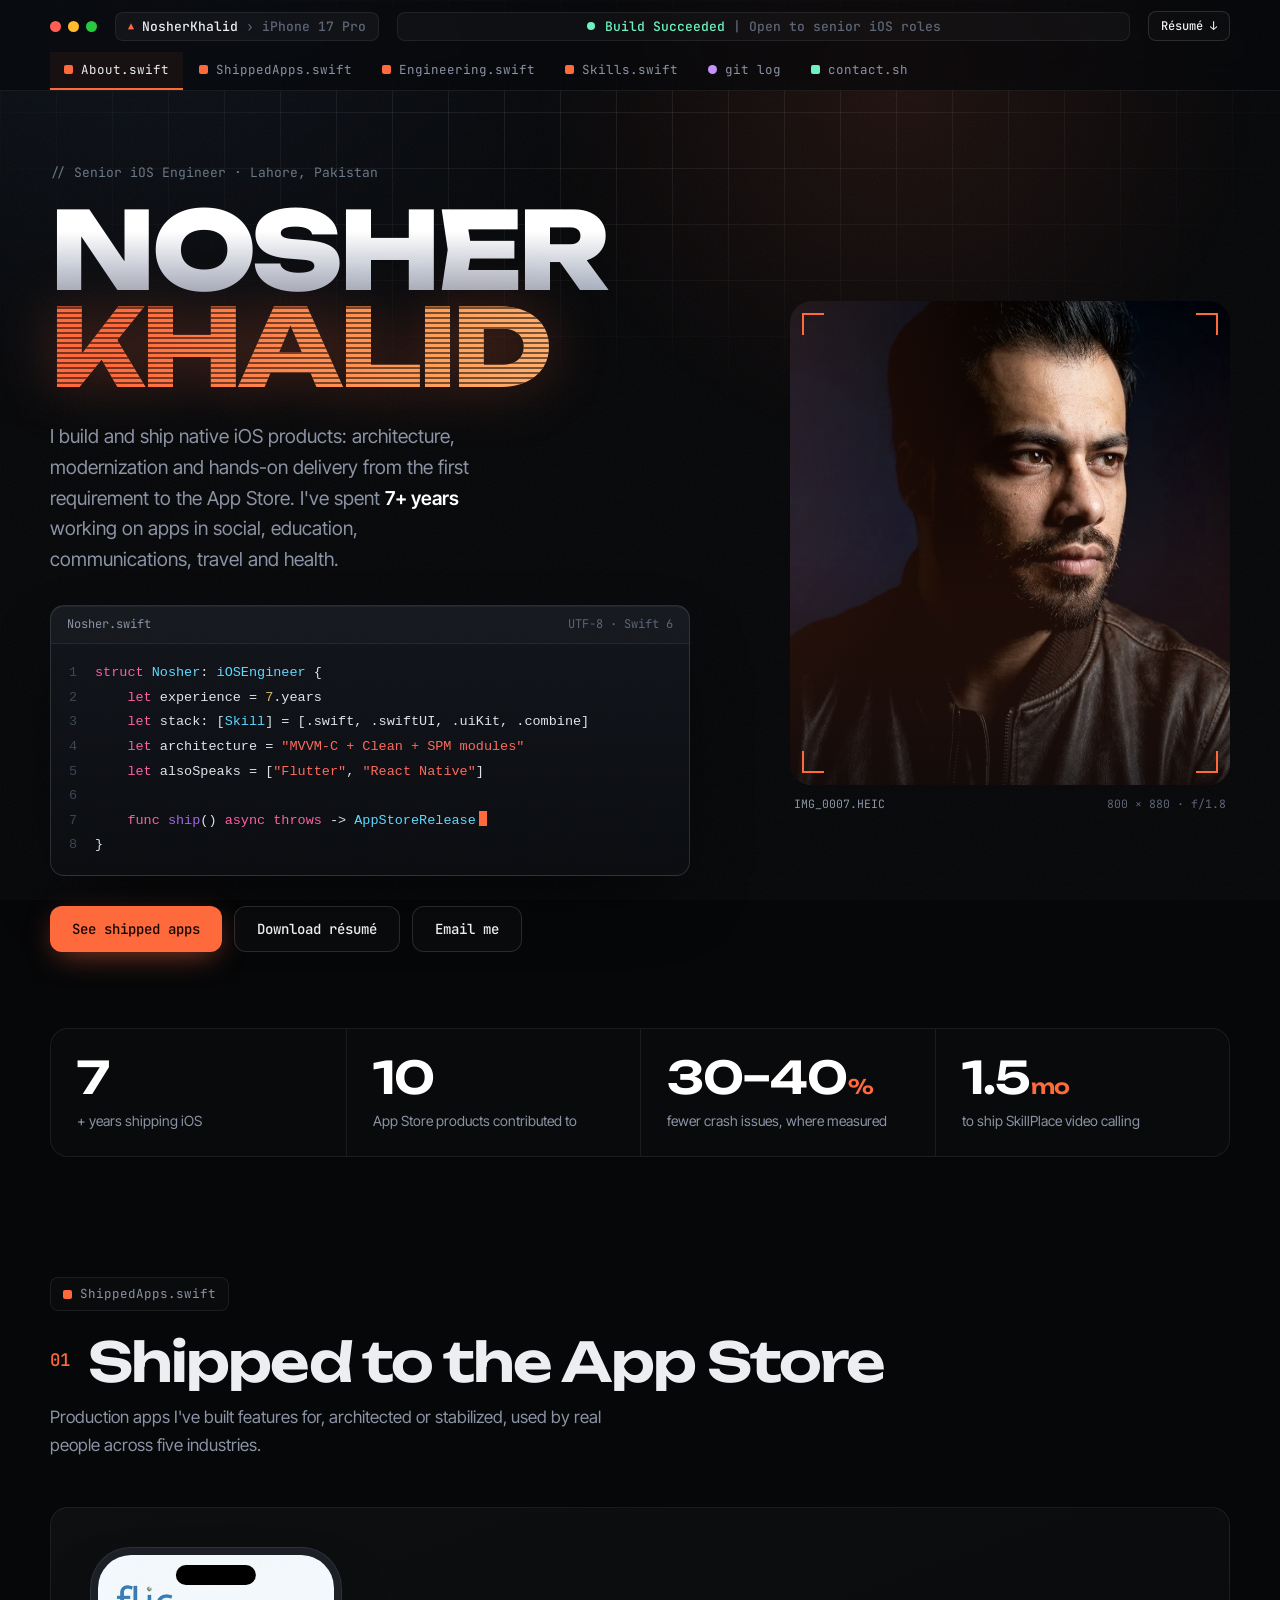
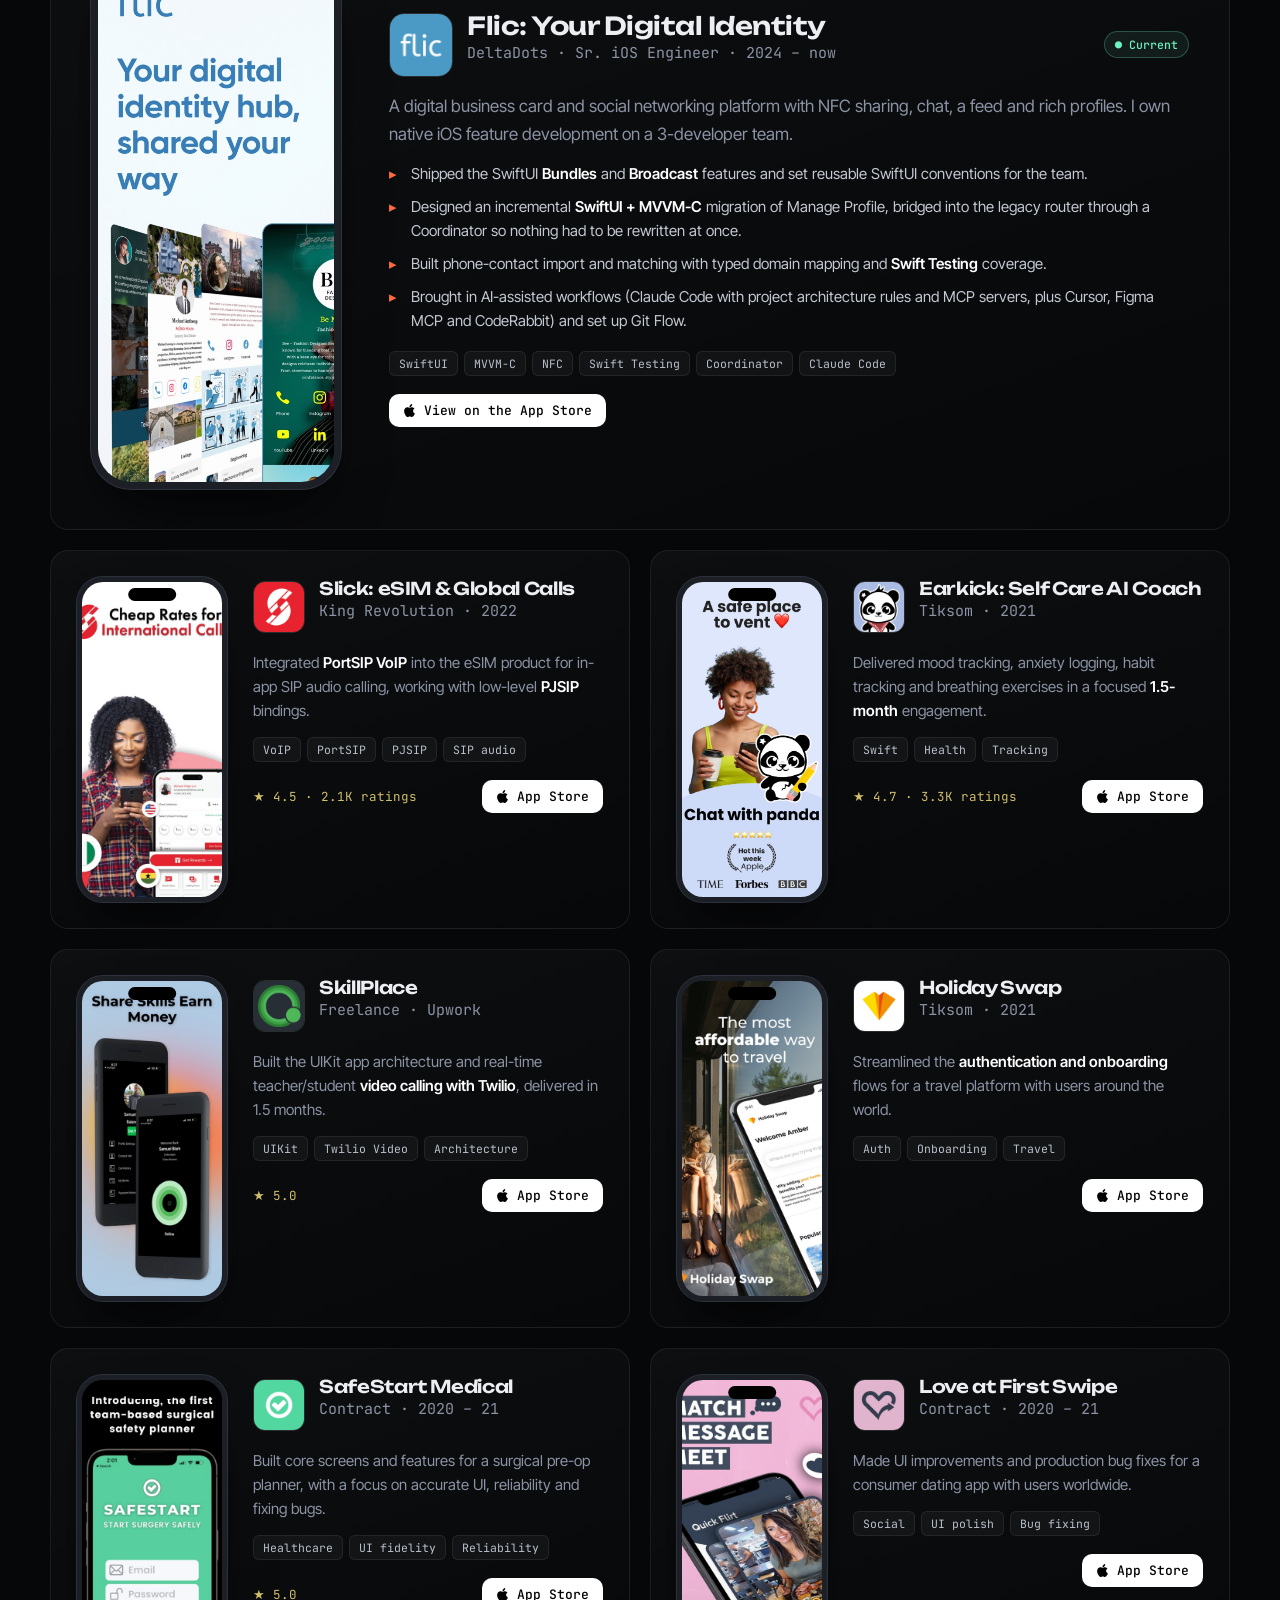
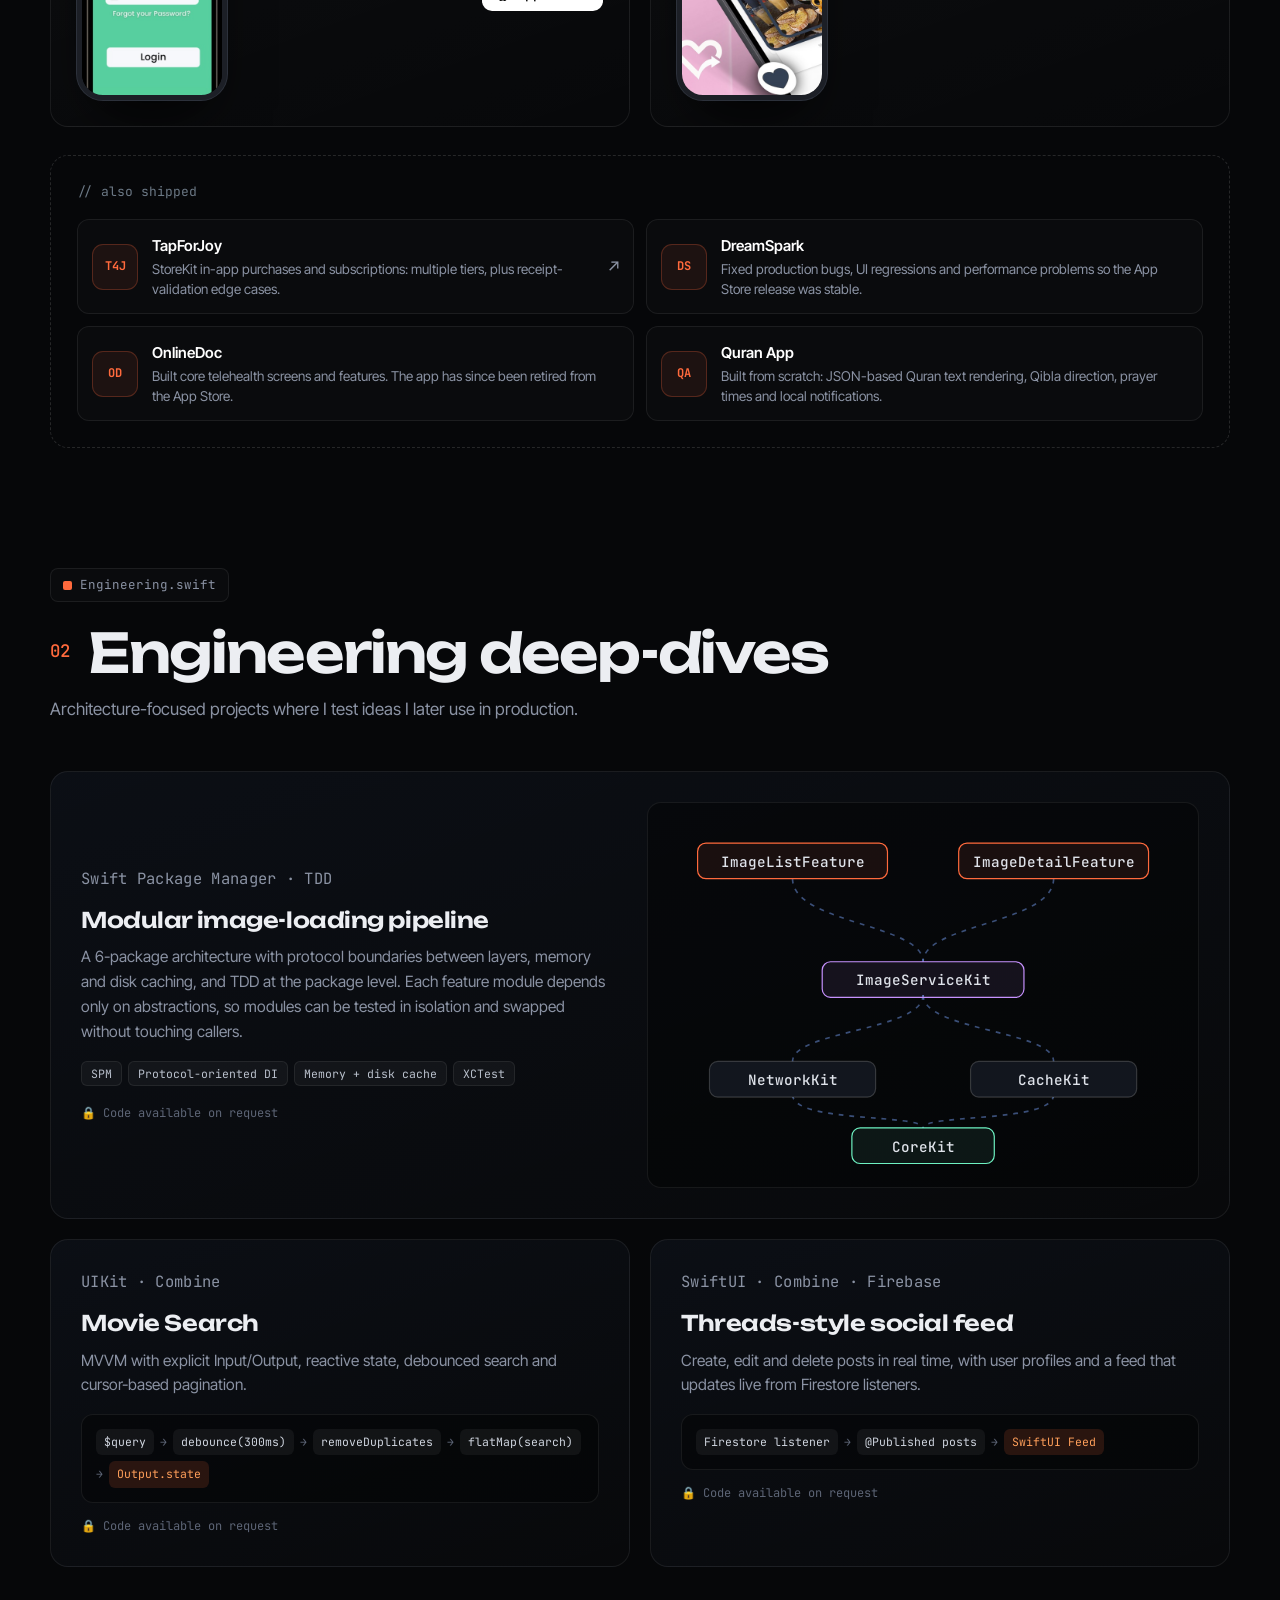
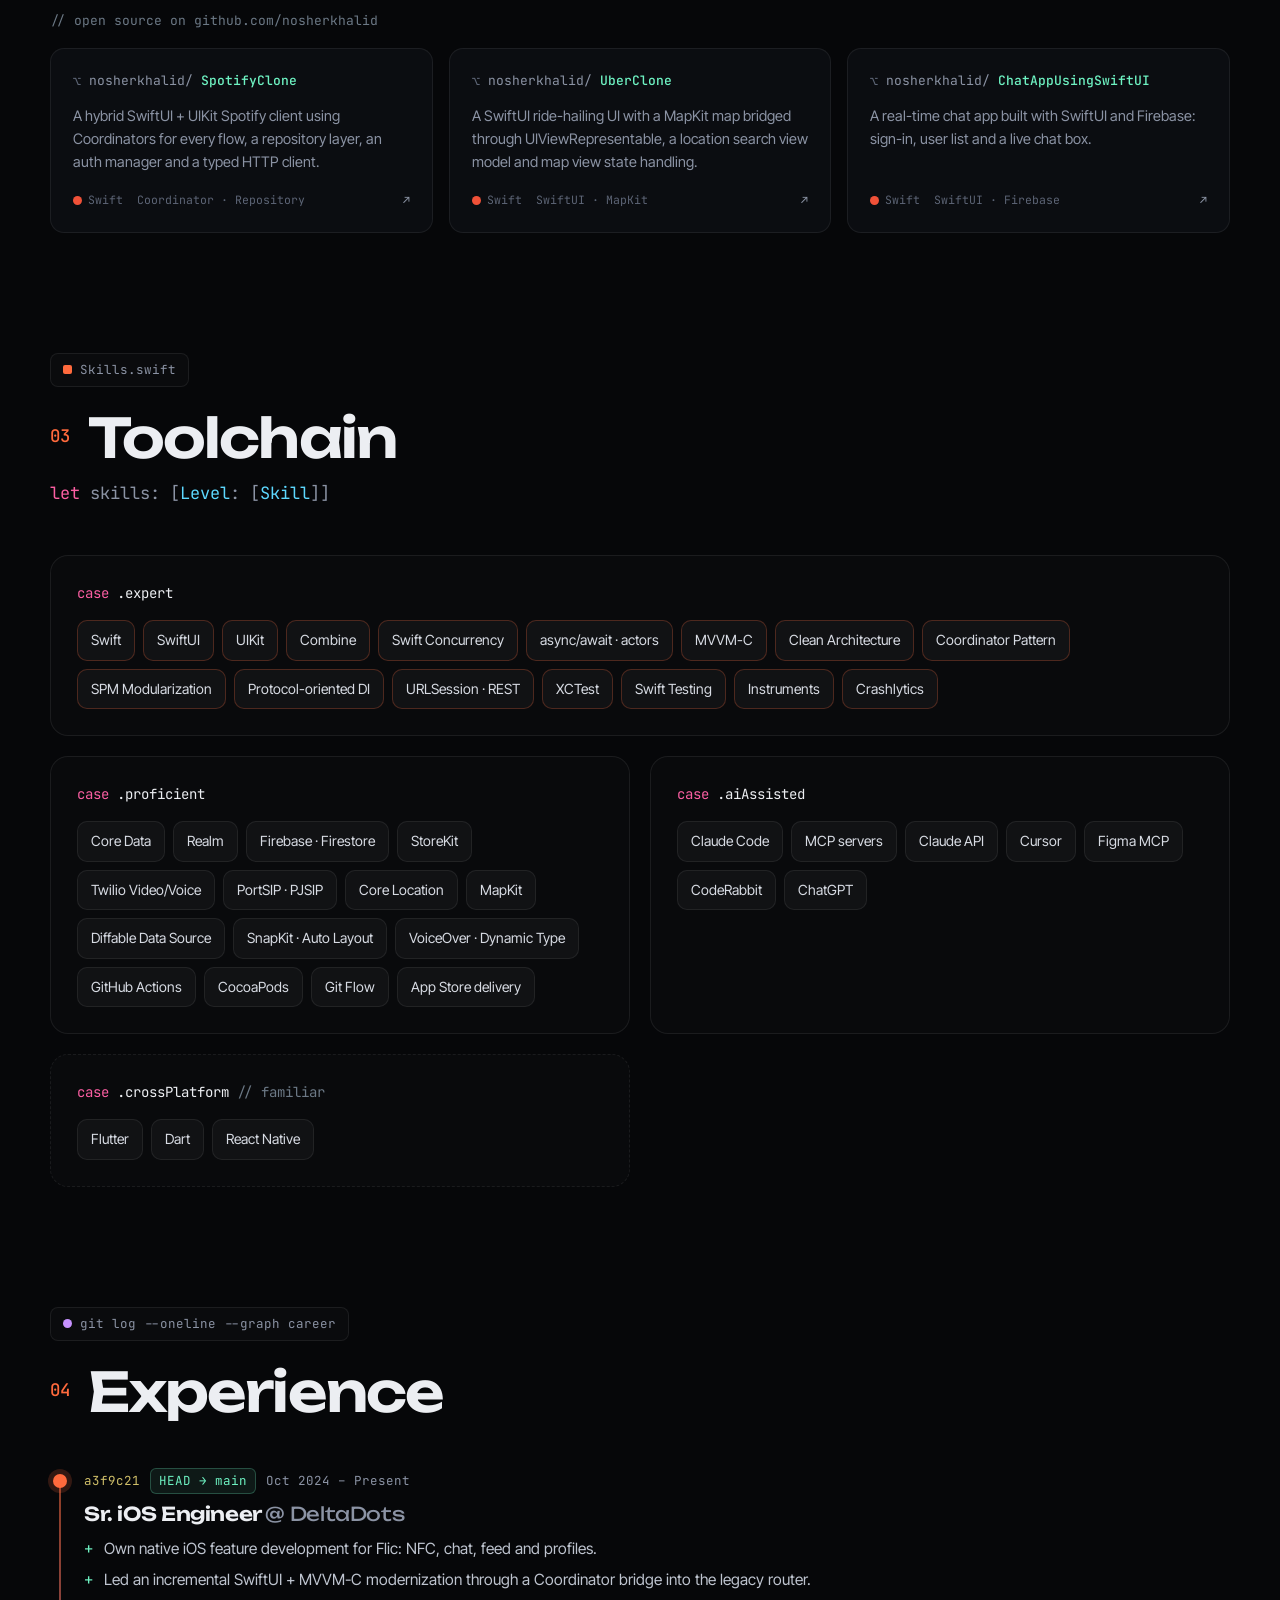
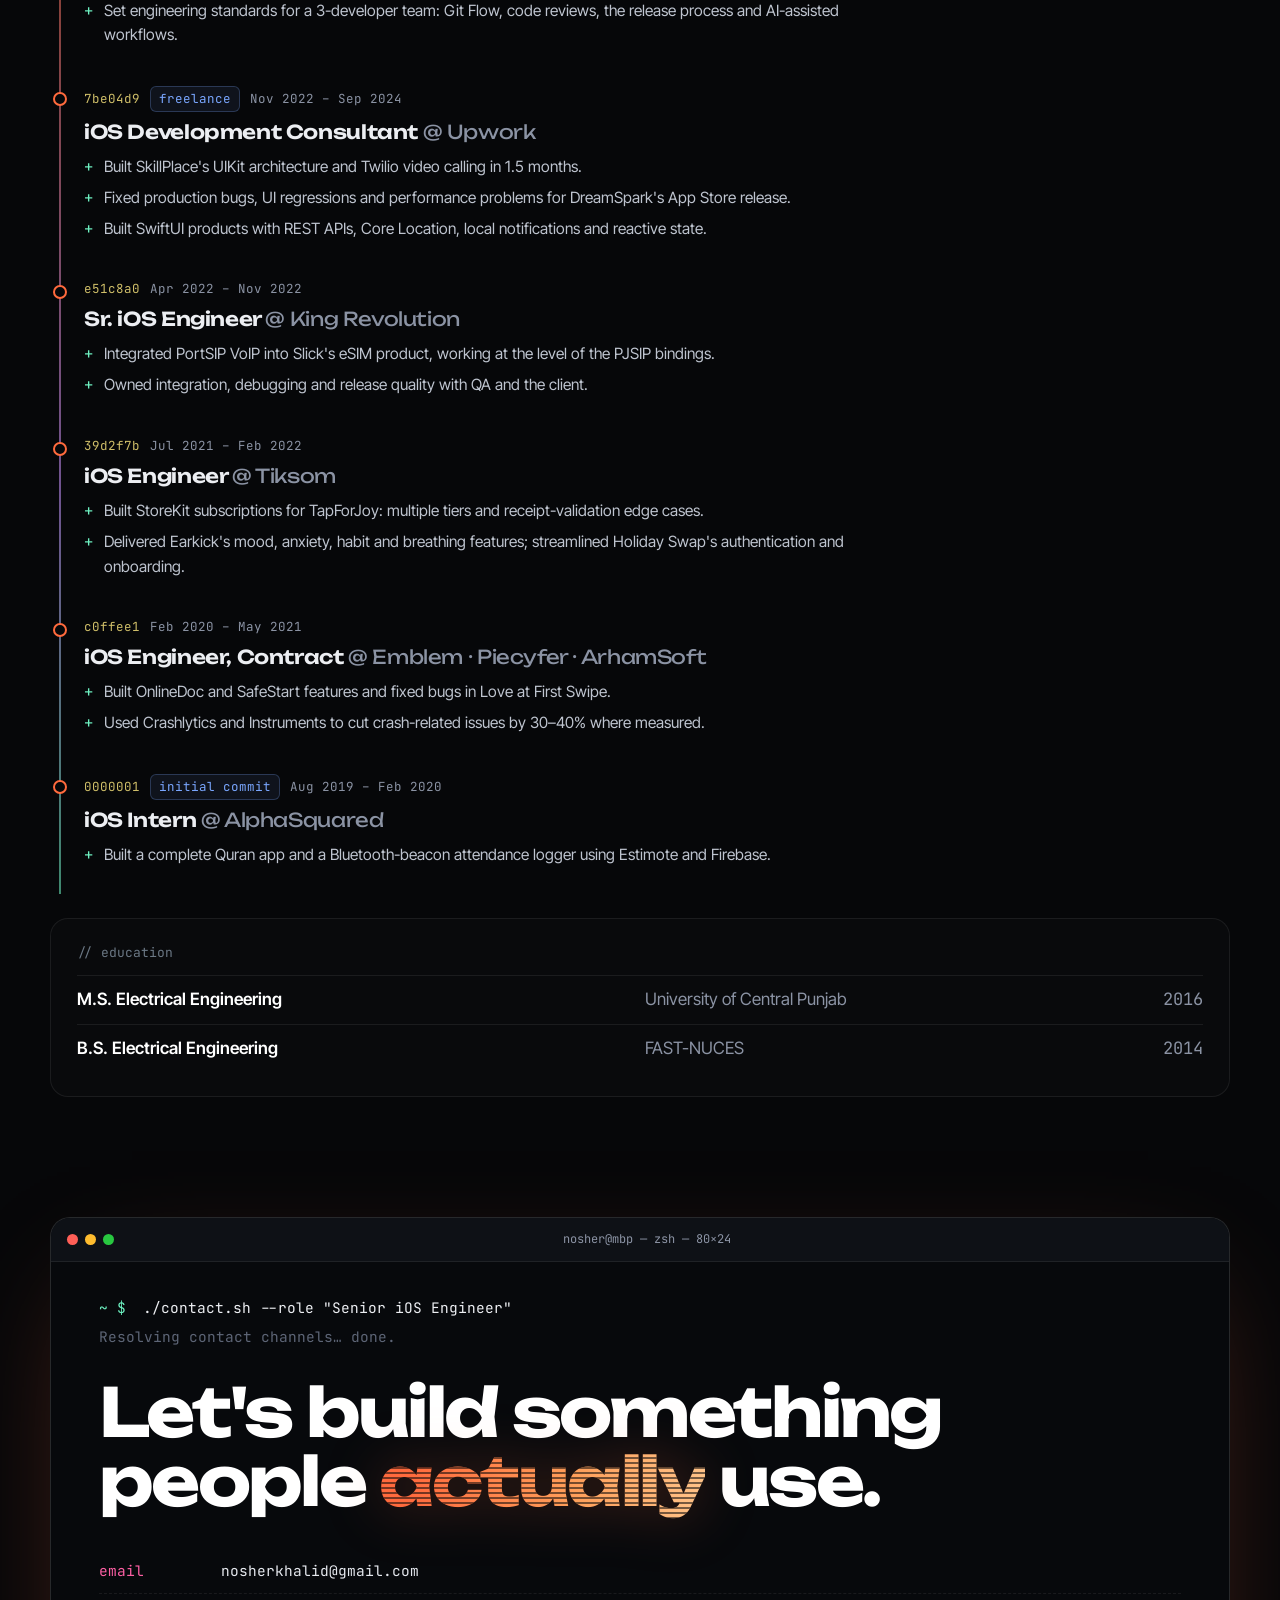
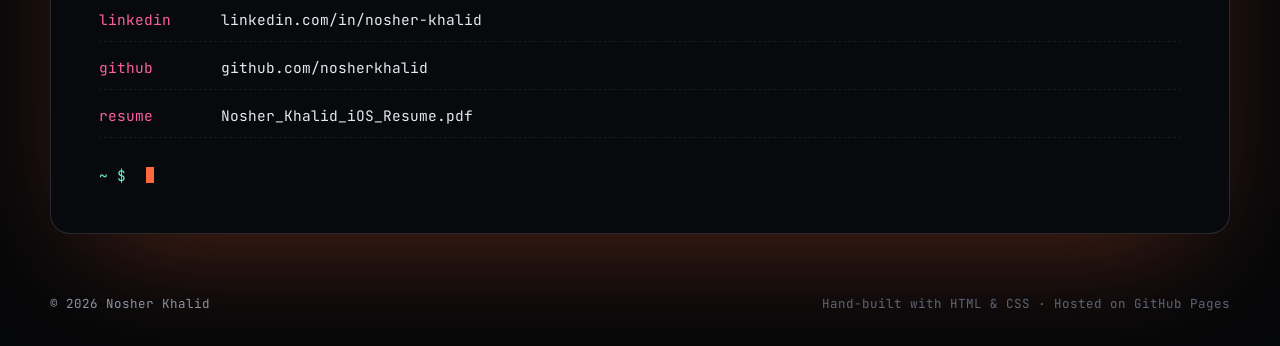
==== index.html @ 93ecdc5d "Initial portfolio site Co-Authored-By: Claude Opus 5.5 <noreply@anthropic.com>" ====
<!DOCTYPE html>
<html lang="en">
<head>
<meta charset="utf-8">
<meta name="viewport" content="width=device-width, initial-scale=1">
<title>Nosher Khalid — Senior iOS Engineer</title>
<meta name="description" content="Senior iOS Engineer with 7+ years shipping native iOS apps in Swift, SwiftUI and UIKit. Architecture, modernization and technical leadership.">
<meta name="theme-color" content="#060709">
<meta property="og:type" content="website">
<meta property="og:title" content="Nosher Khalid — Senior iOS Engineer">
<meta property="og:description" content="7+ years shipping native iOS apps across social, education, communications, travel and health.">
<meta property="og:url" content="https://nosherkhalid.github.io/">
<meta property="og:image" content="https://nosherkhalid.github.io/assets/img/nosher.jpg">
<meta name="twitter:card" content="summary_large_image">
<link rel="icon" href="assets/img/favicon.svg" type="image/svg+xml">
<link rel="preconnect" href="https://fonts.googleapis.com">
<link rel="preconnect" href="https://fonts.gstatic.com" crossorigin>
<link href="https://fonts.googleapis.com/css2?family=Unbounded:wght@400;600;800&family=Inter+Tight:wght@400;500;600&family=JetBrains+Mono:wght@400;500;700&display=swap" rel="stylesheet">
<link rel="stylesheet" href="assets/css/style.css">
</head>
<body>
<div class="bg-grid" aria-hidden="true"></div>
<div class="bg-spot" aria-hidden="true"></div>
<div class="bg-noise" aria-hidden="true"></div>

<!-- ============ Toolbar (Xcode-style) ============ -->
<header class="toolbar">
  <div class="toolbar-row">
    <div class="lights" aria-hidden="true"><i></i><i></i><i></i></div>
    <a class="scheme" href="#top">
      <span class="scheme-icon" aria-hidden="true">▲</span>
      <span>NosherKhalid</span><span class="chev">›</span><span class="dim">iPhone 17 Pro</span>
    </a>
    <div class="build-status" aria-label="Status: open to new roles">
      <span class="pulse"></span><span><b>Build Succeeded</b> <span class="dim">| Open to senior iOS roles</span></span>
    </div>
    <a class="btn btn-ghost btn-sm hide-sm" href="assets/Nosher_Khalid_iOS_Resume.pdf" target="_blank" rel="noopener">Résumé ↓</a>
  </div>
  <nav class="tabs" aria-label="Sections">
    <a href="#about" class="tab"><span class="swift-dot"></span>About.swift</a>
    <a href="#products" class="tab"><span class="swift-dot"></span>ShippedApps.swift</a>
    <a href="#engineering" class="tab"><span class="swift-dot"></span>Engineering.swift</a>
    <a href="#skills" class="tab"><span class="swift-dot"></span>Skills.swift</a>
    <a href="#experience" class="tab"><span class="git-dot"></span>git log</a>
    <a href="#contact" class="tab"><span class="term-dot"></span>contact.sh</a>
  </nav>
</header>

<main id="top">

<!-- ============ Hero ============ -->
<section class="hero wrap" id="about">
  <div class="hero-copy">
    <p class="mono eyebrow"><span class="c-com">// Senior iOS Engineer · Lahore, Pakistan</span></p>
    <h1 class="name">
      <span class="name-first">Nosher</span>
      <span class="name-last">Khalid</span>
    </h1>
    <p class="lede">
      I build and ship native iOS products: architecture, modernization and hands-on delivery from the first requirement to the App Store.
      I've spent <b>7+ years</b> working on apps in social, education, communications, travel and health.
    </p>

    <div class="editor" role="img" aria-label="Swift code snippet describing Nosher's profile">
      <div class="editor-bar mono"><span>Nosher.swift</span><span class="dim">UTF-8 · Swift 6</span></div>
<pre class="code mono"><code><span class="ln">1</span><span class="c-kw">struct</span> <span class="c-type">Nosher</span>: <span class="c-type">iOSEngineer</span> {
<span class="ln">2</span>    <span class="c-kw">let</span> experience = <span class="c-num">7</span>.years
<span class="ln">3</span>    <span class="c-kw">let</span> stack: [<span class="c-type">Skill</span>] = [.swift, .swiftUI, .uiKit, .combine]
<span class="ln">4</span>    <span class="c-kw">let</span> architecture = <span class="c-str">"MVVM-C + Clean + SPM modules"</span>
<span class="ln">5</span>    <span class="c-kw">let</span> alsoSpeaks = [<span class="c-str">"Flutter"</span>, <span class="c-str">"React Native"</span>]
<span class="ln">6</span>
<span class="ln">7</span>    <span class="c-kw">func</span> <span class="c-fn">ship</span>() <span class="c-kw">async throws</span> -> <span class="c-type">AppStoreRelease</span><span class="caret"></span>
<span class="ln">8</span>}</code></pre>
    </div>

    <div class="cta-row">
      <a class="btn btn-primary" href="#products">See shipped apps</a>
      <a class="btn btn-ghost" href="assets/Nosher_Khalid_iOS_Resume.pdf" target="_blank" rel="noopener">Download résumé</a>
      <a class="btn btn-ghost" href="mailto:nosherkhalid@gmail.com">Email me</a>
    </div>
  </div>

  <figure class="portrait">
    <div class="portrait-frame">
      <img src="assets/img/nosher.jpg" alt="Portrait of Nosher Khalid" width="800" height="880">
      <span class="corner tl"></span><span class="corner tr"></span><span class="corner bl"></span><span class="corner br"></span>
      <div class="scan" aria-hidden="true"></div>
    </div>
    <figcaption class="mono">
      <span>IMG_0007.HEIC</span><span class="dim">800 × 880 · f/1.8</span>
    </figcaption>
  </figure>
</section>

<section class="stats wrap" aria-label="Highlights">
  <div class="stat"><b data-count="7">7</b><span>+ years shipping iOS</span></div>
  <div class="stat"><b data-count="10">10</b><span>App Store products contributed to</span></div>
  <div class="stat"><b>30–40<small>%</small></b><span>fewer crash issues, where measured</span></div>
  <div class="stat"><b>1.5<small>mo</small></b><span>to ship SkillPlace video calling</span></div>
</section>

<!-- ============ Shipped products ============ -->
<section class="section wrap" id="products">
  <header class="sec-head">
    <p class="mono sec-file"><span class="swift-dot"></span>ShippedApps.swift</p>
    <h2><span class="num mono">01</span>Shipped to the App Store</h2>
    <p class="sec-sub">Production apps I've built features for, architected or stabilized, used by real people across five industries.</p>
  </header>

  <div class="products">

    <!-- Flic (featured) -->
    <article class="product featured reveal">
      <div class="phone" data-carousel>
        <div class="island"></div>
        <img src="assets/apps/flic-0.jpg" alt="Flic app screenshot" loading="lazy" class="active">
        <img src="assets/apps/flic-1.jpg" alt="" loading="lazy">
        <img src="assets/apps/flic-2.jpg" alt="" loading="lazy">
      </div>
      <div class="product-body">
        <div class="product-top">
          <img class="app-icon" src="assets/apps/flic-icon.jpg" alt="" width="64" height="64">
          <div>
            <h3>Flic: Your Digital Identity</h3>
            <p class="meta mono">DeltaDots · Sr. iOS Engineer · 2024 – now</p>
          </div>
          <span class="badge live">● Current</span>
        </div>
        <p>A digital business card and social networking platform with NFC sharing, chat, a feed and rich profiles. I own native iOS feature development on a 3-developer team.</p>
        <ul class="bullets">
          <li>Shipped the SwiftUI <b>Bundles</b> and <b>Broadcast</b> features and set reusable SwiftUI conventions for the team.</li>
          <li>Designed an incremental <b>SwiftUI + MVVM-C</b> migration of Manage Profile, bridged into the legacy router through a Coordinator so nothing had to be rewritten at once.</li>
          <li>Built phone-contact import and matching with typed domain mapping and <b>Swift Testing</b> coverage.</li>
          <li>Brought in AI-assisted workflows (Claude Code with project architecture rules and MCP servers, plus Cursor, Figma MCP and CodeRabbit) and set up Git Flow.</li>
        </ul>
        <div class="tags"><span>SwiftUI</span><span>MVVM-C</span><span>NFC</span><span>Swift Testing</span><span>Coordinator</span><span>Claude Code</span></div>
        <a class="store" href="https://apps.apple.com/us/app/flic-your-digital-identity/id1658161142" target="_blank" rel="noopener"><span class="apple"></span>View on the App Store</a>
      </div>
    </article>

    <!-- Slick -->
    <article class="product reveal">
      <div class="phone" data-carousel>
        <div class="island"></div>
        <img src="assets/apps/slick-0.jpg" alt="Slick app screenshot" loading="lazy" class="active">
        <img src="assets/apps/slick-1.jpg" alt="" loading="lazy">
        <img src="assets/apps/slick-2.jpg" alt="" loading="lazy">
      </div>
      <div class="product-body">
        <div class="product-top">
          <img class="app-icon" src="assets/apps/slick-icon.jpg" alt="" width="64" height="64">
          <div>
            <h3>Slick: eSIM &amp; Global Calls</h3>
            <p class="meta mono">King Revolution · 2022</p>
          </div>
        </div>
        <p>Integrated <b>PortSIP VoIP</b> into the eSIM product for in-app SIP audio calling, working with low-level <b>PJSIP</b> bindings.</p>
        <div class="tags"><span>VoIP</span><span>PortSIP</span><span>PJSIP</span><span>SIP audio</span></div>
        <div class="product-foot">
          <span class="rating mono">★ 4.5 · 2.1K ratings</span>
          <a class="store" href="https://apps.apple.com/us/app/slick-esim-global-calls/id1587682484" target="_blank" rel="noopener"><span class="apple"></span>App Store</a>
        </div>
      </div>
    </article>

    <!-- Earkick -->
    <article class="product reveal">
      <div class="phone" data-carousel>
        <div class="island"></div>
        <img src="assets/apps/earkick-0.jpg" alt="Earkick app screenshot" loading="lazy" class="active">
        <img src="assets/apps/earkick-1.jpg" alt="" loading="lazy">
        <img src="assets/apps/earkick-2.jpg" alt="" loading="lazy">
      </div>
      <div class="product-body">
        <div class="product-top">
          <img class="app-icon" src="assets/apps/earkick-icon.jpg" alt="" width="64" height="64">
          <div>
            <h3>Earkick: Self Care AI Coach</h3>
            <p class="meta mono">Tiksom · 2021</p>
          </div>
        </div>
        <p>Delivered mood tracking, anxiety logging, habit tracking and breathing exercises in a focused <b>1.5-month</b> engagement.</p>
        <div class="tags"><span>Swift</span><span>Health</span><span>Tracking</span></div>
        <div class="product-foot">
          <span class="rating mono">★ 4.7 · 3.3K ratings</span>
          <a class="store" href="https://apps.apple.com/us/app/earkick-self-care-ai-coach/id1584854531" target="_blank" rel="noopener"><span class="apple"></span>App Store</a>
        </div>
      </div>
    </article>

    <!-- SkillPlace -->
    <article class="product reveal">
      <div class="phone" data-carousel>
        <div class="island"></div>
        <img src="assets/apps/skillplace-0.jpg" alt="SkillPlace app screenshot" loading="lazy" class="active">
        <img src="assets/apps/skillplace-1.jpg" alt="" loading="lazy">
        <img src="assets/apps/skillplace-2.jpg" alt="" loading="lazy">
      </div>
      <div class="product-body">
        <div class="product-top">
          <img class="app-icon" src="assets/apps/skillplace-icon.jpg" alt="" width="64" height="64">
          <div>
            <h3>SkillPlace</h3>
            <p class="meta mono">Freelance · Upwork</p>
          </div>
        </div>
        <p>Built the UIKit app architecture and real-time teacher/student <b>video calling with Twilio</b>, delivered in 1.5 months.</p>
        <div class="tags"><span>UIKit</span><span>Twilio Video</span><span>Architecture</span></div>
        <div class="product-foot">
          <span class="rating mono">★ 5.0</span>
          <a class="store" href="https://apps.apple.com/us/app/skillplace/id1575007486" target="_blank" rel="noopener"><span class="apple"></span>App Store</a>
        </div>
      </div>
    </article>

    <!-- Holiday Swap -->
    <article class="product reveal">
      <div class="phone" data-carousel>
        <div class="island"></div>
        <img src="assets/apps/holidayswap-0.jpg" alt="Holiday Swap app screenshot" loading="lazy" class="active">
        <img src="assets/apps/holidayswap-1.jpg" alt="" loading="lazy">
        <img src="assets/apps/holidayswap-2.jpg" alt="" loading="lazy">
      </div>
      <div class="product-body">
        <div class="product-top">
          <img class="app-icon" src="assets/apps/holidayswap-icon.jpg" alt="" width="64" height="64">
          <div>
            <h3>Holiday Swap</h3>
            <p class="meta mono">Tiksom · 2021</p>
          </div>
        </div>
        <p>Streamlined the <b>authentication and onboarding</b> flows for a travel platform with users around the world.</p>
        <div class="tags"><span>Auth</span><span>Onboarding</span><span>Travel</span></div>
        <div class="product-foot">
          <span></span>
          <a class="store" href="https://apps.apple.com/us/app/holiday-swa-p/id1313713150" target="_blank" rel="noopener"><span class="apple"></span>App Store</a>
        </div>
      </div>
    </article>

    <!-- SafeStart -->
    <article class="product reveal">
      <div class="phone" data-carousel>
        <div class="island"></div>
        <img src="assets/apps/safestart-0.jpg" alt="SafeStart Medical app screenshot" loading="lazy" class="active">
        <img src="assets/apps/safestart-1.jpg" alt="" loading="lazy">
        <img src="assets/apps/safestart-2.jpg" alt="" loading="lazy">
      </div>
      <div class="product-body">
        <div class="product-top">
          <img class="app-icon" src="assets/apps/safestart-icon.jpg" alt="" width="64" height="64">
          <div>
            <h3>SafeStart Medical</h3>
            <p class="meta mono">Contract · 2020 – 21</p>
          </div>
        </div>
        <p>Built core screens and features for a surgical pre-op planner, with a focus on accurate UI, reliability and fixing bugs.</p>
        <div class="tags"><span>Healthcare</span><span>UI fidelity</span><span>Reliability</span></div>
        <div class="product-foot">
          <span class="rating mono">★ 5.0</span>
          <a class="store" href="https://apps.apple.com/us/app/safestart-medical/id1178744508" target="_blank" rel="noopener"><span class="apple"></span>App Store</a>
        </div>
      </div>
    </article>

    <!-- Love at First Swipe -->
    <article class="product reveal">
      <div class="phone" data-carousel>
        <div class="island"></div>
        <img src="assets/apps/lafs-0.jpg" alt="Love at First Swipe app screenshot" loading="lazy" class="active">
        <img src="assets/apps/lafs-1.jpg" alt="" loading="lazy">
        <img src="assets/apps/lafs-2.jpg" alt="" loading="lazy">
      </div>
      <div class="product-body">
        <div class="product-top">
          <img class="app-icon" src="assets/apps/lafs-icon.jpg" alt="" width="64" height="64">
          <div>
            <h3>Love at First Swipe</h3>
            <p class="meta mono">Contract · 2020 – 21</p>
          </div>
        </div>
        <p>Made UI improvements and production bug fixes for a consumer dating app with users worldwide.</p>
        <div class="tags"><span>Social</span><span>UI polish</span><span>Bug fixing</span></div>
        <div class="product-foot">
          <span></span>
          <a class="store" href="https://apps.apple.com/gb/app/love-at-first-swipe/id1475112780" target="_blank" rel="noopener"><span class="apple"></span>App Store</a>
        </div>
      </div>
    </article>
  </div>

  <!-- Compact list: apps without store screenshots -->
  <div class="also reveal">
    <p class="mono also-title"><span class="c-com">// also shipped</span></p>
    <div class="also-grid">
      <a class="also-item" href="https://tap4joyapp.com" target="_blank" rel="noopener">
        <span class="also-glyph mono">T4J</span>
        <span><b>TapForJoy</b><small>StoreKit in-app purchases and subscriptions: multiple tiers, plus receipt-validation edge cases.</small></span>
        <span class="arrow">↗</span>
      </a>
      <div class="also-item">
        <span class="also-glyph mono">DS</span>
        <span><b>DreamSpark</b><small>Fixed production bugs, UI regressions and performance problems so the App Store release was stable.</small></span>
      </div>
      <div class="also-item">
        <span class="also-glyph mono">OD</span>
        <span><b>OnlineDoc</b><small>Built core telehealth screens and features. The app has since been retired from the App Store.</small></span>
      </div>
      <div class="also-item">
        <span class="also-glyph mono">QA</span>
        <span><b>Quran App</b><small>Built from scratch: JSON-based Quran text rendering, Qibla direction, prayer times and local notifications.</small></span>
      </div>
    </div>
  </div>
</section>

<!-- ============ Engineering ============ -->
<section class="section wrap" id="engineering">
  <header class="sec-head">
    <p class="mono sec-file"><span class="swift-dot"></span>Engineering.swift</p>
    <h2><span class="num mono">02</span>Engineering deep-dives</h2>
    <p class="sec-sub">Architecture-focused projects where I test ideas I later use in production.</p>
  </header>

  <div class="eng-grid">
    <!-- Modular pipeline -->
    <article class="eng eng-wide reveal">
      <div class="eng-copy">
        <p class="mono kicker">Swift Package Manager · TDD</p>
        <h3>Modular image-loading pipeline</h3>
        <p>A 6-package architecture with protocol boundaries between layers, memory and disk caching, and TDD at the package level. Each feature module depends only on abstractions, so modules can be tested in isolation and swapped without touching callers.</p>
        <div class="tags"><span>SPM</span><span>Protocol-oriented DI</span><span>Memory + disk cache</span><span>XCTest</span></div>
        <p class="mono private">🔒 Code available on request</p>
      </div>
      <div class="graph" aria-label="Package dependency graph">
        <svg viewBox="0 0 440 300" role="img" aria-labelledby="gtitle">
          <title id="gtitle">ImageListFeature and ImageDetailFeature depend on ImageServiceKit, which depends on NetworkKit and CacheKit, which both depend on CoreKit.</title>
          <g class="edges">
            <path d="M110 52 C110 90 220 90 220 122"/>
            <path d="M330 52 C330 90 220 90 220 122"/>
            <path d="M220 150 C220 180 110 180 110 206"/>
            <path d="M220 150 C220 180 330 180 330 206"/>
            <path d="M110 234 C110 258 220 250 220 262"/>
            <path d="M330 234 C330 258 220 250 220 262"/>
          </g>
          <g class="nodes">
            <g class="node feat"><rect x="30" y="22" width="160" height="30" rx="7"/><text x="110" y="42">ImageListFeature</text></g>
            <g class="node feat"><rect x="250" y="22" width="160" height="30" rx="7"/><text x="330" y="42">ImageDetailFeature</text></g>
            <g class="node svc"><rect x="135" y="122" width="170" height="30" rx="7"/><text x="220" y="142">ImageServiceKit</text></g>
            <g class="node"><rect x="40" y="206" width="140" height="30" rx="7"/><text x="110" y="226">NetworkKit</text></g>
            <g class="node"><rect x="260" y="206" width="140" height="30" rx="7"/><text x="330" y="226">CacheKit</text></g>
            <g class="node core"><rect x="160" y="262" width="120" height="30" rx="7"/><text x="220" y="282">CoreKit</text></g>
          </g>
        </svg>
      </div>
    </article>

    <!-- Movie search -->
    <article class="eng reveal">
      <p class="mono kicker">UIKit · Combine</p>
      <h3>Movie Search</h3>
      <p>MVVM with explicit Input/Output, reactive state, debounced search and cursor-based pagination.</p>
      <div class="pipe mono" aria-label="Combine pipeline">
        <span>$query</span><i>→</i><span>debounce(300ms)</span><i>→</i><span>removeDuplicates</span><i>→</i><span>flatMap(search)</span><i>→</i><span class="hl">Output.state</span>
      </div>
      <p class="mono private">🔒 Code available on request</p>
    </article>

    <!-- Threads -->
    <article class="eng reveal">
      <p class="mono kicker">SwiftUI · Combine · Firebase</p>
      <h3>Threads-style social feed</h3>
      <p>Create, edit and delete posts in real time, with user profiles and a feed that updates live from Firestore listeners.</p>
      <div class="pipe mono" aria-label="Data flow">
        <span>Firestore listener</span><i>→</i><span>@Published posts</span><i>→</i><span class="hl">SwiftUI Feed</span>
      </div>
      <p class="mono private">🔒 Code available on request</p>
    </article>
  </div>

  <p class="mono repo-title"><span class="c-com">// open source on github.com/nosherkhalid</span></p>
  <div class="repos">
    <a class="repo reveal" href="https://github.com/nosherkhalid/SpotifyClone" target="_blank" rel="noopener">
      <div class="repo-head mono"><span class="repo-icon">⌥</span>nosherkhalid/<b>SpotifyClone</b></div>
      <p>A hybrid SwiftUI + UIKit Spotify client using Coordinators for every flow, a repository layer, an auth manager and a typed HTTP client.</p>
      <div class="repo-foot mono"><span><i class="lang-dot"></i>Swift</span><span>Coordinator · Repository</span><span class="arrow">↗</span></div>
    </a>
    <a class="repo reveal" href="https://github.com/nosherkhalid/UberClone" target="_blank" rel="noopener">
      <div class="repo-head mono"><span class="repo-icon">⌥</span>nosherkhalid/<b>UberClone</b></div>
      <p>A SwiftUI ride-hailing UI with a MapKit map bridged through UIViewRepresentable, a location search view model and map view state handling.</p>
      <div class="repo-foot mono"><span><i class="lang-dot"></i>Swift</span><span>SwiftUI · MapKit</span><span class="arrow">↗</span></div>
    </a>
    <a class="repo reveal" href="https://github.com/nosherkhalid/ChatAppUsingSwiftUI" target="_blank" rel="noopener">
      <div class="repo-head mono"><span class="repo-icon">⌥</span>nosherkhalid/<b>ChatAppUsingSwiftUI</b></div>
      <p>A real-time chat app built with SwiftUI and Firebase: sign-in, user list and a live chat box.</p>
      <div class="repo-foot mono"><span><i class="lang-dot"></i>Swift</span><span>SwiftUI · Firebase</span><span class="arrow">↗</span></div>
    </a>
  </div>
</section>

<!-- ============ Skills ============ -->
<section class="section wrap" id="skills">
  <header class="sec-head">
    <p class="mono sec-file"><span class="swift-dot"></span>Skills.swift</p>
    <h2><span class="num mono">03</span>Toolchain</h2>
    <p class="sec-sub mono"><span class="c-kw">let</span> skills: [<span class="c-type">Level</span>: [<span class="c-type">Skill</span>]]</p>
  </header>

  <div class="skills">
    <div class="tier reveal">
      <p class="tier-name mono"><span class="c-kw">case</span> .expert</p>
      <div class="chips">
        <span>Swift</span><span>SwiftUI</span><span>UIKit</span><span>Combine</span><span>Swift Concurrency</span><span>async/await · actors</span>
        <span>MVVM-C</span><span>Clean Architecture</span><span>Coordinator Pattern</span><span>SPM Modularization</span><span>Protocol-oriented DI</span>
        <span>URLSession · REST</span><span>XCTest</span><span>Swift Testing</span><span>Instruments</span><span>Crashlytics</span>
      </div>
    </div>
    <div class="tier reveal">
      <p class="tier-name mono"><span class="c-kw">case</span> .proficient</p>
      <div class="chips">
        <span>Core Data</span><span>Realm</span><span>Firebase · Firestore</span><span>StoreKit</span><span>Twilio Video/Voice</span><span>PortSIP · PJSIP</span>
        <span>Core Location</span><span>MapKit</span><span>Diffable Data Source</span><span>SnapKit · Auto Layout</span><span>VoiceOver · Dynamic Type</span>
        <span>GitHub Actions</span><span>CocoaPods</span><span>Git Flow</span><span>App Store delivery</span>
      </div>
    </div>
    <div class="tier tier-ai reveal">
      <p class="tier-name mono"><span class="c-kw">case</span> .aiAssisted</p>
      <div class="chips">
        <span>Claude Code</span><span>MCP servers</span><span>Claude API</span><span>Cursor</span><span>Figma MCP</span><span>CodeRabbit</span><span>ChatGPT</span>
      </div>
    </div>
    <div class="tier tier-xp reveal">
      <p class="tier-name mono"><span class="c-kw">case</span> .crossPlatform <span class="c-com">// familiar</span></p>
      <div class="chips">
        <span>Flutter</span><span>Dart</span><span>React Native</span>
      </div>
    </div>
  </div>
</section>

<!-- ============ Experience (git log) ============ -->
<section class="section wrap" id="experience">
  <header class="sec-head">
    <p class="mono sec-file"><span class="git-dot"></span>git log --oneline --graph career</p>
    <h2><span class="num mono">04</span>Experience</h2>
  </header>

  <ol class="gitlog">
    <li class="commit reveal">
      <div class="commit-head mono"><span class="hash">a3f9c21</span><span class="ref">HEAD → main</span><span class="date">Oct 2024 – Present</span></div>
      <h3>Sr. iOS Engineer <span class="at">@ DeltaDots</span></h3>
      <ul>
        <li>Own native iOS feature development for Flic: NFC, chat, feed and profiles.</li>
        <li>Led an incremental SwiftUI + MVVM-C modernization through a Coordinator bridge into the legacy router.</li>
        <li>Set engineering standards for a 3-developer team: Git Flow, code reviews, the release process and AI-assisted workflows.</li>
      </ul>
    </li>
    <li class="commit reveal">
      <div class="commit-head mono"><span class="hash">7be04d9</span><span class="ref alt">freelance</span><span class="date">Nov 2022 – Sep 2024</span></div>
      <h3>iOS Development Consultant <span class="at">@ Upwork</span></h3>
      <ul>
        <li>Built SkillPlace's UIKit architecture and Twilio video calling in 1.5 months.</li>
        <li>Fixed production bugs, UI regressions and performance problems for DreamSpark's App Store release.</li>
        <li>Built SwiftUI products with REST APIs, Core Location, local notifications and reactive state.</li>
      </ul>
    </li>
    <li class="commit reveal">
      <div class="commit-head mono"><span class="hash">e51c8a0</span><span class="date">Apr 2022 – Nov 2022</span></div>
      <h3>Sr. iOS Engineer <span class="at">@ King Revolution</span></h3>
      <ul>
        <li>Integrated PortSIP VoIP into Slick's eSIM product, working at the level of the PJSIP bindings.</li>
        <li>Owned integration, debugging and release quality with QA and the client.</li>
      </ul>
    </li>
    <li class="commit reveal">
      <div class="commit-head mono"><span class="hash">39d2f7b</span><span class="date">Jul 2021 – Feb 2022</span></div>
      <h3>iOS Engineer <span class="at">@ Tiksom</span></h3>
      <ul>
        <li>Built StoreKit subscriptions for TapForJoy: multiple tiers and receipt-validation edge cases.</li>
        <li>Delivered Earkick's mood, anxiety, habit and breathing features; streamlined Holiday Swap's authentication and onboarding.</li>
      </ul>
    </li>
    <li class="commit reveal">
      <div class="commit-head mono"><span class="hash">c0ffee1</span><span class="date">Feb 2020 – May 2021</span></div>
      <h3>iOS Engineer, Contract <span class="at">@ Emblem · Piecyfer · ArhamSoft</span></h3>
      <ul>
        <li>Built OnlineDoc and SafeStart features and fixed bugs in Love at First Swipe.</li>
        <li>Used Crashlytics and Instruments to cut crash-related issues by 30–40% where measured.</li>
      </ul>
    </li>
    <li class="commit reveal">
      <div class="commit-head mono"><span class="hash">0000001</span><span class="ref alt">initial commit</span><span class="date">Aug 2019 – Feb 2020</span></div>
      <h3>iOS Intern <span class="at">@ AlphaSquared</span></h3>
      <ul>
        <li>Built a complete Quran app and a Bluetooth-beacon attendance logger using Estimote and Firebase.</li>
      </ul>
    </li>
  </ol>

  <div class="edu reveal">
    <p class="mono"><span class="c-com">// education</span></p>
    <div class="edu-row"><b>M.S. Electrical Engineering</b><span>University of Central Punjab</span><span class="mono dim">2016</span></div>
    <div class="edu-row"><b>B.S. Electrical Engineering</b><span>FAST-NUCES</span><span class="mono dim">2014</span></div>
  </div>
</section>

<!-- ============ Contact ============ -->
<section class="section wrap" id="contact">
  <div class="terminal reveal">
    <div class="term-bar mono"><div class="lights" aria-hidden="true"><i></i><i></i><i></i></div><span>nosher@mbp — zsh — 80×24</span></div>
    <div class="term-body mono">
      <p><span class="prompt">~ $</span> ./contact.sh --role "Senior iOS Engineer"</p>
      <p class="dim">Resolving contact channels… done.</p>
      <h2 class="term-title">Let's build something<br>people <em>actually</em> use.</h2>
      <ul class="term-links">
        <li><span class="k">email</span><a href="mailto:nosherkhalid@gmail.com">nosherkhalid@gmail.com</a></li>
        <li><span class="k">linkedin</span><a href="https://www.linkedin.com/in/nosher-khalid" target="_blank" rel="noopener">linkedin.com/in/nosher-khalid</a></li>
        <li><span class="k">github</span><a href="https://github.com/nosherkhalid" target="_blank" rel="noopener">github.com/nosherkhalid</a></li>
        <li><span class="k">resume</span><a href="assets/Nosher_Khalid_iOS_Resume.pdf" target="_blank" rel="noopener">Nosher_Khalid_iOS_Resume.pdf</a></li>
      </ul>
      <p><span class="prompt">~ $</span> <span class="caret"></span></p>
    </div>
  </div>
</section>
</main>

<footer class="footer wrap mono">
  <span>© <span id="year">2026</span> Nosher Khalid</span>
  <span class="dim">Hand-built with HTML &amp; CSS · Hosted on GitHub Pages</span>
</footer>

<script src="assets/js/main.js" defer></script>
</body>
</html>
---- assets/css/style.css ----
/* ==========================================================
   Nosher Khalid — Portfolio
   Theme: "Xcode at midnight" — dark editor UI, Swift orange accent
   ========================================================== */

:root {
  --bg: #060709;
  --bg-1: #0b0d11;
  --bg-2: #11141a;
  --line: rgba(255, 255, 255, 0.07);
  --line-2: rgba(255, 255, 255, 0.13);
  --text: #eceef2;
  --muted: #8b93a4;
  --dim: #5d6576;

  --accent: #ff6a3d;       /* Swift orange */
  --accent-2: #ff9f5a;
  --mint: #6ef2c2;         /* terminal green */
  --blue: #7aa7ff;
  --violet: #c792ff;

  /* Xcode "Midnight"-inspired syntax colors */
  --c-kw: #fc5fa3;
  --c-type: #5dd8ff;
  --c-str: #fc6a5d;
  --c-num: #d0bf69;
  --c-fn: #a167e6;
  --c-com: #6c7986;

  --radius: 18px;
  --wrap: 1180px;
  --font-display: "Unbounded", system-ui, sans-serif;
  --font-body: "Inter Tight", system-ui, -apple-system, sans-serif;
  --font-mono: "JetBrains Mono", ui-monospace, SFMono-Regular, Menlo, monospace;
}

*, *::before, *::after { box-sizing: border-box; }
html { scroll-behavior: smooth; scroll-padding-top: 110px; -webkit-text-size-adjust: 100%; }
body {
  margin: 0;
  background: var(--bg);
  color: var(--text);
  font: 400 17px/1.6 var(--font-body);
  -webkit-font-smoothing: antialiased;
  overflow-x: hidden;
}
img { max-width: 100%; display: block; }
a { color: inherit; text-decoration: none; }
b { font-weight: 600; color: #fff; }
::selection { background: var(--accent); color: #000; }

.wrap { width: min(var(--wrap), 100% - 32px); margin-inline: auto; }
.mono { font-family: var(--font-mono); }
.dim { color: var(--dim); }

/* syntax */
.c-kw { color: var(--c-kw); }
.c-type { color: var(--c-type); }
.c-str { color: var(--c-str); }
.c-num { color: var(--c-num); }
.c-fn { color: var(--c-fn); }
.c-com { color: var(--c-com); }

/* ---------- Background layers ---------- */
.bg-grid, .bg-spot, .bg-noise { position: fixed; inset: 0; pointer-events: none; z-index: -1; }
.bg-grid {
  background-image:
    linear-gradient(var(--line) 1px, transparent 1px),
    linear-gradient(90deg, var(--line) 1px, transparent 1px);
  background-size: 56px 56px;
  mask-image: radial-gradient(ellipse 80% 60% at 50% 0%, #000 30%, transparent 75%);
  -webkit-mask-image: radial-gradient(ellipse 80% 60% at 50% 0%, #000 30%, transparent 75%);
}
.bg-spot {
  background:
    radial-gradient(600px circle at var(--mx, 70%) var(--my, 10%), rgba(255, 106, 61, 0.10), transparent 60%),
    radial-gradient(900px circle at 10% -10%, rgba(122, 167, 255, 0.08), transparent 60%);
}
.bg-noise {
  opacity: 0.05;
  background-image: url("data:image/svg+xml;utf8,<svg xmlns='http://www.w3.org/2000/svg' width='160' height='160'><filter id='n'><feTurbulence type='fractalNoise' baseFrequency='.9' numOctaves='2' stitchTiles='stitch'/></filter><rect width='100%' height='100%' filter='url(%23n)'/></svg>");
}

/* ---------- Toolbar ---------- */
.toolbar {
  position: sticky; top: 0; z-index: 50;
  background: rgba(8, 9, 12, 0.72);
  backdrop-filter: blur(18px) saturate(1.4);
  -webkit-backdrop-filter: blur(18px) saturate(1.4);
  border-bottom: 1px solid var(--line);
}
.toolbar-row {
  display: flex; align-items: center; gap: 18px;
  width: min(var(--wrap), 100% - 32px); margin-inline: auto;
  height: 52px;
  font: 500 13px var(--font-mono);
}
.lights { display: flex; gap: 7px; }
.lights i { width: 11px; height: 11px; border-radius: 50%; background: #ff5f57; }
.lights i:nth-child(2) { background: #febc2e; }
.lights i:nth-child(3) { background: #28c840; }
.scheme {
  display: flex; align-items: center; gap: 8px;
  padding: 5px 12px; border-radius: 8px;
  background: rgba(255,255,255,.04); border: 1px solid var(--line);
  white-space: nowrap;
}
.scheme:hover { border-color: var(--line-2); }
.scheme-icon { color: var(--accent); font-size: 10px; }
.chev { color: var(--dim); }
.build-status {
  flex: 1; min-width: 0;
  display: flex; align-items: center; justify-content: center; gap: 10px;
  padding: 5px 14px; border-radius: 8px;
  background: rgba(255,255,255,.03); border: 1px solid var(--line);
  white-space: nowrap; overflow: hidden; text-overflow: ellipsis;
}
.build-status b { color: var(--mint); font-weight: 500; }
.pulse { width: 8px; height: 8px; border-radius: 50%; background: var(--mint); box-shadow: 0 0 0 0 rgba(110,242,194,.6); animation: pulse 2s infinite; flex: none; }
@keyframes pulse { 70% { box-shadow: 0 0 0 8px rgba(110,242,194,0); } 100% { box-shadow: 0 0 0 0 rgba(110,242,194,0); } }

.tabs {
  display: flex; gap: 2px;
  width: min(var(--wrap), 100% - 32px); margin-inline: auto;
  overflow-x: auto; scrollbar-width: none;
}
.tabs::-webkit-scrollbar { display: none; }
.tab {
  display: flex; align-items: center; gap: 8px;
  padding: 9px 14px 10px;
  font: 400 12.5px var(--font-mono); color: var(--muted);
  border-bottom: 2px solid transparent;
  white-space: nowrap; transition: color .2s, border-color .2s, background .2s;
}
.tab:hover { color: var(--text); background: rgba(255,255,255,.03); }
.tab.active { color: var(--text); border-bottom-color: var(--accent); background: rgba(255,106,61,.06); }
.swift-dot, .git-dot, .term-dot { width: 9px; height: 9px; border-radius: 2px; background: var(--accent); flex: none; }
.git-dot { background: var(--violet); border-radius: 50%; }
.term-dot { background: var(--mint); }

/* ---------- Buttons ---------- */
.btn {
  display: inline-flex; align-items: center; gap: 8px;
  padding: 13px 22px; border-radius: 12px;
  font: 500 14px var(--font-mono);
  transition: transform .2s, background .2s, border-color .2s, box-shadow .2s;
}
.btn:hover { transform: translateY(-2px); }
.btn-primary { background: var(--accent); color: #140700; box-shadow: 0 8px 30px -8px rgba(255,106,61,.6); }
.btn-primary:hover { background: var(--accent-2); }
.btn-ghost { border: 1px solid var(--line-2); background: rgba(255,255,255,.02); }
.btn-ghost:hover { border-color: rgba(255,255,255,.3); background: rgba(255,255,255,.05); }
.btn-sm { padding: 6px 12px; font-size: 12px; border-radius: 8px; }

/* ---------- Hero ---------- */
.hero {
  display: grid; grid-template-columns: 1.25fr 0.9fr; gap: 64px; align-items: center;
  padding: 72px 0 40px;
}
.hero > * { min-width: 0; }
.eyebrow { font-size: 13px; margin: 0 0 18px; }
.name {
  font-family: var(--font-display); font-weight: 800;
  font-size: clamp(3rem, 8.4vw, 7.2rem); line-height: .9; letter-spacing: -0.04em;
  margin: 0 0 26px; text-transform: uppercase;
}
.name span { display: block; }
.name-first {
  background: linear-gradient(180deg, #fff 30%, #9aa3b5);
  -webkit-background-clip: text; background-clip: text; color: transparent;
}
.name-last, .term-title em {
  /* striped "scanline" fill — avoids stroke artifacts on variable fonts */
  background:
    repeating-linear-gradient(180deg, rgba(6,7,9,0) 0 3px, rgba(6,7,9,.55) 3px 5px),
    linear-gradient(95deg, var(--accent) 10%, var(--accent-2) 60%, #ffc48a);
  -webkit-background-clip: text; background-clip: text; color: transparent;
  filter: drop-shadow(0 0 28px rgba(255,106,61,.28));
}
.lede { font-size: clamp(1.05rem, 1.6vw, 1.2rem); color: var(--muted); max-width: 40ch; margin: 0 0 30px; }

.editor {
  border: 1px solid var(--line-2); border-radius: 14px; overflow: hidden;
  background: linear-gradient(180deg, rgba(20,23,30,.9), rgba(12,14,18,.9));
  box-shadow: 0 30px 80px -30px rgba(0,0,0,.8), inset 0 1px 0 rgba(255,255,255,.05);
  max-width: 640px;
}
.editor-bar {
  display: flex; justify-content: space-between;
  padding: 9px 16px; font-size: 12px; color: var(--muted);
  border-bottom: 1px solid var(--line); background: rgba(255,255,255,.02);
}
.code { margin: 0; padding: 16px 18px 18px 0; font-size: 13.5px; line-height: 1.75; overflow-x: auto; color: #dfe3ea; }
.code .ln { display: inline-block; width: 44px; text-align: right; padding-right: 18px; color: #3f4654; user-select: none; }
.code code > * { }
.caret { display: inline-block; width: 8px; height: 1.1em; background: var(--accent); vertical-align: -2px; margin-left: 3px; animation: blink 1.05s steps(1) infinite; }
@keyframes blink { 50% { opacity: 0; } }

.cta-row { display: flex; flex-wrap: wrap; gap: 12px; margin-top: 30px; }

/* Portrait */
.portrait { margin: 0; justify-self: end; width: 100%; max-width: 440px; }
.portrait-frame { position: relative; border-radius: 22px; overflow: hidden; aspect-ratio: 800 / 880; background: #0a0f1c; }
.portrait-frame img {
  width: 100%; height: 100%; object-fit: cover;
  filter: saturate(.85) contrast(1.05);
  transition: transform .8s cubic-bezier(.2,.7,.2,1), filter .6s;
}
.portrait:hover img { transform: scale(1.03); filter: saturate(1) contrast(1.05); }
.portrait-frame::after {
  content: ""; position: absolute; inset: 0;
  background: linear-gradient(180deg, transparent 55%, rgba(6,7,9,.7)), linear-gradient(120deg, rgba(255,106,61,.14), transparent 40%);
  pointer-events: none;
}
.scan {
  position: absolute; inset: 0; pointer-events: none;
  background: linear-gradient(180deg, transparent 0%, rgba(255,106,61,.22) 50%, transparent 52%);
  background-size: 100% 220%;
  animation: scan 5.5s ease-in-out infinite;
  mix-blend-mode: screen;
}
@keyframes scan { 0% { background-position: 0 -120%; } 60%, 100% { background-position: 0 120%; } }
.corner { position: absolute; width: 22px; height: 22px; border: 2px solid var(--accent); z-index: 2; }
.corner.tl { top: 12px; left: 12px; border-right: 0; border-bottom: 0; }
.corner.tr { top: 12px; right: 12px; border-left: 0; border-bottom: 0; }
.corner.bl { bottom: 12px; left: 12px; border-right: 0; border-top: 0; }
.corner.br { bottom: 12px; right: 12px; border-left: 0; border-top: 0; }
.portrait figcaption { display: flex; justify-content: space-between; font-size: 11.5px; color: var(--muted); padding: 10px 4px 0; }

/* Stats */
.stats {
  display: grid; grid-template-columns: repeat(4, 1fr);
  border: 1px solid var(--line); border-radius: var(--radius);
  background: rgba(255,255,255,.015);
  margin-top: 36px;
}
.stat { padding: 26px 26px 24px; border-left: 1px solid var(--line); }
.stat:first-child { border-left: 0; }
.stat b { display: block; font: 600 clamp(2rem, 3.6vw, 2.8rem)/1 var(--font-display); color: #fff; letter-spacing: -0.03em; }
.stat b small { font-size: .45em; color: var(--accent); margin-left: 2px; }
.stat span { display: block; margin-top: 10px; color: var(--muted); font-size: 14px; }

/* ---------- Sections ---------- */
.section { padding: 120px 0 0; }
.sec-head { margin-bottom: 48px; }
.sec-file { display: inline-flex; align-items: center; gap: 8px; font-size: 12.5px; color: var(--muted); padding: 6px 12px; border: 1px solid var(--line); border-radius: 8px; margin: 0 0 22px; background: rgba(255,255,255,.02); }
.sec-head h2 {
  font: 600 clamp(2rem, 4.6vw, 3.4rem)/1.05 var(--font-display);
  letter-spacing: -0.035em; margin: 0 0 14px;
  display: flex; align-items: baseline; gap: 18px; flex-wrap: wrap;
}
.num { font-size: .32em; color: var(--accent); letter-spacing: 0; font-weight: 500; transform: translateY(-.9em); }
.sec-sub { color: var(--muted); max-width: 58ch; margin: 0; }

/* ---------- Products ---------- */
.products { display: grid; grid-template-columns: repeat(2, 1fr); gap: 20px; }
.product {
  position: relative;
  display: grid; grid-template-columns: 150px 1fr; gap: 26px; align-items: start;
  padding: 26px; border-radius: var(--radius);
  border: 1px solid var(--line);
  background: linear-gradient(160deg, rgba(255,255,255,.035), rgba(255,255,255,.008));
  transition: border-color .3s, transform .3s, background .3s;
  overflow: hidden;
}
.product::before {
  content: ""; position: absolute; inset: 0; pointer-events: none; opacity: 0; transition: opacity .4s;
  background: radial-gradient(420px circle at var(--px, 50%) var(--py, 0%), rgba(255,106,61,.10), transparent 60%);
}
.product:hover { border-color: rgba(255,106,61,.35); }
.product:hover::before { opacity: 1; }
.product.featured { grid-column: 1 / -1; grid-template-columns: 250px 1fr; gap: 48px; padding: 40px; align-items: center; }
.product.featured .product-body > p { font-size: 17px; }

.phone {
  position: relative; aspect-ratio: 9 / 19.5; border-radius: 26px;
  background: #000; border: 5px solid #1c1f26;
  box-shadow: 0 0 0 1px #2c313b, 0 30px 60px -20px rgba(0,0,0,.9);
  overflow: hidden;
}
.featured .phone { border-radius: 40px; border-width: 7px; }
.phone img {
  position: absolute; inset: 0; width: 100%; height: 100%; object-fit: cover; object-position: top;
  opacity: 0; transform: scale(1.04); transition: opacity .8s ease, transform 1.2s ease;
}
.phone img.active { opacity: 1; transform: scale(1); }
.island { position: absolute; z-index: 2; top: 6px; left: 50%; transform: translateX(-50%); width: 34%; height: 13px; border-radius: 10px; background: #000; }
.featured .island { top: 10px; height: 20px; }

.product-body { position: relative; min-width: 0; }
.product-top { display: flex; align-items: center; gap: 14px; margin-bottom: 14px; }
.app-icon { width: 52px; height: 52px; border-radius: 12px; border: 1px solid var(--line-2); flex: none; }
.featured .app-icon { width: 64px; height: 64px; border-radius: 15px; }
.product h3 { margin: 0; font: 600 1.1rem/1.25 var(--font-display); letter-spacing: -0.02em; }
.featured h3 { font-size: 1.55rem; }
.meta { margin: 4px 0 0; font-size: 12px; color: var(--muted); }
.badge { margin-left: auto; font: 500 11.5px var(--font-mono); padding: 5px 10px; border-radius: 999px; white-space: nowrap; }
.badge.live { color: var(--mint); background: rgba(110,242,194,.08); border: 1px solid rgba(110,242,194,.25); }
.product p { color: var(--muted); margin: 0 0 14px; font-size: 15px; }
.bullets { margin: 0 0 18px; padding: 0; list-style: none; display: grid; gap: 9px; }
.bullets li { position: relative; padding-left: 22px; color: #c3c8d2; font-size: 15px; }
.bullets li::before { content: "▸"; position: absolute; left: 0; color: var(--accent); }
.tags { display: flex; flex-wrap: wrap; gap: 6px; margin-bottom: 18px; }
.tags span { font: 400 11.5px var(--font-mono); padding: 4px 9px; border-radius: 6px; color: #b9c0cc; background: rgba(255,255,255,.04); border: 1px solid var(--line); }
.product-foot { display: flex; justify-content: space-between; align-items: center; gap: 10px; flex-wrap: wrap; }
.rating { font-size: 12.5px; color: var(--c-num); }
.store {
  display: inline-flex; align-items: center; gap: 8px;
  font: 500 13px var(--font-mono);
  padding: 8px 14px; border-radius: 10px;
  background: #fff; color: #000;
  transition: transform .2s, box-shadow .2s;
}
.store:hover { transform: translateY(-2px); box-shadow: 0 10px 30px -10px rgba(255,255,255,.4); }
.apple {
  width: 13px; height: 15px; background: currentColor;
  -webkit-mask: url("data:image/svg+xml;utf8,<svg xmlns='http://www.w3.org/2000/svg' viewBox='0 0 384 512'><path d='M318.7 268.7c-.2-36.7 16.4-64.4 50-84.8-18.8-26.9-47.2-41.7-84.7-44.6-35.5-2.8-74.3 20.7-88.5 20.7-15 0-49.4-19.7-76.4-19.7C63.3 141.2 4 184.8 4 273.5q0 39.3 14.4 81.2c12.8 36.7 59 126.7 107.2 125.2 25.2-.6 43-17.9 75.8-17.9 31.8 0 48.3 17.9 76.4 17.9 48.6-.7 90.4-82.5 102.6-119.3-65.2-30.7-61.7-90-61.7-91.9zm-56.6-164.2c27.3-32.4 24.8-61.9 24-72.5-24.1 1.4-52 16.4-67.9 34.9-17.5 19.8-27.8 44.3-25.6 71.9 26.1 2 49.9-11.4 69.5-34.3z'/></svg>") center / contain no-repeat;
          mask: url("data:image/svg+xml;utf8,<svg xmlns='http://www.w3.org/2000/svg' viewBox='0 0 384 512'><path d='M318.7 268.7c-.2-36.7 16.4-64.4 50-84.8-18.8-26.9-47.2-41.7-84.7-44.6-35.5-2.8-74.3 20.7-88.5 20.7-15 0-49.4-19.7-76.4-19.7C63.3 141.2 4 184.8 4 273.5q0 39.3 14.4 81.2c12.8 36.7 59 126.7 107.2 125.2 25.2-.6 43-17.9 75.8-17.9 31.8 0 48.3 17.9 76.4 17.9 48.6-.7 90.4-82.5 102.6-119.3-65.2-30.7-61.7-90-61.7-91.9zm-56.6-164.2c27.3-32.4 24.8-61.9 24-72.5-24.1 1.4-52 16.4-67.9 34.9-17.5 19.8-27.8 44.3-25.6 71.9 26.1 2 49.9-11.4 69.5-34.3z'/></svg>") center / contain no-repeat;
}

/* Also shipped */
.also { margin-top: 28px; padding: 26px; border: 1px dashed var(--line-2); border-radius: var(--radius); }
.also-title { margin: 0 0 16px; font-size: 13px; }
.also-grid { display: grid; grid-template-columns: repeat(2, 1fr); gap: 12px; }
.also-item {
  display: grid; grid-template-columns: 46px 1fr auto; gap: 14px; align-items: center;
  padding: 14px; border-radius: 12px; background: rgba(255,255,255,.02); border: 1px solid var(--line);
  transition: border-color .2s;
}
a.also-item:hover { border-color: rgba(255,106,61,.4); }
.also-glyph {
  width: 46px; height: 46px; border-radius: 11px; display: grid; place-items: center;
  font-size: 12px; font-weight: 700; color: var(--accent);
  background: rgba(255,106,61,.08); border: 1px solid rgba(255,106,61,.25);
}
.also-item b { display: block; font-size: 15px; }
.also-item small { display: block; color: var(--muted); font-size: 13.5px; line-height: 1.45; margin-top: 2px; }
.arrow { color: var(--muted); font-family: var(--font-mono); }

/* ---------- Engineering ---------- */
.eng-grid { display: grid; grid-template-columns: repeat(2, 1fr); gap: 20px; }
.eng {
  padding: 30px; border-radius: var(--radius);
  border: 1px solid var(--line);
  background: linear-gradient(160deg, rgba(122,167,255,.05), rgba(255,255,255,.01));
}
.eng-wide { grid-column: 1 / -1; display: grid; grid-template-columns: 1fr 1.05fr; gap: 40px; align-items: center; }
.kicker { font-size: 12px; color: var(--blue); margin: 0 0 10px; letter-spacing: .02em; }
.eng h3 { font: 600 1.35rem/1.2 var(--font-display); letter-spacing: -0.02em; margin: 0 0 12px; }
.eng p { color: var(--muted); margin: 0 0 16px; font-size: 15.5px; }
.private { font-size: 12px !important; color: var(--dim) !important; margin: 4px 0 0 !important; }

.graph { border: 1px solid var(--line); border-radius: 14px; background: rgba(0,0,0,.35); padding: 14px; }
.graph svg { width: 100%; height: auto; display: block; }
.graph .edges path { fill: none; stroke: rgba(122,167,255,.45); stroke-width: 1.4; stroke-dasharray: 4 5; animation: flow 1.6s linear infinite; }
@keyframes flow { to { stroke-dashoffset: -18; } }
.graph .node rect { fill: #12161e; stroke: rgba(255,255,255,.18); }
.graph .node text { fill: #dfe3ea; font: 500 12px var(--font-mono); text-anchor: middle; }
.graph .node.feat rect { stroke: var(--accent); fill: rgba(255,106,61,.08); }
.graph .node.svc rect { stroke: var(--violet); fill: rgba(199,146,255,.08); }
.graph .node.core rect { stroke: var(--mint); fill: rgba(110,242,194,.07); }

.pipe { display: flex; flex-wrap: wrap; align-items: center; gap: 6px; font-size: 11.5px; margin-bottom: 14px; padding: 14px; border-radius: 12px; background: rgba(0,0,0,.35); border: 1px solid var(--line); }
.pipe span { padding: 4px 8px; border-radius: 6px; background: rgba(255,255,255,.05); color: #cfd5df; }
.pipe span.hl { background: rgba(255,106,61,.14); color: var(--accent-2); }
.pipe i { font-style: normal; color: var(--dim); }

.repo-title { margin: 44px 0 16px; font-size: 13px; }
.repos { display: grid; grid-template-columns: repeat(3, 1fr); gap: 16px; }
.repo {
  display: flex; flex-direction: column; padding: 22px; border-radius: 14px;
  border: 1px solid var(--line); background: var(--bg-1);
  transition: border-color .25s, transform .25s;
}
.repo:hover { border-color: rgba(110,242,194,.4); transform: translateY(-3px); }
.repo-head { font-size: 13px; color: var(--muted); display: flex; align-items: center; gap: 8px; margin-bottom: 12px; overflow-wrap: anywhere; }
.repo-head b { color: var(--mint); font-weight: 500; }
.repo-icon { color: var(--dim); }
.repo p { color: var(--muted); font-size: 14.5px; margin: 0 0 18px; flex: 1; }
.repo-foot { display: flex; align-items: center; gap: 14px; font-size: 11.5px; color: var(--dim); }
.repo-foot .arrow { margin-left: auto; }
.lang-dot { display: inline-block; width: 9px; height: 9px; border-radius: 50%; background: #f05138; margin-right: 6px; vertical-align: -1px; }

/* ---------- Skills ---------- */
.skills { display: grid; grid-template-columns: repeat(2, 1fr); gap: 20px; }
.tier { padding: 26px; border-radius: var(--radius); border: 1px solid var(--line); background: rgba(255,255,255,.015); }
.tier:first-child { grid-column: 1 / -1; }
.tier-name { margin: 0 0 16px; font-size: 14px; }
.chips { display: flex; flex-wrap: wrap; gap: 8px; }
.chips span {
  padding: 8px 13px; border-radius: 10px; font-size: 14px;
  background: rgba(255,255,255,.035); border: 1px solid var(--line); color: #d7dbe3;
  transition: border-color .2s, color .2s, background .2s;
}
.chips span:hover { border-color: var(--accent); color: #fff; background: rgba(255,106,61,.08); }
.tier:first-child .chips span { border-color: rgba(255,106,61,.25); }
.tier-ai .chips span:hover { border-color: var(--violet); background: rgba(199,146,255,.08); }
.tier-xp { border-style: dashed; }
.tier-xp .chips span:hover { border-color: var(--blue); background: rgba(122,167,255,.08); }

/* ---------- Git log ---------- */
.gitlog { list-style: none; margin: 0; padding: 0 0 0 34px; position: relative; }
.gitlog::before { content: ""; position: absolute; left: 9px; top: 12px; bottom: 12px; width: 2px; background: linear-gradient(var(--accent), var(--violet) 60%, var(--mint)); opacity: .55; }
.commit { position: relative; padding: 0 0 38px; }
.commit::before {
  content: ""; position: absolute; left: -31px; top: 6px; width: 14px; height: 14px; border-radius: 50%;
  background: var(--bg); border: 2px solid var(--accent);
}
.commit:first-child::before { background: var(--accent); box-shadow: 0 0 0 5px rgba(255,106,61,.18); }
.commit-head { display: flex; flex-wrap: wrap; align-items: center; gap: 10px; font-size: 12.5px; margin-bottom: 8px; }
.hash { color: var(--c-num); }
.ref { color: var(--mint); padding: 2px 8px; border-radius: 6px; background: rgba(110,242,194,.08); border: 1px solid rgba(110,242,194,.25); }
.ref.alt { color: var(--blue); background: rgba(122,167,255,.08); border-color: rgba(122,167,255,.25); }
.date { color: var(--muted); }
.commit h3 { font: 600 1.2rem/1.3 var(--font-display); letter-spacing: -0.02em; margin: 0 0 10px; }
.commit .at { color: var(--muted); font-weight: 400; }
.commit ul { margin: 0; padding: 0; list-style: none; display: grid; gap: 6px; max-width: 78ch; }
.commit li { position: relative; padding-left: 20px; color: #bec4cf; font-size: 15.5px; }
.commit li::before { content: "+"; position: absolute; left: 0; color: var(--mint); font-family: var(--font-mono); }

.edu { margin-top: 12px; padding: 24px 26px; border-radius: var(--radius); border: 1px solid var(--line); background: rgba(255,255,255,.015); }
.edu > p { margin: 0 0 12px; font-size: 13px; }
.edu-row { display: grid; grid-template-columns: 1.1fr 1fr auto; gap: 16px; padding: 10px 0; border-top: 1px solid var(--line); }
.edu-row span { color: var(--muted); }

/* ---------- Terminal / Contact ---------- */
.terminal { border-radius: 20px; overflow: hidden; border: 1px solid var(--line-2); background: #07090c; box-shadow: 0 40px 120px -40px rgba(255,106,61,.35); }
.term-bar { display: flex; align-items: center; gap: 16px; padding: 12px 16px; font-size: 12px; color: var(--muted); background: #0e1116; border-bottom: 1px solid var(--line); }
.term-bar span { flex: 1; text-align: center; margin-right: 50px; }
.term-body { padding: 34px clamp(20px, 4vw, 48px) 40px; font-size: 14.5px; }
.term-body p { margin: 0 0 6px; }
.prompt { color: var(--mint); margin-right: 8px; }
.term-title { font: 700 clamp(2rem, 5.4vw, 4.2rem)/1.02 var(--font-display); letter-spacing: -0.04em; margin: 30px 0 34px; color: #fff; }
.term-title em { font-style: normal; }
.term-links { list-style: none; margin: 0 0 26px; padding: 0; display: grid; gap: 4px; }
.term-links li { display: grid; grid-template-columns: 110px 1fr; gap: 12px; padding: 10px 0; border-bottom: 1px dashed var(--line); }
.term-links .k { color: var(--c-kw); }
.term-links a { color: #e5e8ee; overflow-wrap: anywhere; transition: color .2s; }
.term-links a:hover { color: var(--accent); }

.footer { display: flex; justify-content: space-between; flex-wrap: wrap; gap: 10px; padding: 60px 0 40px; font-size: 12.5px; color: var(--muted); }

/* ---------- Reveal on scroll ---------- */
.js .reveal { opacity: 0; transform: translateY(24px); transition: opacity .8s ease, transform .8s cubic-bezier(.2,.7,.2,1); }
.js .reveal.in { opacity: 1; transform: none; }

/* Hero entrance */
.js .hero-copy > *, .js .portrait { opacity: 0; transform: translateY(18px); animation: rise .9s cubic-bezier(.2,.7,.2,1) forwards; }
.js .hero-copy > :nth-child(2) { animation-delay: .08s; }
.js .hero-copy > :nth-child(3) { animation-delay: .16s; }
.js .hero-copy > :nth-child(4) { animation-delay: .24s; }
.js .hero-copy > :nth-child(5) { animation-delay: .32s; }
.js .portrait { animation-delay: .2s; }
@keyframes rise { to { opacity: 1; transform: none; } }

/* ---------- Responsive ---------- */
@media (max-width: 1020px) {
  .hero { grid-template-columns: 1fr; gap: 40px; padding-top: 48px; }
  .portrait { justify-self: start; max-width: 360px; order: -1; }
  .products { grid-template-columns: 1fr; }
  .product.featured { grid-template-columns: 200px 1fr; gap: 32px; padding: 30px; }
  .eng-wide { grid-template-columns: 1fr; }
  .repos { grid-template-columns: 1fr 1fr; }
}
@media (max-width: 760px) {
  body { font-size: 16px; }
  .hide-sm, .scheme .dim, .scheme .chev, .build-status .dim { display: none; }
  .toolbar-row { gap: 10px; }
  .toolbar .lights { display: none; }
  .product-top { flex-wrap: wrap; }
  .product-top > div { flex: 1 1 60%; min-width: 0; }
  .featured h3 { font-size: 1.25rem; }
  .badge { order: 3; margin-left: 0; }
  .build-status { justify-content: flex-start; }
  .stats { grid-template-columns: 1fr 1fr; }
  .stat:nth-child(3) { border-left: 0; }
  .stat:nth-child(n+3) { border-top: 1px solid var(--line); }
  .stat { padding: 20px; }
  .section { padding-top: 88px; }
  .product, .product.featured { grid-template-columns: 1fr; padding: 22px; gap: 22px; }
  .product .phone { width: 62%; max-width: 230px; margin-inline: auto; }
  .product.featured .phone { width: 70%; max-width: 260px; }
  .eng-grid, .skills, .repos, .also-grid { grid-template-columns: 1fr; }
  .eng { padding: 22px; }
  .edu-row { grid-template-columns: 1fr auto; }
  .edu-row span:not(.mono) { grid-column: 1; grid-row: 2; }
  .edu-row .mono { grid-row: 1; grid-column: 2; }
  .term-links li { grid-template-columns: 1fr; gap: 2px; }
  .term-bar span { margin-right: 0; text-align: right; }
  .code { font-size: 12px; }
  .code .ln { width: 32px; padding-right: 12px; }
}

@media (prefers-reduced-motion: reduce) {
  *, *::before, *::after { animation: none !important; transition: none !important; }
  .js .reveal, .js .hero-copy > *, .js .portrait { opacity: 1; transform: none; }
  html { scroll-behavior: auto; }
}
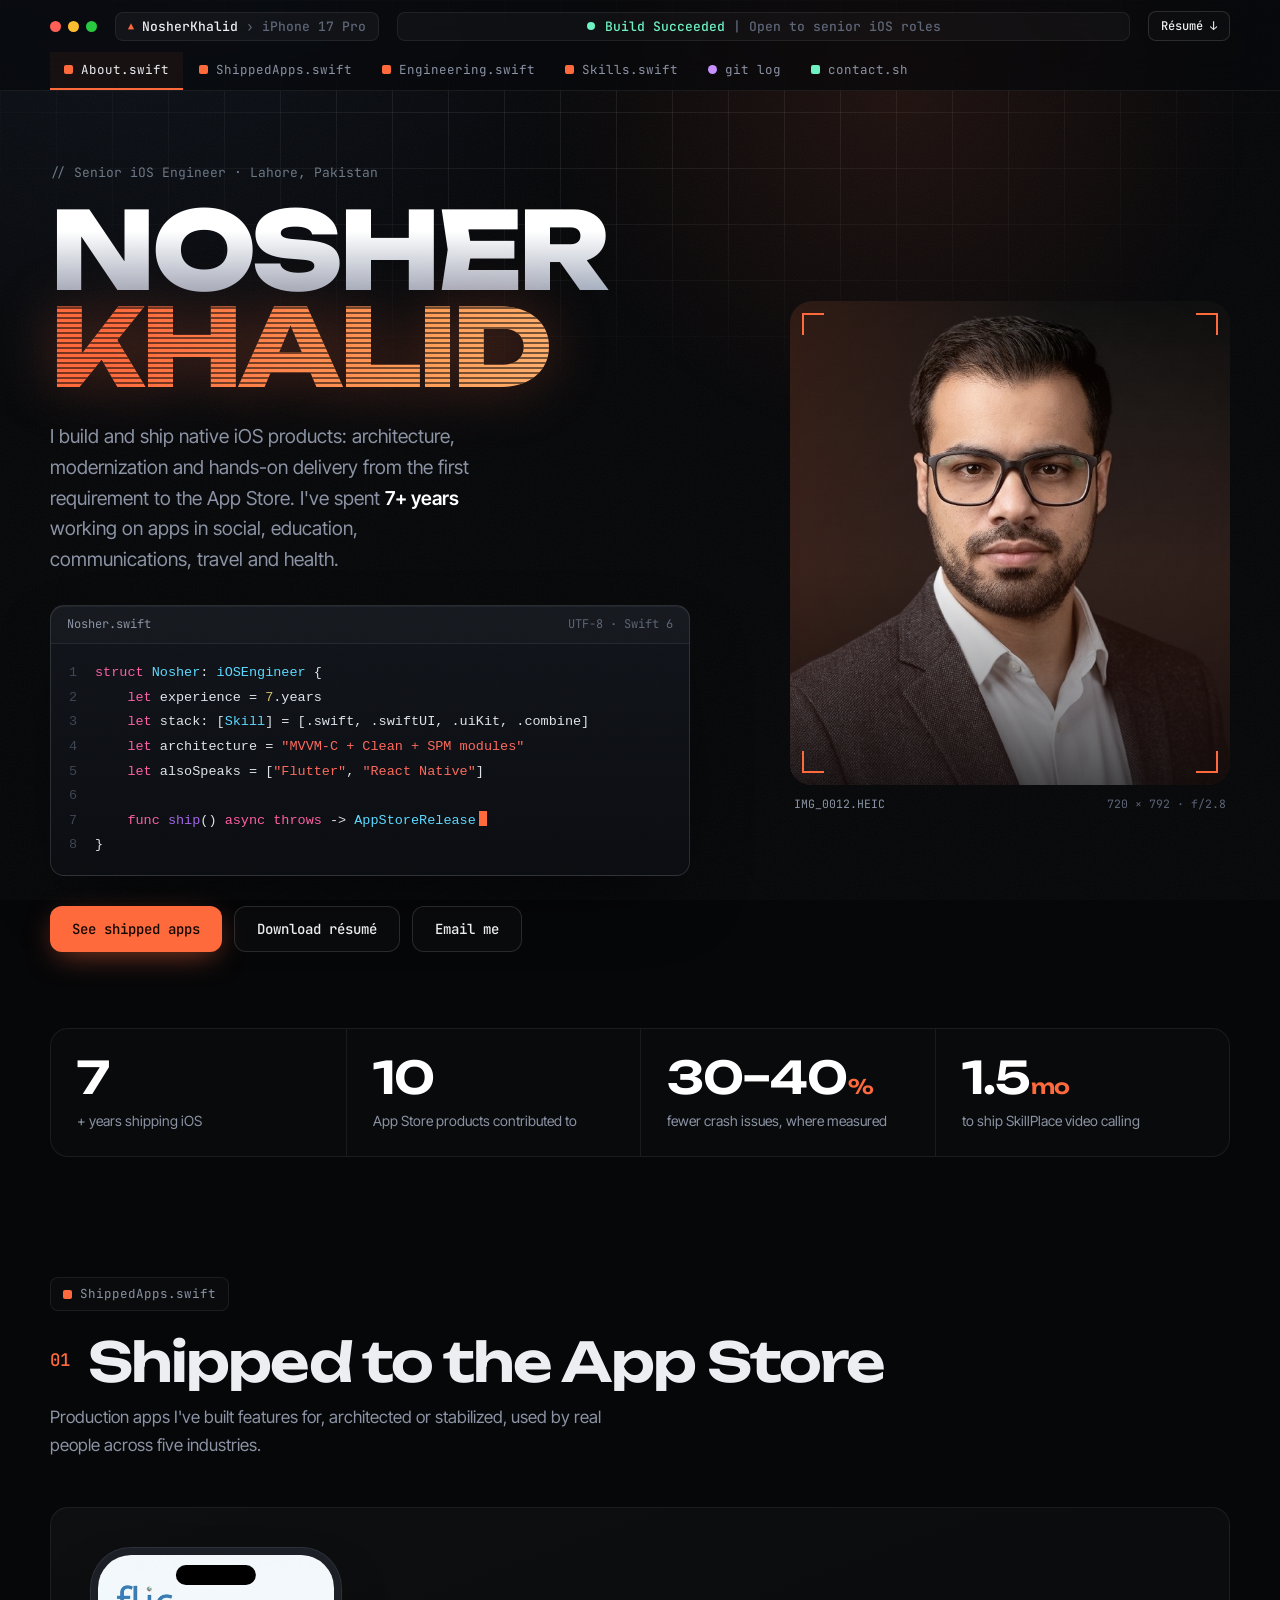
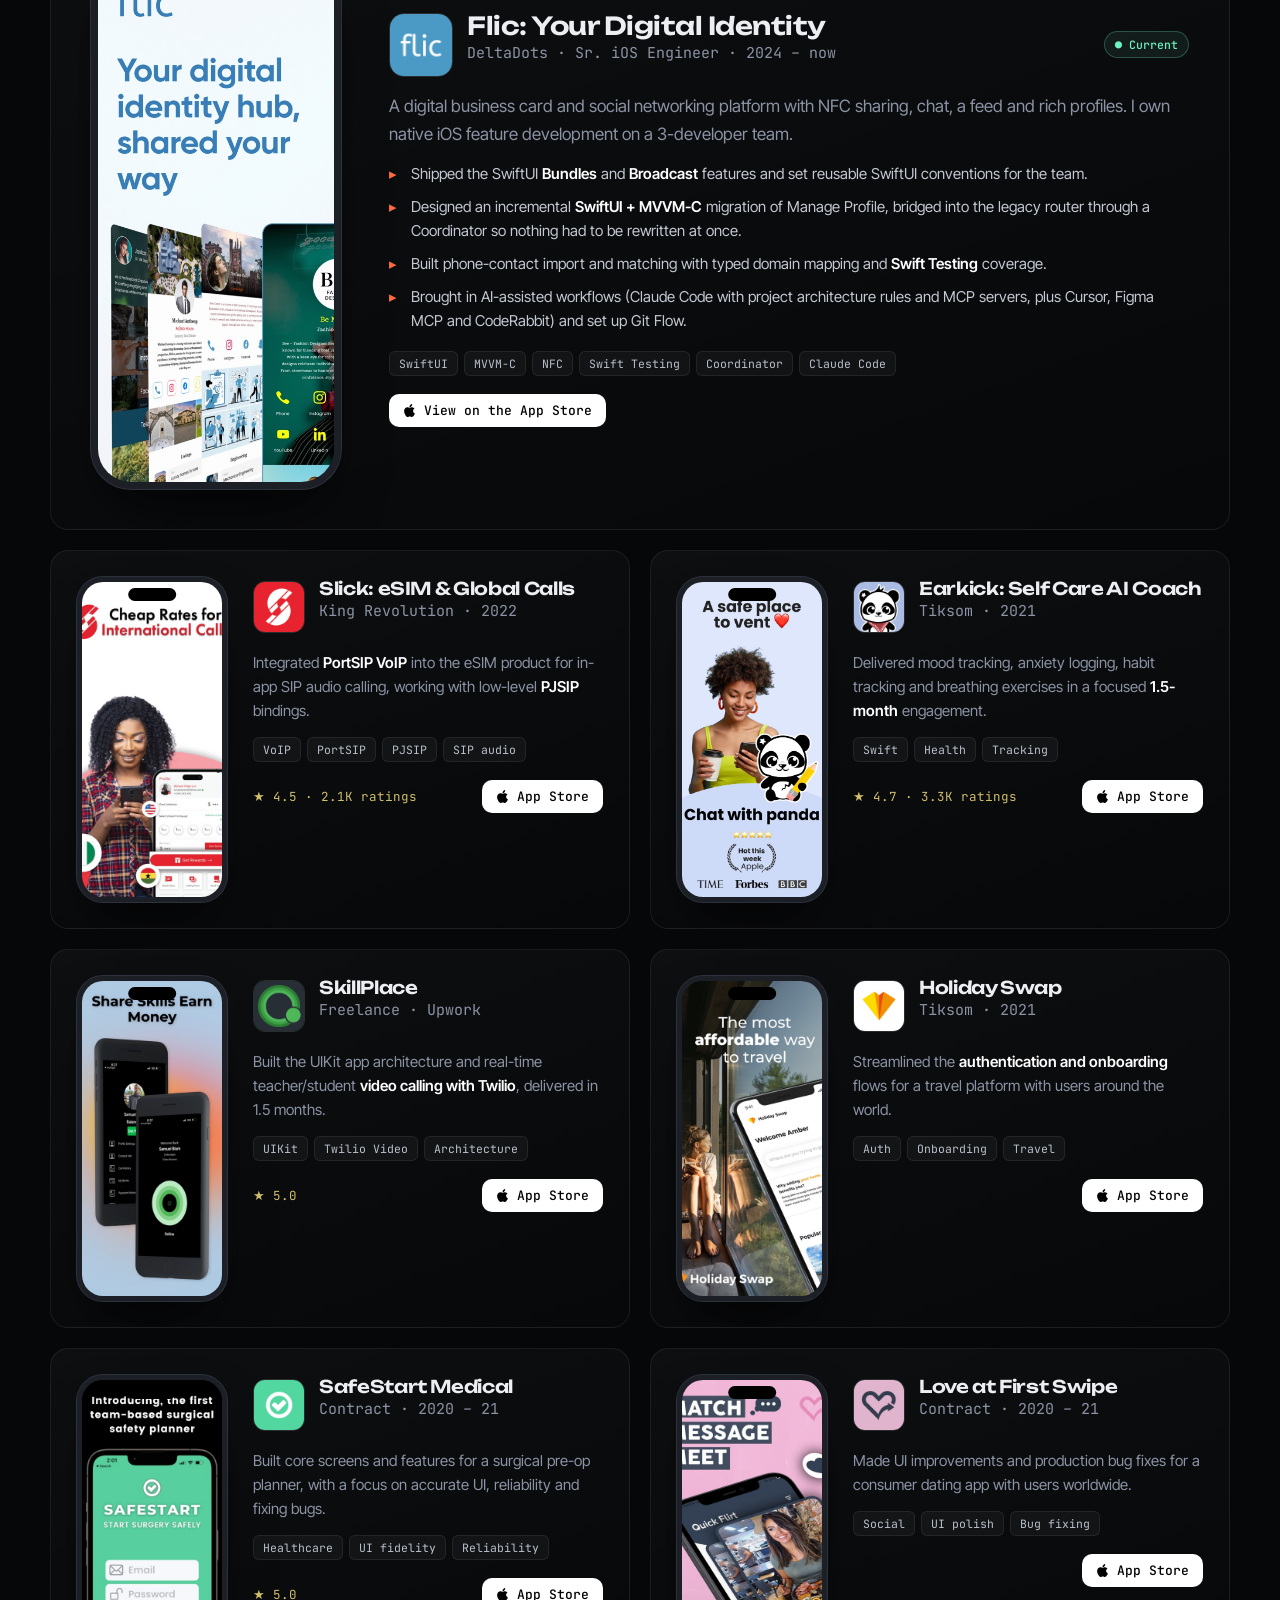
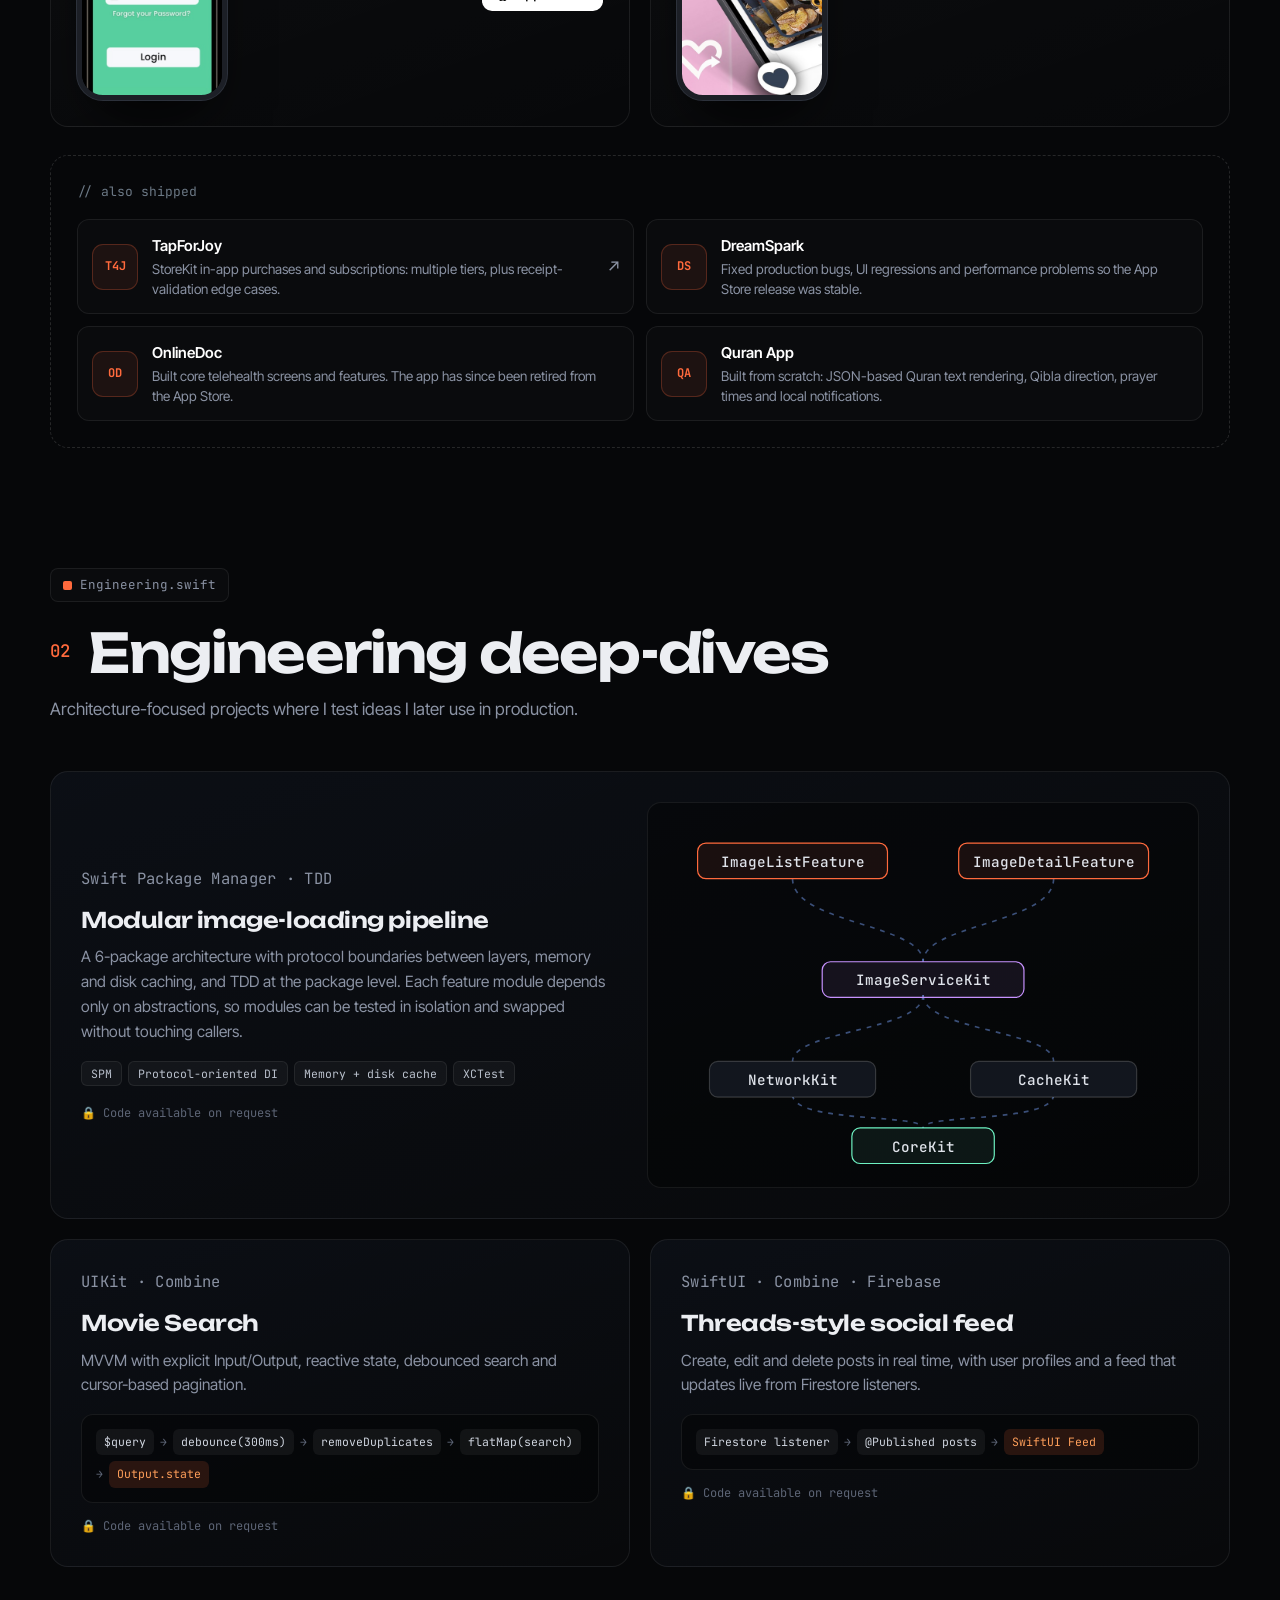
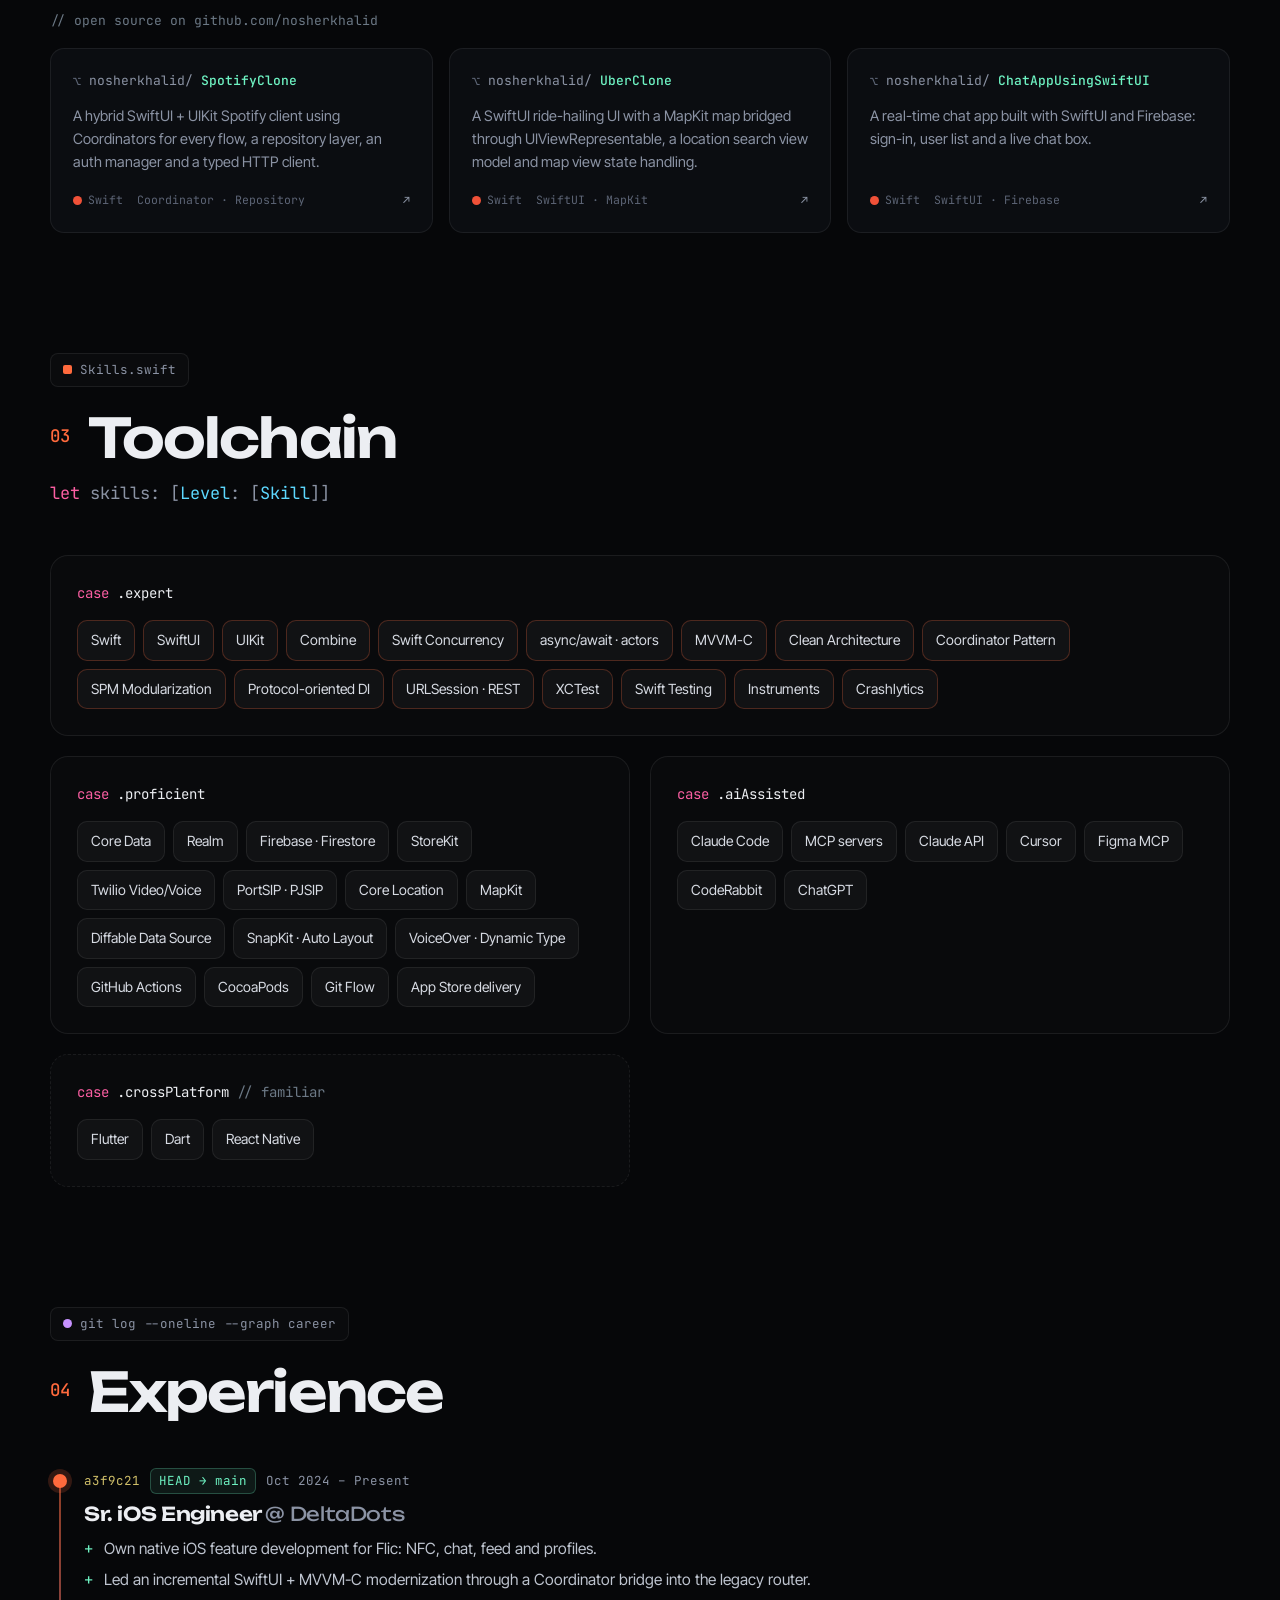
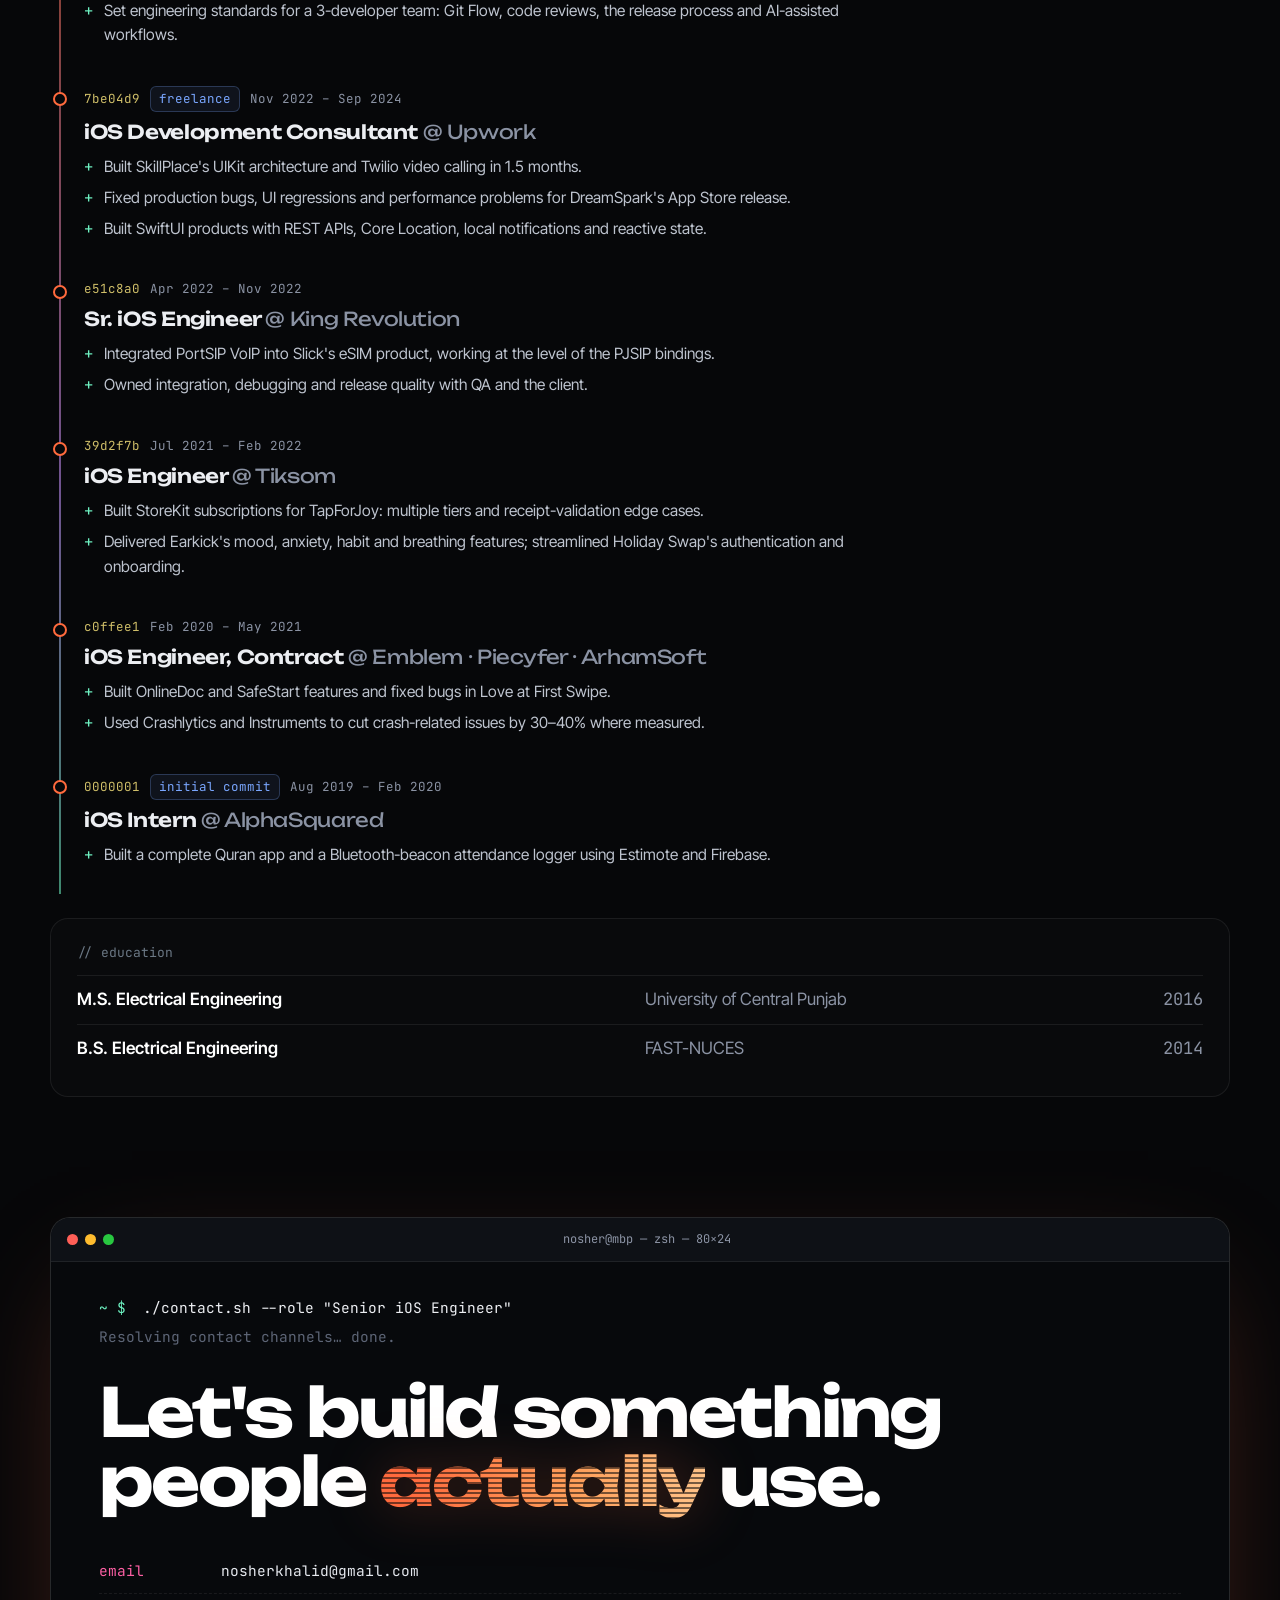
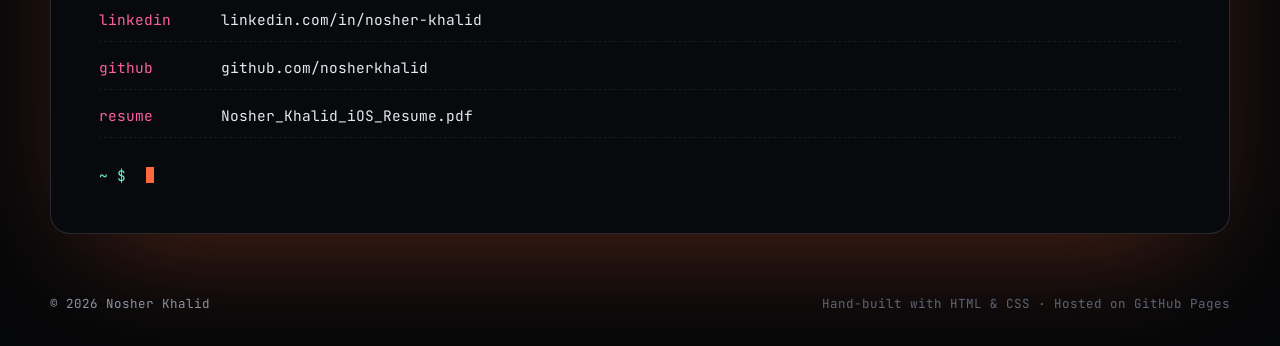
==== commit d2172316: "Update portrait to professional headshot Co-Authored-By: Claude Opus 5.5 <noreply@anthropic.com>" ====
--- a/index.html
+++ b/index.html
@@ -82,12 +82,12 @@
 
   <figure class="portrait">
     <div class="portrait-frame">
-      <img src="assets/img/nosher.jpg" alt="Portrait of Nosher Khalid" width="800" height="880">
+      <img src="assets/img/nosher.jpg" alt="Portrait of Nosher Khalid" width="720" height="792">
       <span class="corner tl"></span><span class="corner tr"></span><span class="corner bl"></span><span class="corner br"></span>
       <div class="scan" aria-hidden="true"></div>
     </div>
     <figcaption class="mono">
-      <span>IMG_0007.HEIC</span><span class="dim">800 × 880 · f/1.8</span>
+      <span>IMG_0012.HEIC</span><span class="dim">720 × 792 · f/2.8</span>
     </figcaption>
   </figure>
 </section>
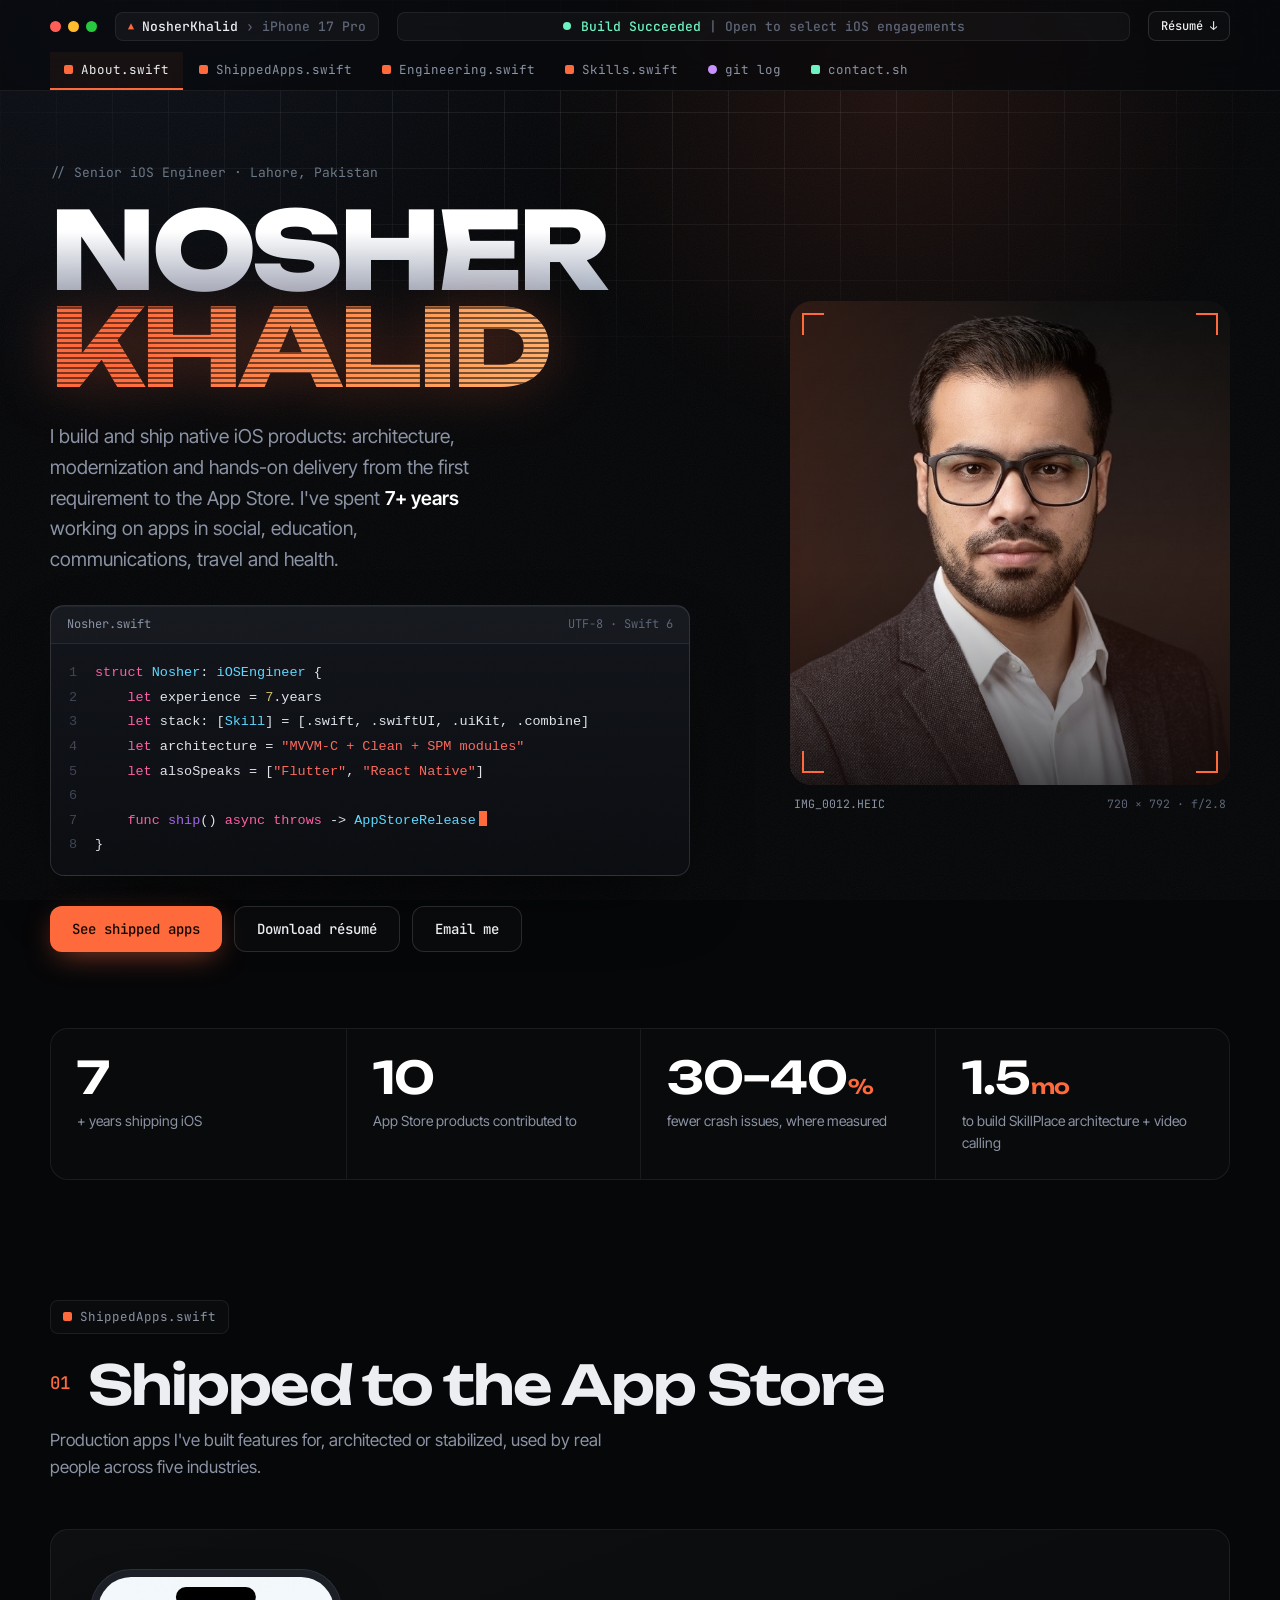
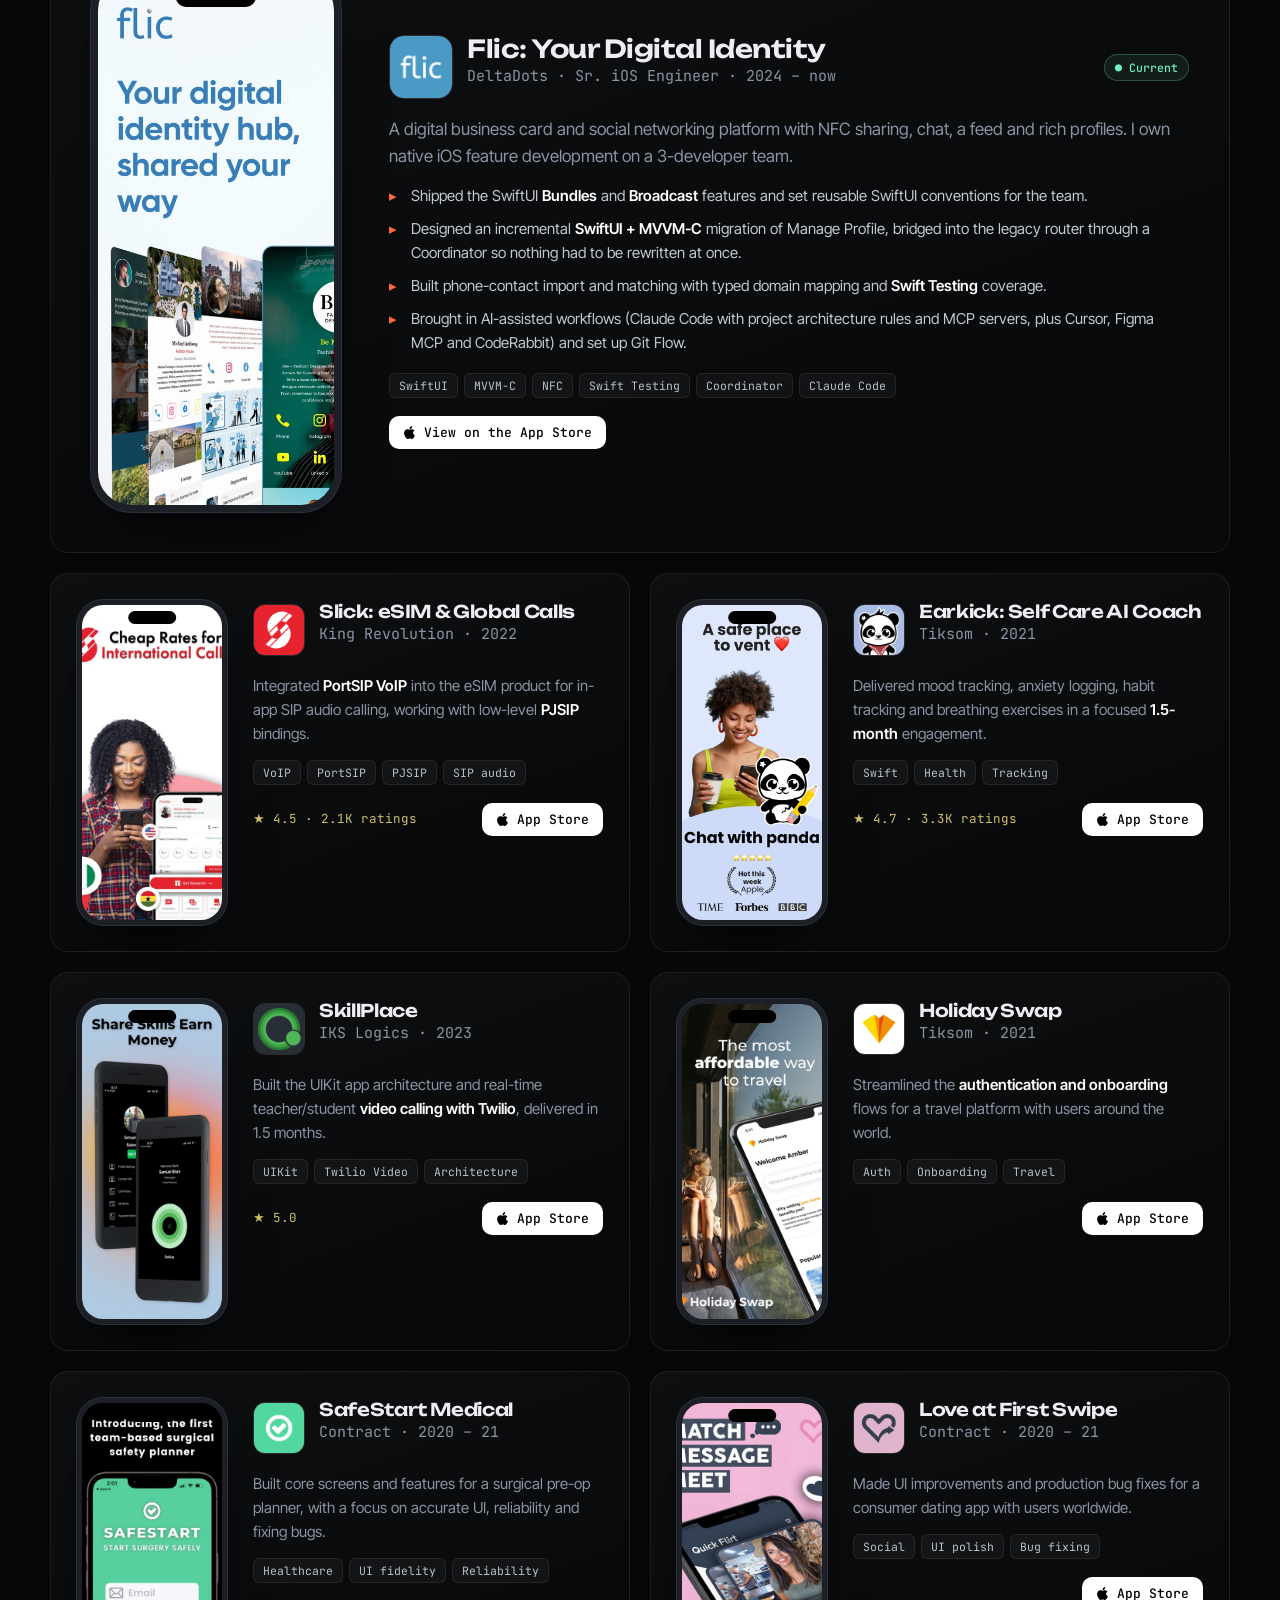
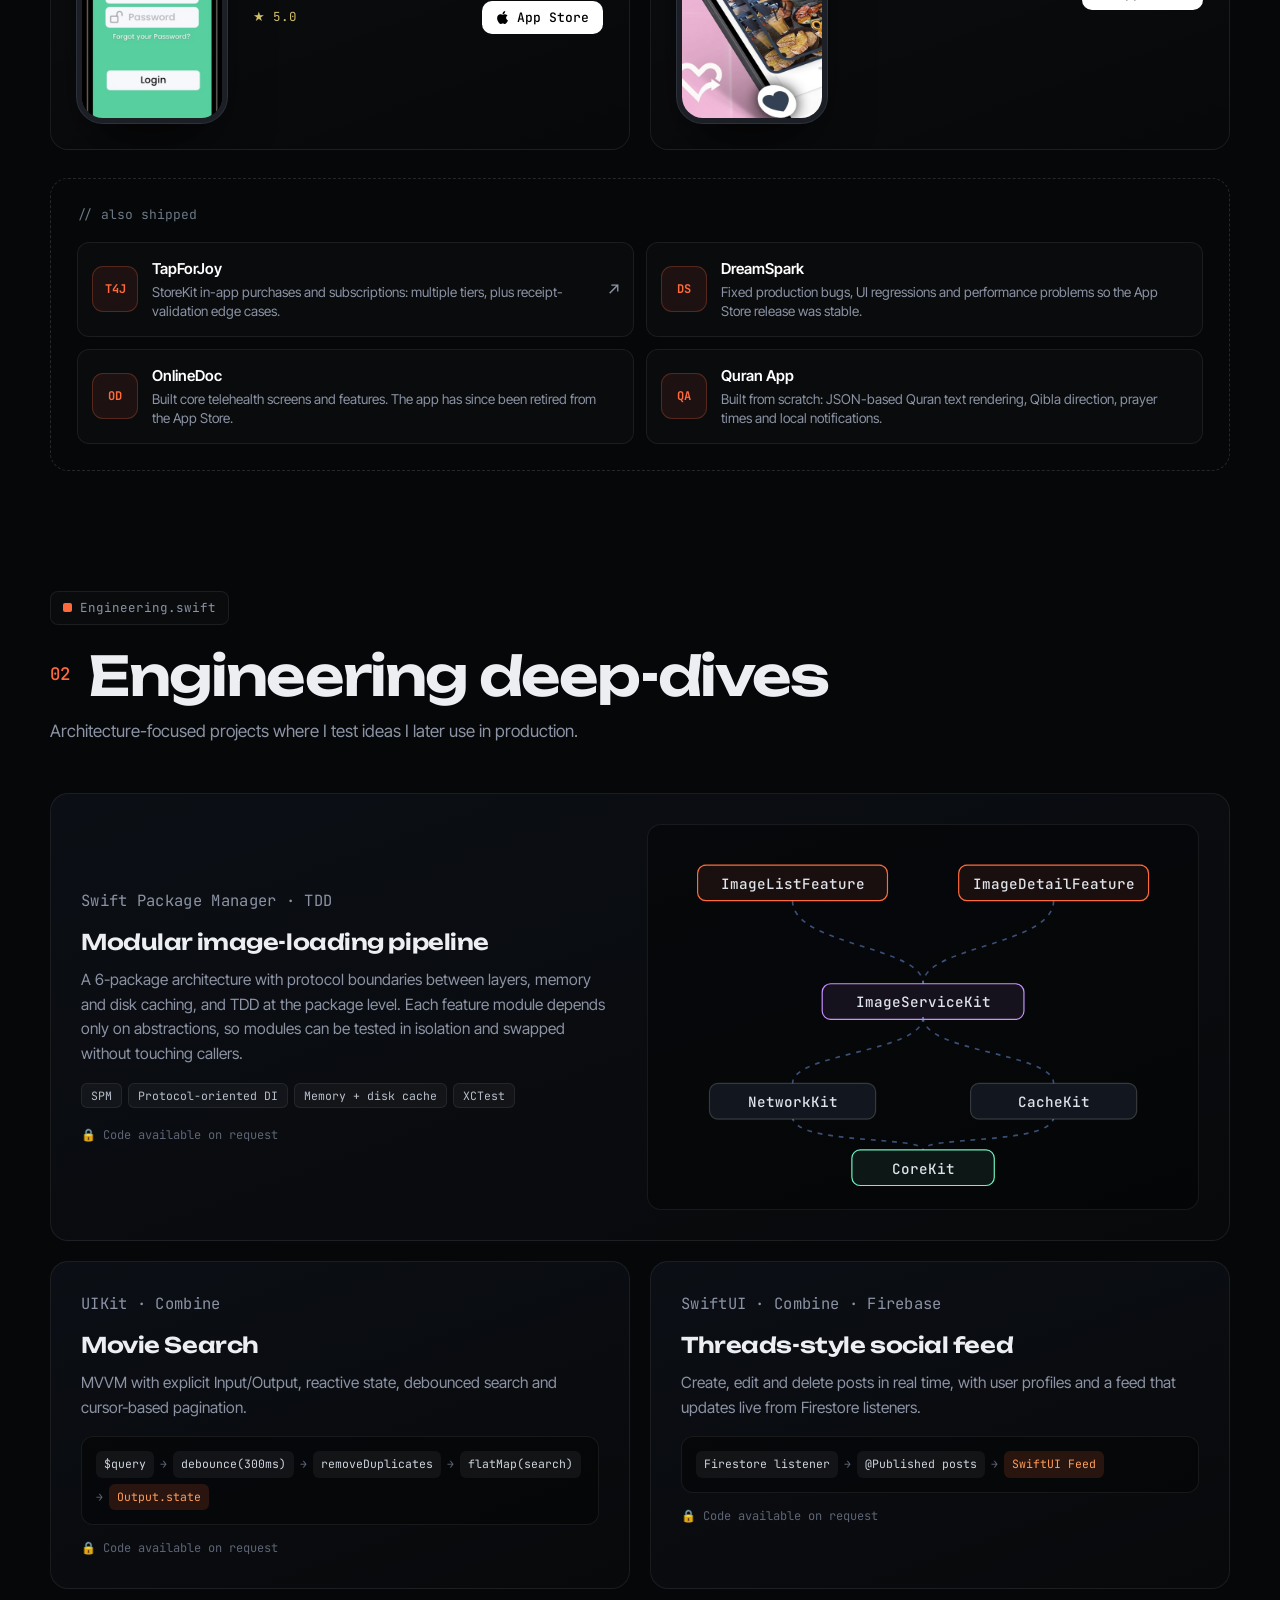
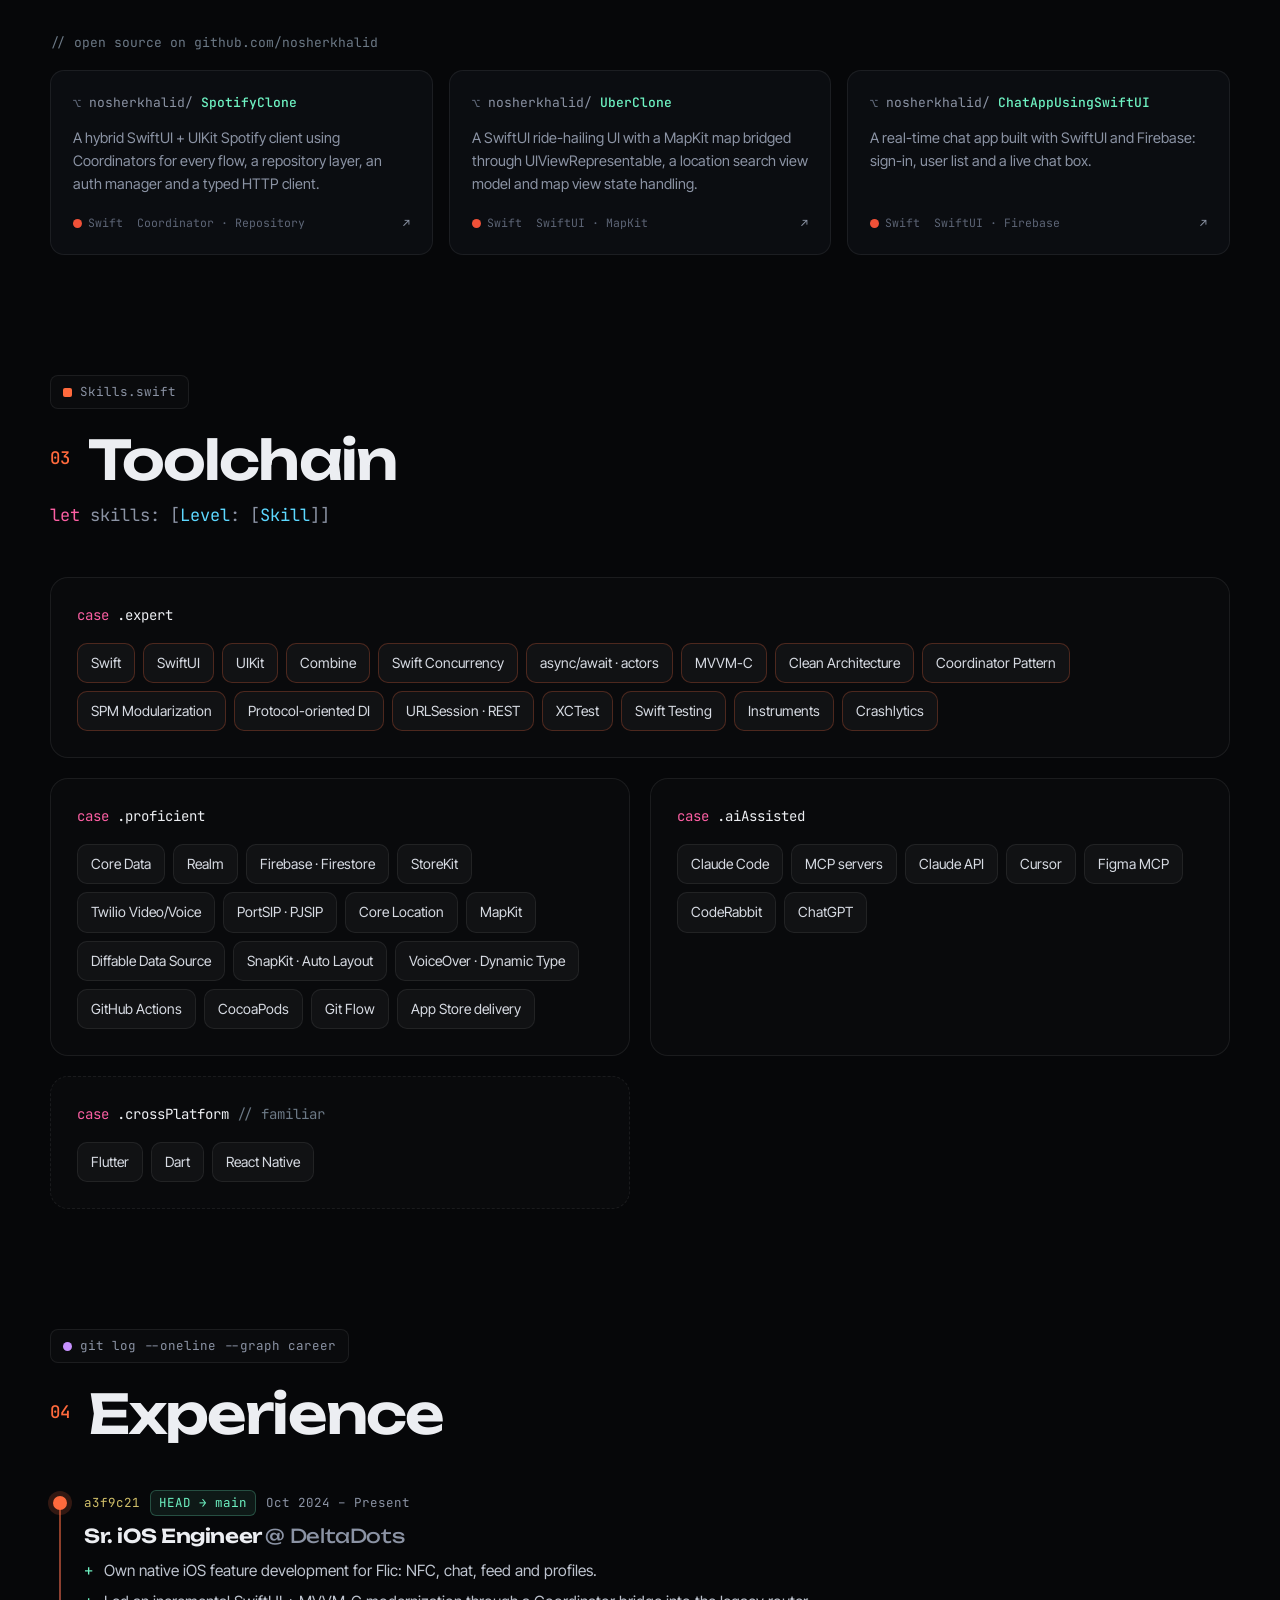
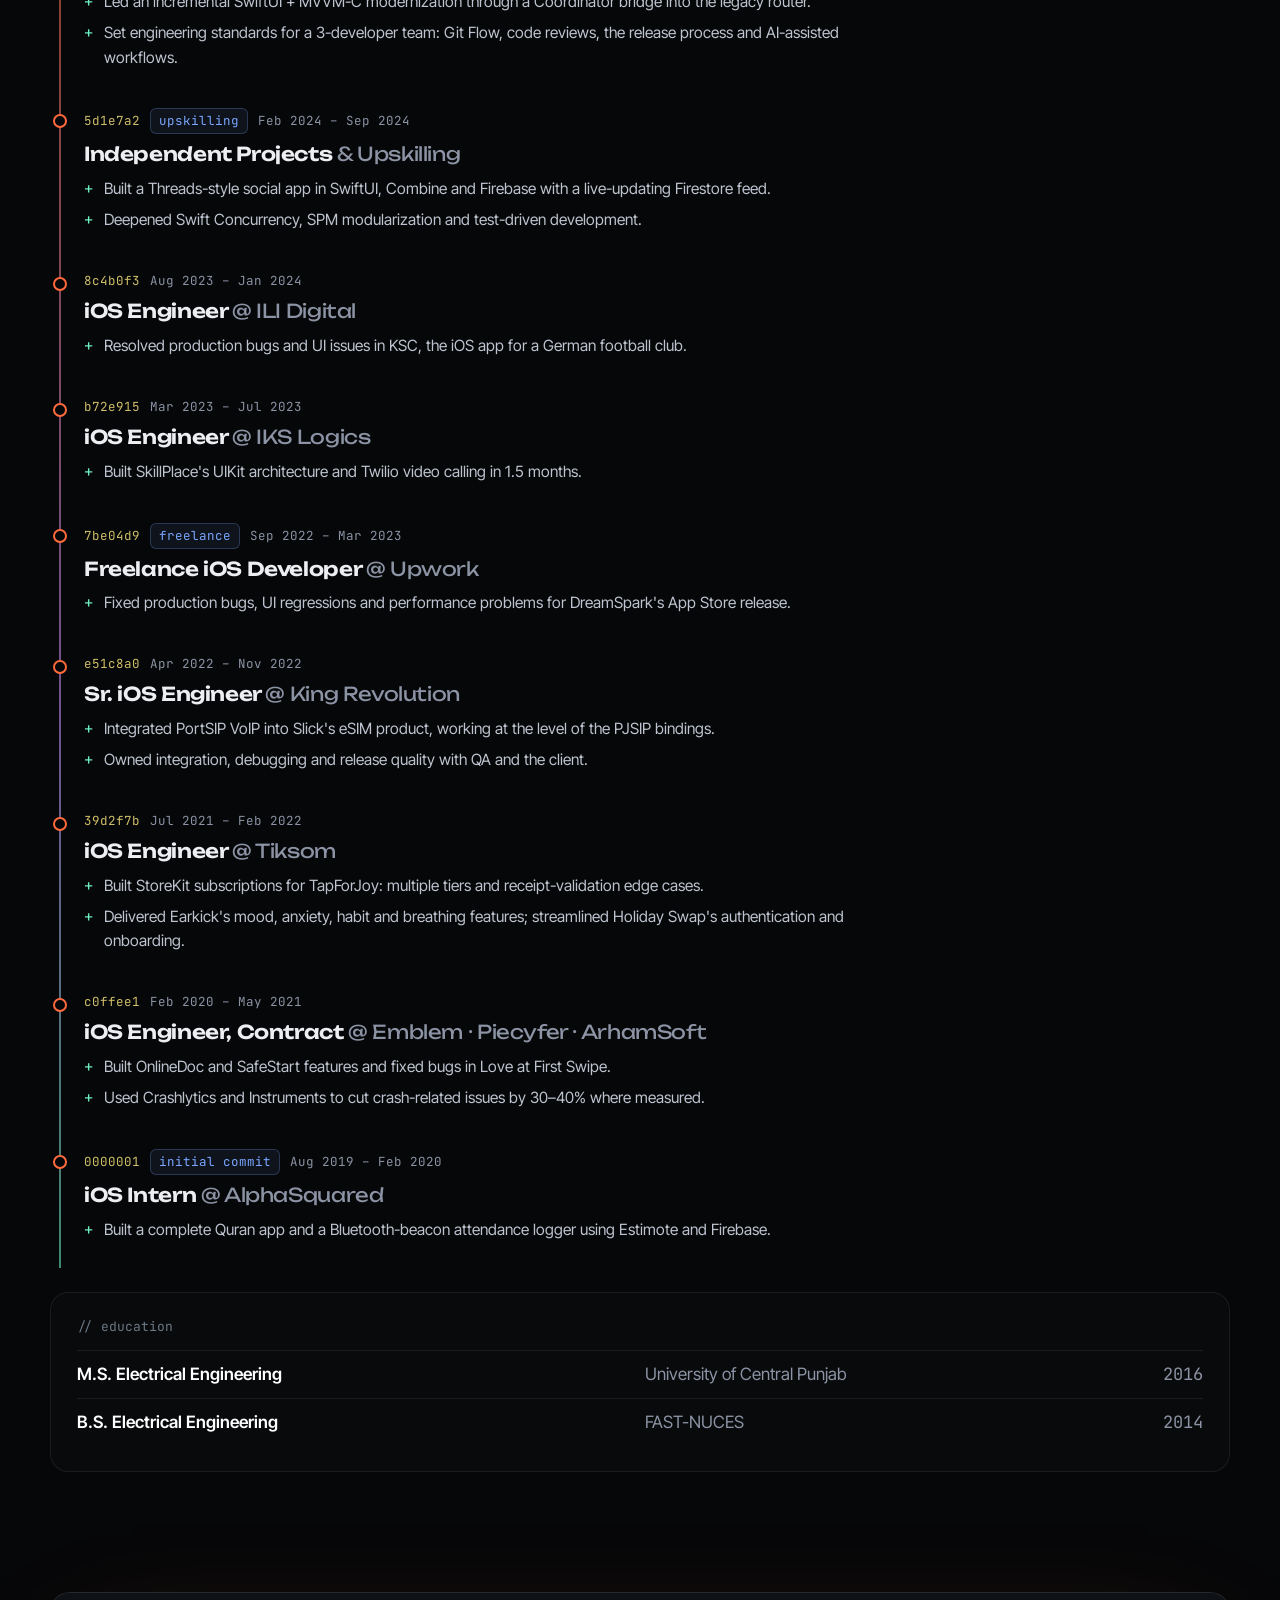
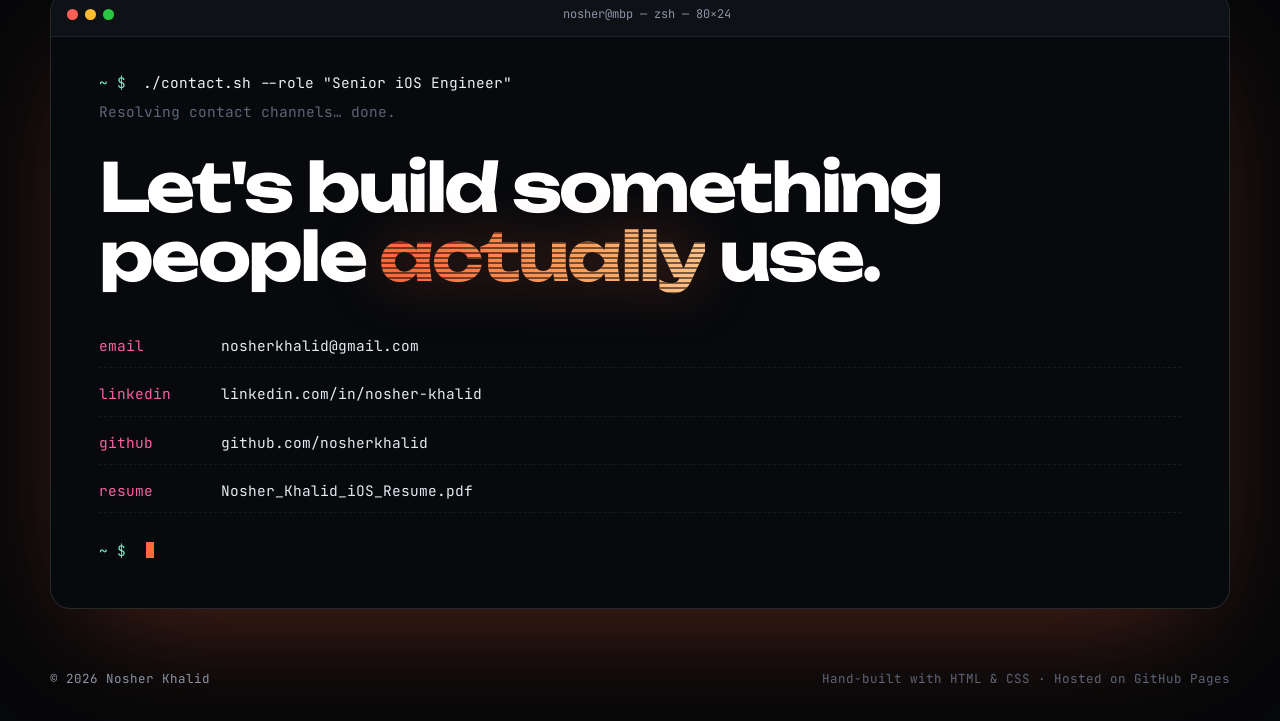
==== commit ba7b612b: "Correct experience timeline and update resume - Replace Upwork block with real roles: Upwork (Sep 20" ====
--- a/index.html
+++ b/index.html
@@ -31,8 +31,8 @@
       <span class="scheme-icon" aria-hidden="true">▲</span>
       <span>NosherKhalid</span><span class="chev">›</span><span class="dim">iPhone 17 Pro</span>
     </a>
-    <div class="build-status" aria-label="Status: open to new roles">
-      <span class="pulse"></span><span><b>Build Succeeded</b> <span class="dim">| Open to senior iOS roles</span></span>
+    <div class="build-status" aria-label="Status: open to select iOS engagements">
+      <span class="pulse"></span><span><b>Build Succeeded</b> <span class="dim">| Open to select iOS engagements</span></span>
     </div>
     <a class="btn btn-ghost btn-sm hide-sm" href="assets/Nosher_Khalid_iOS_Resume.pdf" target="_blank" rel="noopener">Résumé ↓</a>
   </div>
@@ -96,7 +96,7 @@
   <div class="stat"><b data-count="7">7</b><span>+ years shipping iOS</span></div>
   <div class="stat"><b data-count="10">10</b><span>App Store products contributed to</span></div>
   <div class="stat"><b>30–40<small>%</small></b><span>fewer crash issues, where measured</span></div>
-  <div class="stat"><b>1.5<small>mo</small></b><span>to ship SkillPlace video calling</span></div>
+  <div class="stat"><b>1.5<small>mo</small></b><span>to build SkillPlace architecture + video calling</span></div>
 </section>
 
 <!-- ============ Shipped products ============ -->
@@ -201,7 +201,7 @@
           <img class="app-icon" src="assets/apps/skillplace-icon.jpg" alt="" width="64" height="64">
           <div>
             <h3>SkillPlace</h3>
-            <p class="meta mono">Freelance · Upwork</p>
+            <p class="meta mono">IKS Logics · 2023</p>
           </div>
         </div>
         <p>Built the UIKit app architecture and real-time teacher/student <b>video calling with Twilio</b>, delivered in 1.5 months.</p>
@@ -456,12 +456,32 @@
       </ul>
     </li>
     <li class="commit reveal">
-      <div class="commit-head mono"><span class="hash">7be04d9</span><span class="ref alt">freelance</span><span class="date">Nov 2022 – Sep 2024</span></div>
-      <h3>iOS Development Consultant <span class="at">@ Upwork</span></h3>
+      <div class="commit-head mono"><span class="hash">5d1e7a2</span><span class="ref alt">upskilling</span><span class="date">Feb 2024 – Sep 2024</span></div>
+      <h3>Independent Projects <span class="at">&amp; Upskilling</span></h3>
+      <ul>
+        <li>Built a Threads-style social app in SwiftUI, Combine and Firebase with a live-updating Firestore feed.</li>
+        <li>Deepened Swift Concurrency, SPM modularization and test-driven development.</li>
+      </ul>
+    </li>
+    <li class="commit reveal">
+      <div class="commit-head mono"><span class="hash">8c4b0f3</span><span class="date">Aug 2023 – Jan 2024</span></div>
+      <h3>iOS Engineer <span class="at">@ ILI Digital</span></h3>
+      <ul>
+        <li>Resolved production bugs and UI issues in KSC, the iOS app for a German football club.</li>
+      </ul>
+    </li>
+    <li class="commit reveal">
+      <div class="commit-head mono"><span class="hash">b72e915</span><span class="date">Mar 2023 – Jul 2023</span></div>
+      <h3>iOS Engineer <span class="at">@ IKS Logics</span></h3>
       <ul>
         <li>Built SkillPlace's UIKit architecture and Twilio video calling in 1.5 months.</li>
+      </ul>
+    </li>
+    <li class="commit reveal">
+      <div class="commit-head mono"><span class="hash">7be04d9</span><span class="ref alt">freelance</span><span class="date">Sep 2022 – Mar 2023</span></div>
+      <h3>Freelance iOS Developer <span class="at">@ Upwork</span></h3>
+      <ul>
         <li>Fixed production bugs, UI regressions and performance problems for DreamSpark's App Store release.</li>
-        <li>Built SwiftUI products with REST APIs, Core Location, local notifications and reactive state.</li>
       </ul>
     </li>
     <li class="commit reveal">
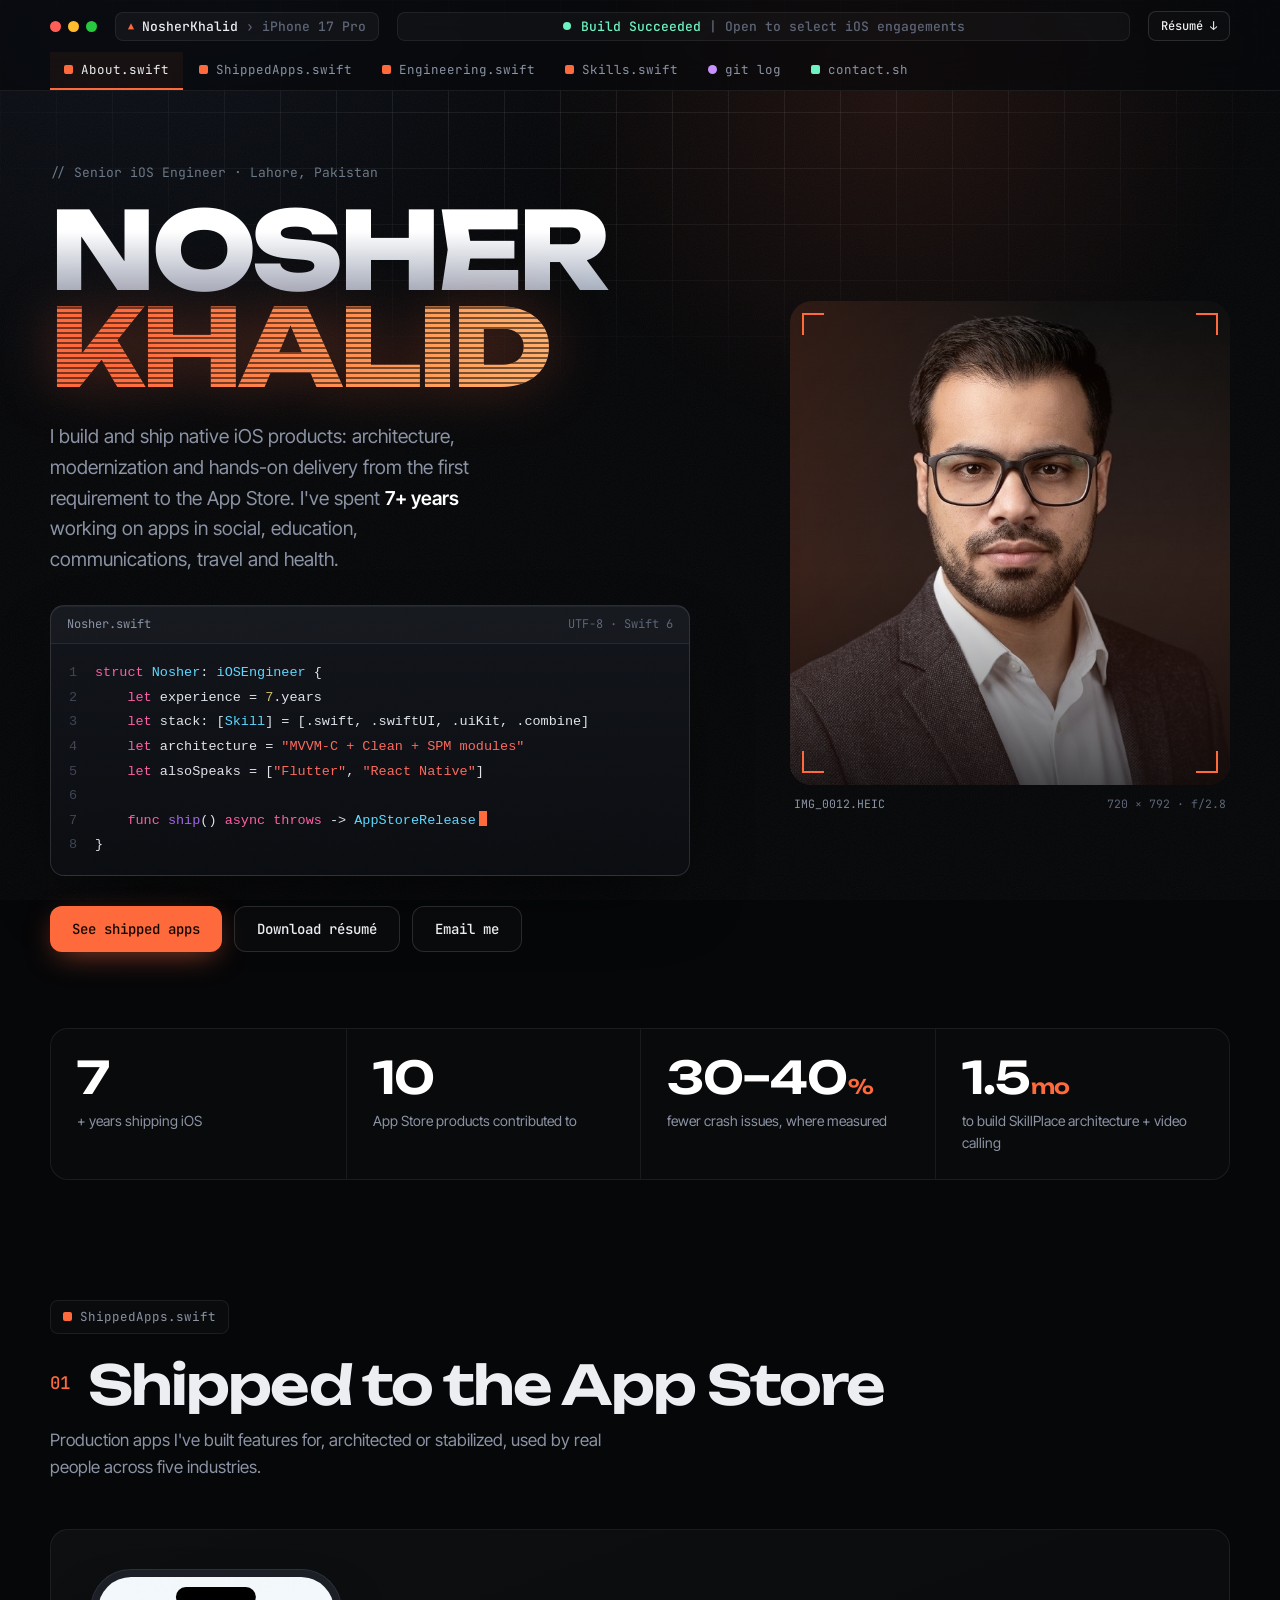
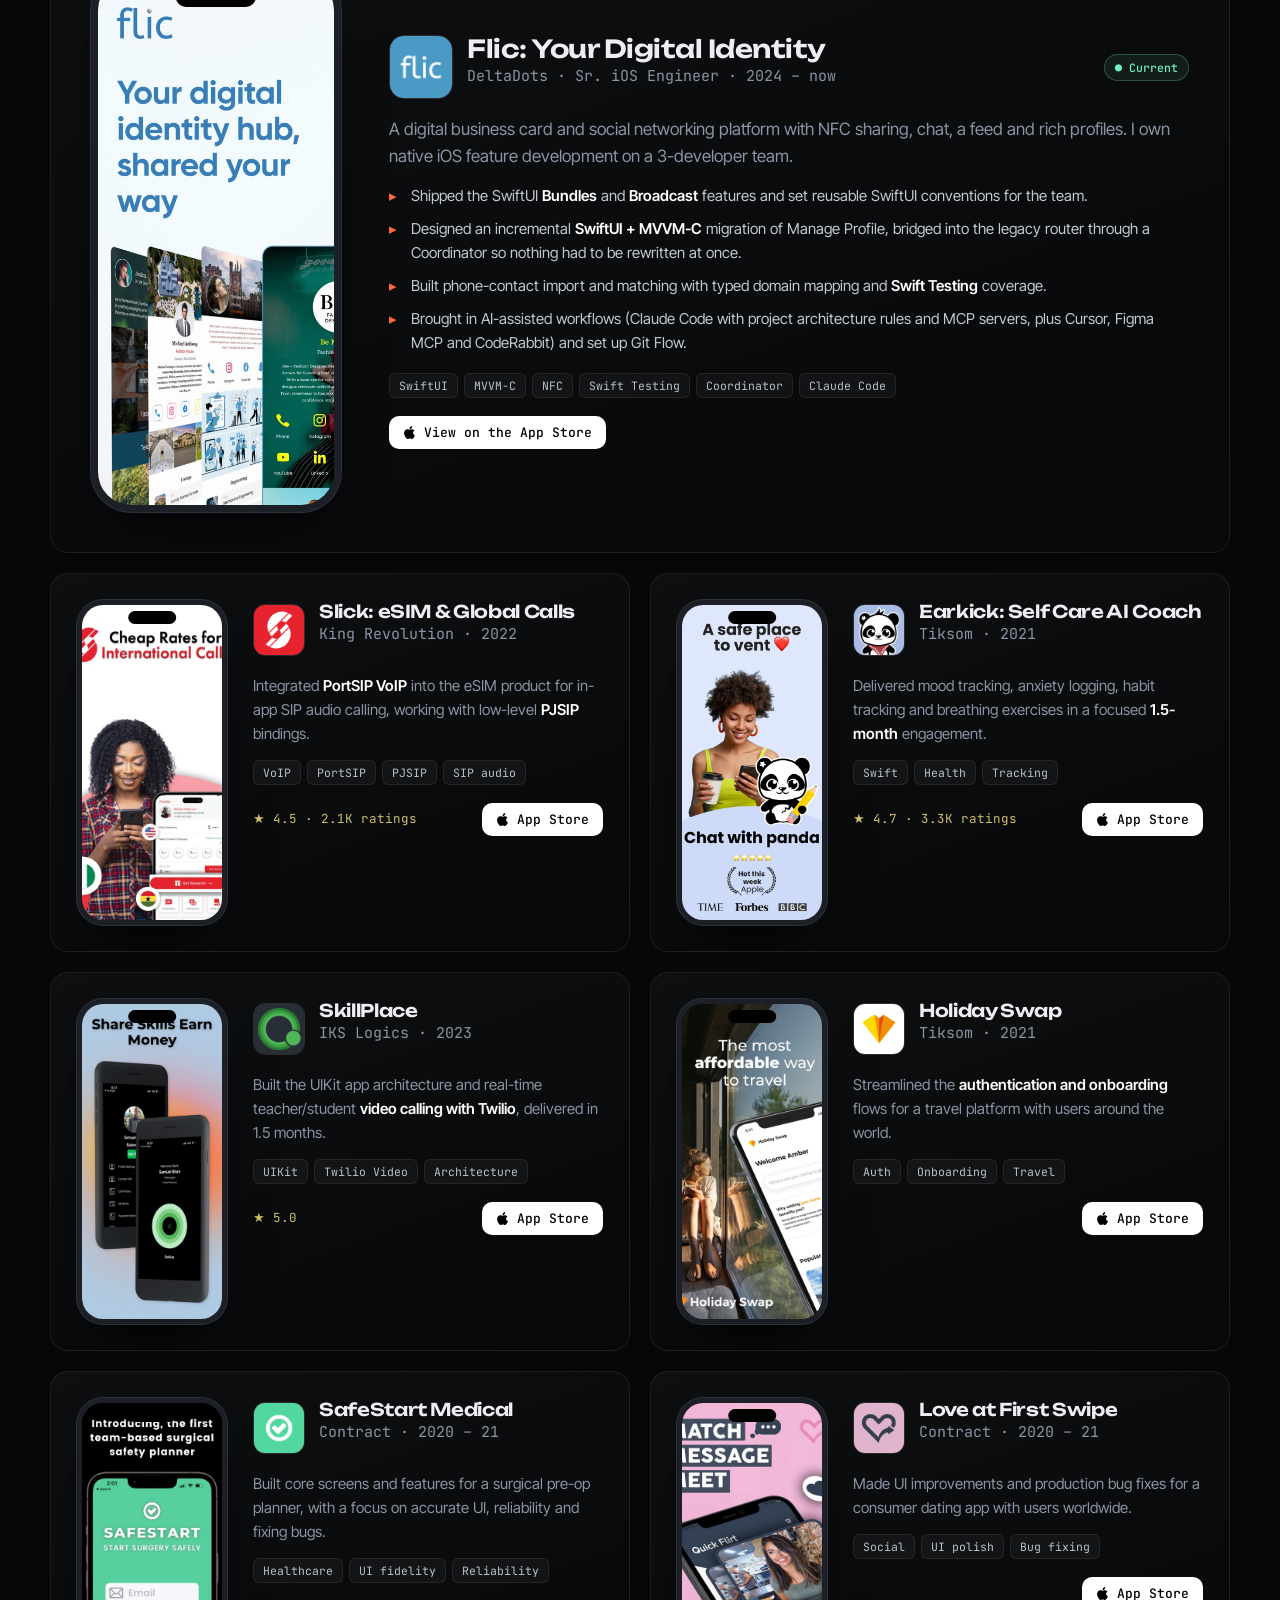
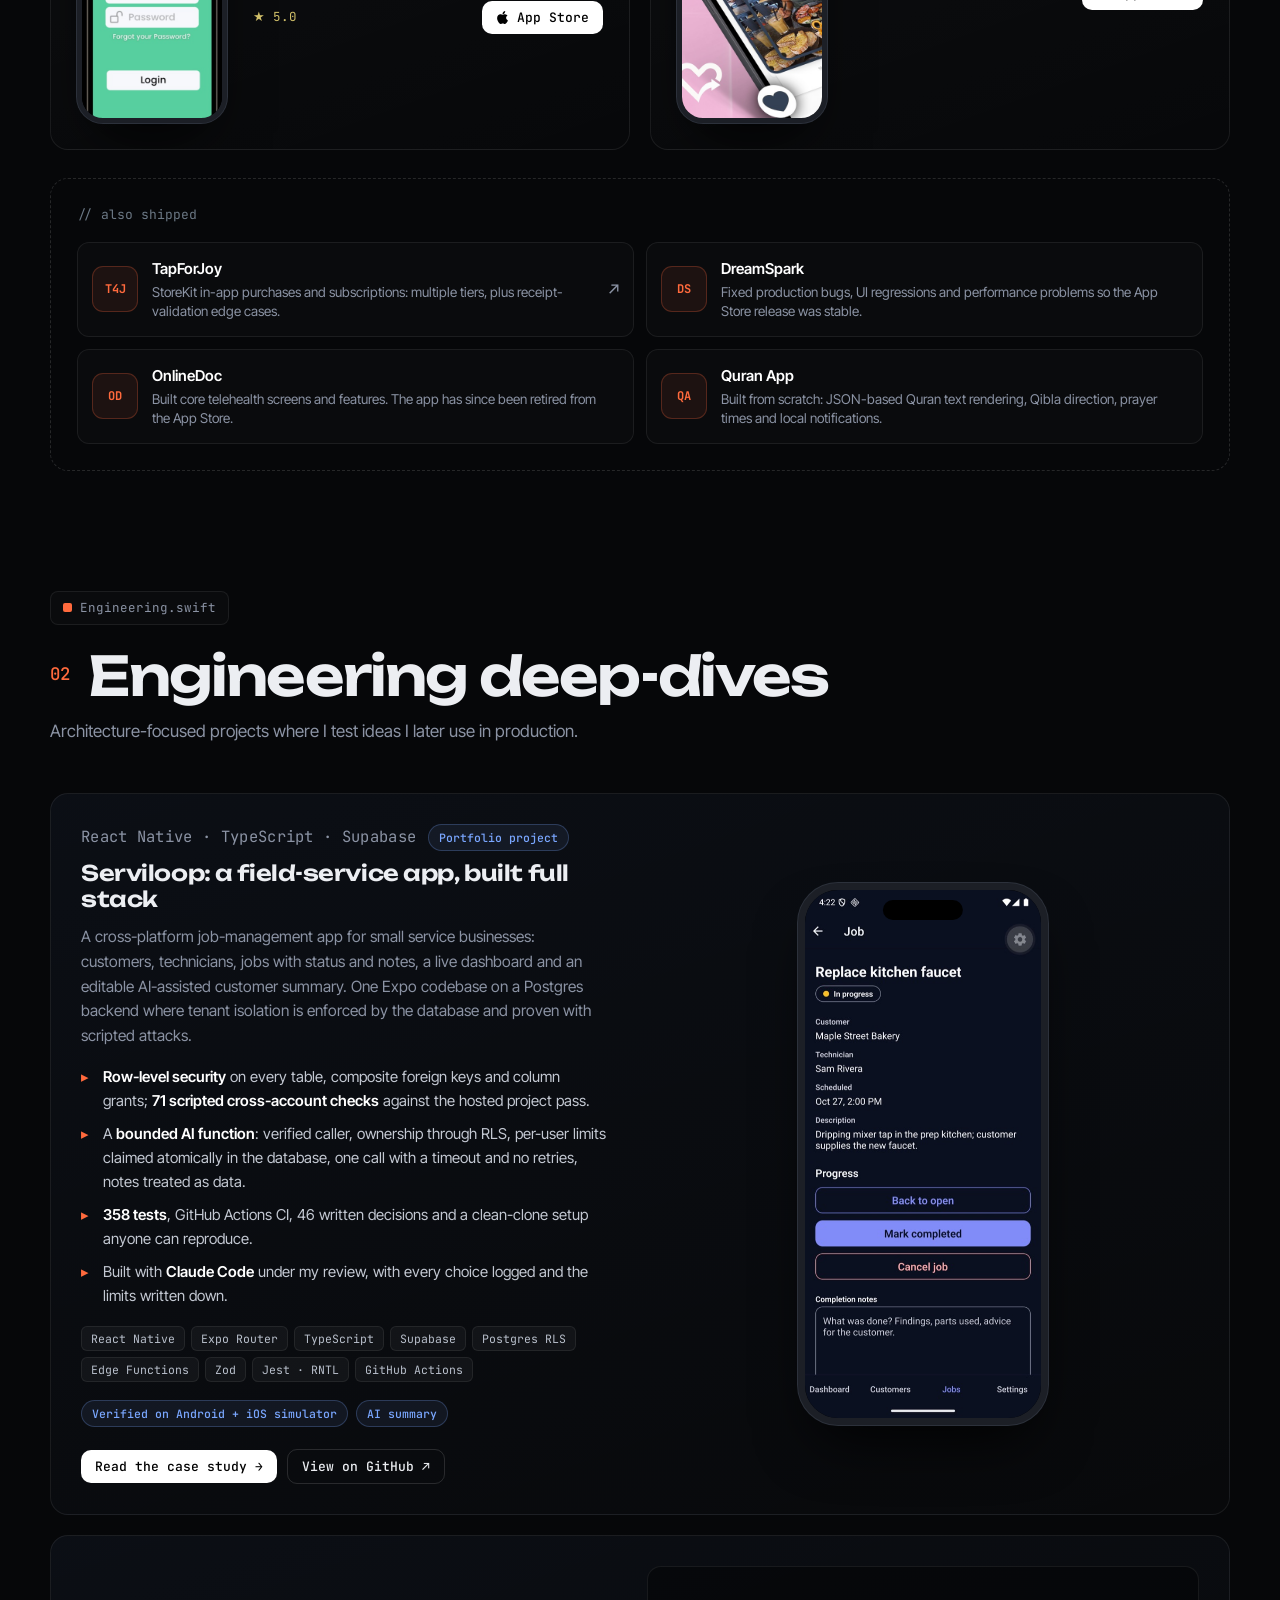
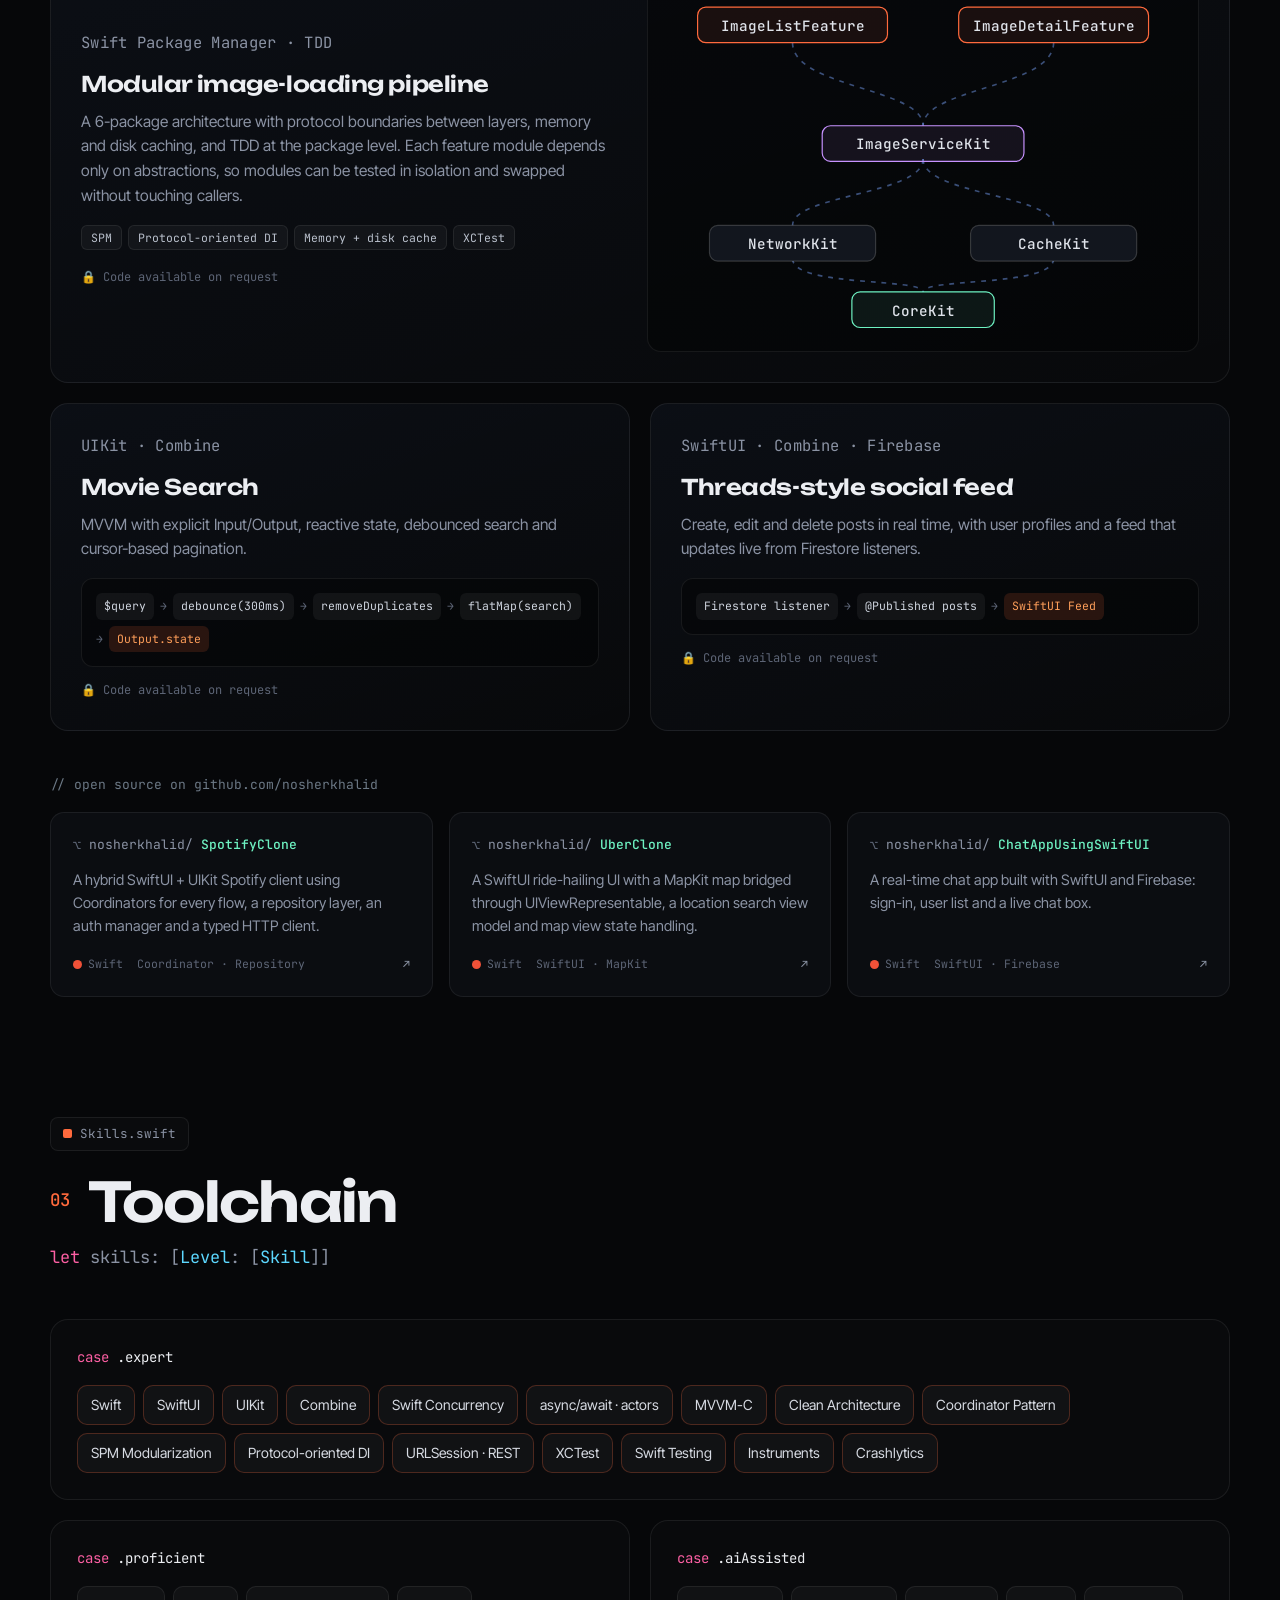
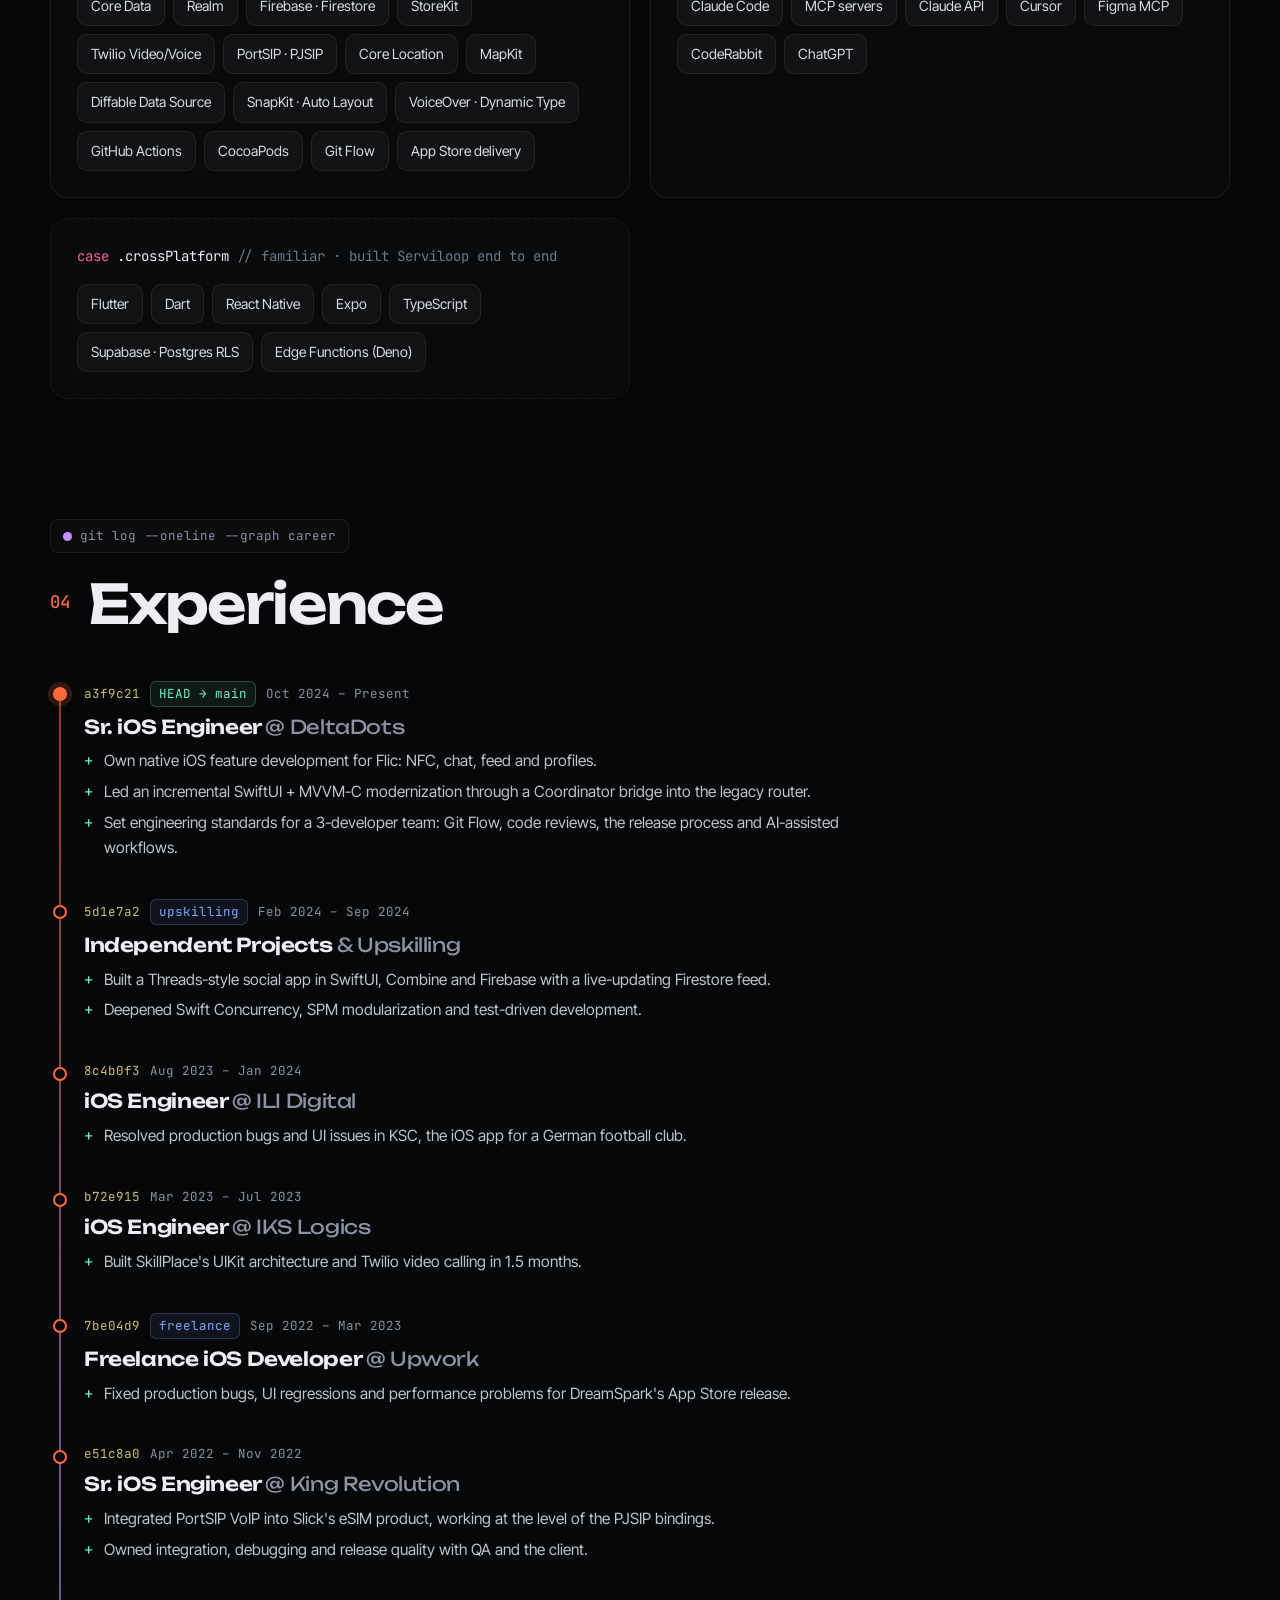
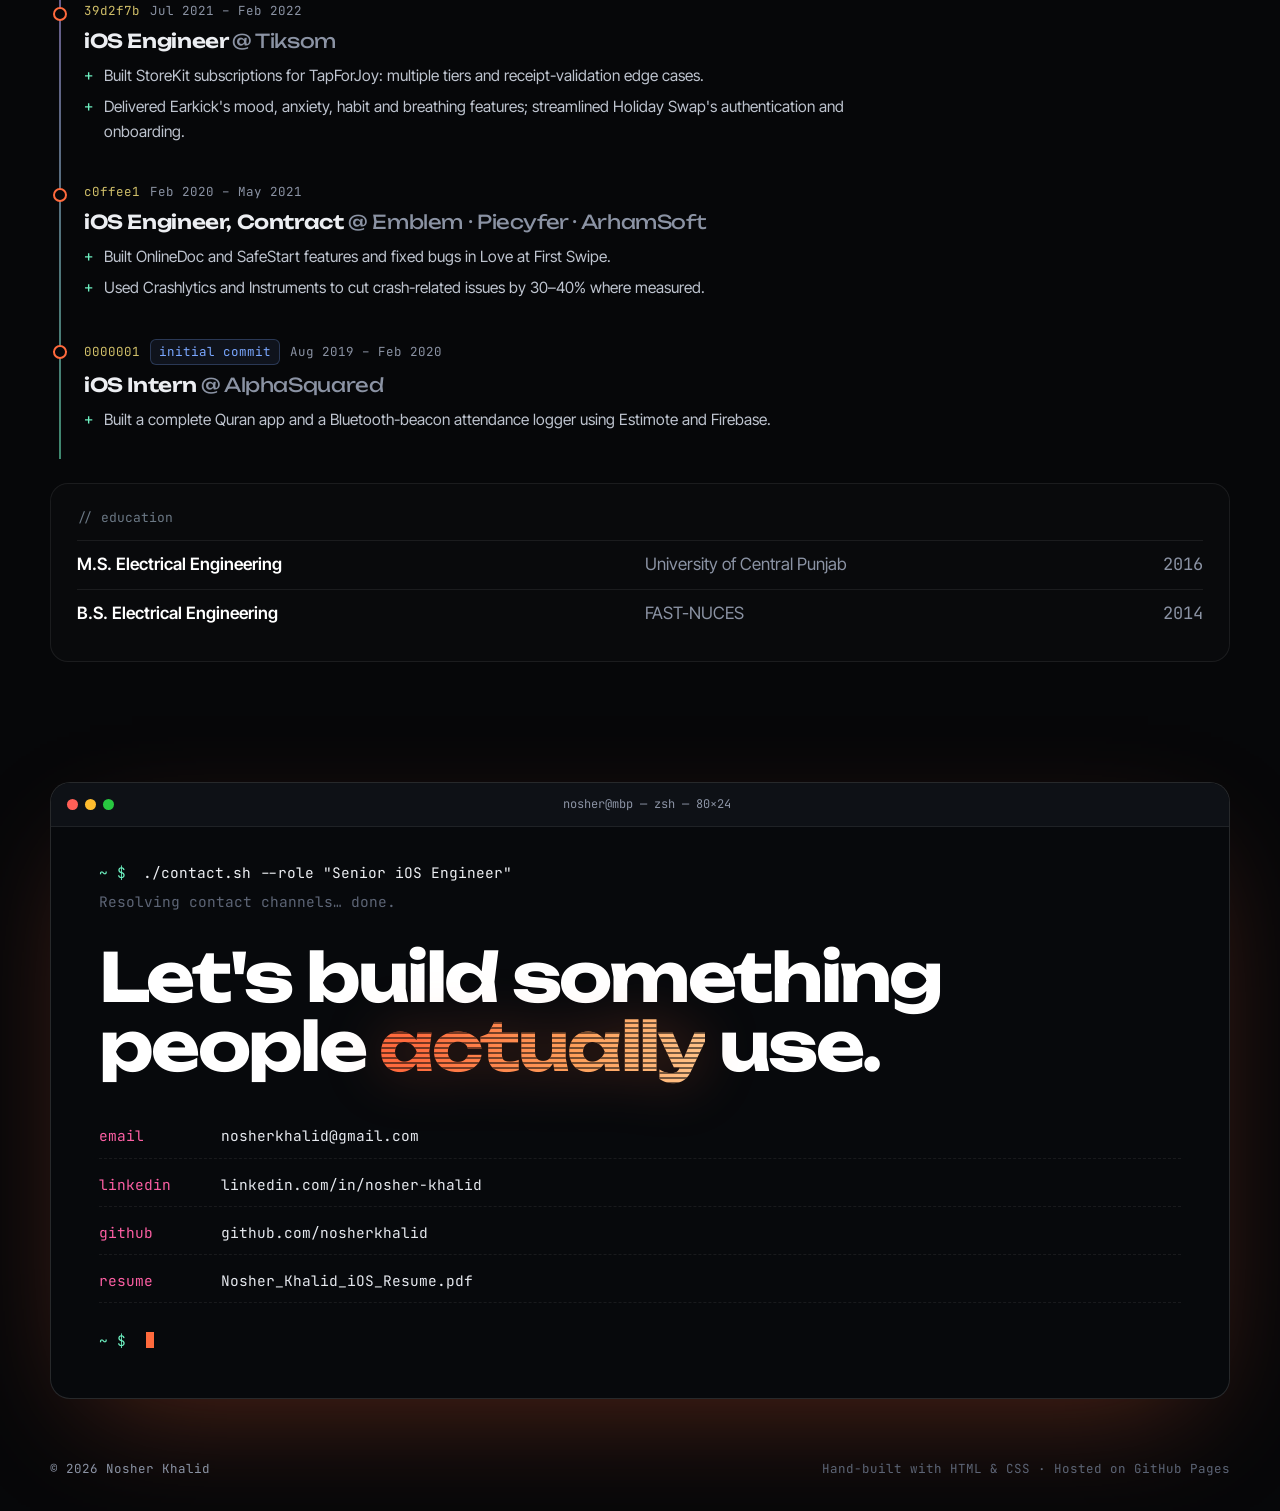
==== commit 1634c48a: "feat: add Serviloop card and case study Adds a Serviloop card to Engineering deep-dives with a scree" ====
--- a/index.html
+++ b/index.html
@@ -323,6 +323,42 @@
   </header>
 
   <div class="eng-grid">
+    <!-- Serviloop -->
+    <article class="eng eng-wide reveal">
+      <div class="eng-copy">
+        <div class="eng-top">
+          <p class="mono kicker">React Native · TypeScript · Supabase</p>
+          <span class="badge proj">Portfolio project</span>
+        </div>
+        <h3>Serviloop: a field-service app, built full stack</h3>
+        <p>A cross-platform job-management app for small service businesses: customers, technicians, jobs with status and notes, a live dashboard and an editable AI-assisted customer summary. One Expo codebase on a Postgres backend where tenant isolation is enforced by the database and proven with scripted attacks.</p>
+        <ul class="bullets">
+          <li><b>Row-level security</b> on every table, composite foreign keys and column grants; <b>71 scripted cross-account checks</b> against the hosted project pass.</li>
+          <li>A <b>bounded AI function</b>: verified caller, ownership through RLS, per-user limits claimed atomically in the database, one call with a timeout and no retries, notes treated as data.</li>
+          <li><b>358 tests</b>, GitHub Actions CI, 46 written decisions and a clean-clone setup anyone can reproduce.</li>
+          <li>Built with <b>Claude Code</b> under my review, with every choice logged and the limits written down.</li>
+        </ul>
+        <div class="tags"><span>React Native</span><span>Expo Router</span><span>TypeScript</span><span>Supabase</span><span>Postgres RLS</span><span>Edge Functions</span><span>Zod</span><span>Jest · RNTL</span><span>GitHub Actions</span></div>
+        <div class="cs-status">
+          <span class="badge proj">Verified on Android + iOS simulator</span>
+          <span class="badge proj">AI summary</span>
+        </div>
+        <div class="eng-links">
+          <a class="store" href="serviloop.html">Read the case study →</a>
+          <a class="store ghost" href="https://github.com/NosherKhalid/serviloop" target="_blank" rel="noopener">View on GitHub ↗</a>
+        </div>
+      </div>
+      <div class="eng-phone">
+        <div class="phone" data-carousel>
+          <div class="island"></div>
+          <img src="assets/apps/serviloop-03-dashboard.jpg" alt="Serviloop dashboard with live job counts and recent jobs" loading="lazy" class="active">
+          <img src="assets/apps/serviloop-05-job-detail.jpg" alt="" loading="lazy">
+          <img src="assets/apps/serviloop-07-summary.jpg" alt="" loading="lazy">
+          <img src="assets/apps/serviloop-09-new-job.jpg" alt="" loading="lazy">
+        </div>
+      </div>
+    </article>
+
     <!-- Modular pipeline -->
     <article class="eng eng-wide reveal">
       <div class="eng-copy">
@@ -430,9 +466,9 @@
       </div>
     </div>
     <div class="tier tier-xp reveal">
-      <p class="tier-name mono"><span class="c-kw">case</span> .crossPlatform <span class="c-com">// familiar</span></p>
+      <p class="tier-name mono"><span class="c-kw">case</span> .crossPlatform <span class="c-com">// familiar · built Serviloop end to end</span></p>
       <div class="chips">
-        <span>Flutter</span><span>Dart</span><span>React Native</span>
+        <span>Flutter</span><span>Dart</span><span>React Native</span><span>Expo</span><span>TypeScript</span><span>Supabase · Postgres RLS</span><span>Edge Functions (Deno)</span>
       </div>
     </div>
   </div>
--- a/assets/css/style.css
+++ b/assets/css/style.css
@@ -496,3 +496,50 @@
   .js .reveal, .js .hero-copy > *, .js .portrait { opacity: 1; transform: none; }
   html { scroll-behavior: auto; }
 }
+
+/* ---------- Serviloop card and case-study page ---------- */
+.eng-top { display: flex; align-items: center; gap: 12px; flex-wrap: wrap; margin-bottom: 10px; }
+.eng-top .kicker { margin: 0; }
+.badge.proj, .badge.note { margin-left: 0; }
+.badge.proj { color: var(--blue); background: rgba(122,167,255,.08); border: 1px solid rgba(122,167,255,.25); }
+.badge.note { color: var(--accent-2); background: rgba(255,106,61,.08); border: 1px solid rgba(255,106,61,.25); }
+.eng-phone { display: grid; place-items: center; }
+.eng-phone .phone { width: min(250px, 70%); border-radius: 40px; border-width: 7px; }
+.eng-phone .island { top: 10px; height: 20px; }
+.eng-links { display: flex; flex-wrap: wrap; gap: 10px; align-items: center; margin-top: 6px; }
+.store.ghost { background: transparent; color: var(--text); border: 1px solid var(--line-2); }
+.store.ghost:hover { box-shadow: none; border-color: rgba(255,255,255,.3); }
+
+.cs-hero { padding-top: 64px; }
+.cs-hero h1 { font: 800 clamp(2rem, 5vw, 3.2rem)/1.05 var(--font-display); letter-spacing: -0.03em; margin: 0 0 18px; }
+.cs-hero .lead { font-size: 1.12rem; color: #c3c8d2; max-width: 64ch; margin: 0 0 18px; }
+.cs-status { display: flex; flex-wrap: wrap; gap: 8px; margin: 0 0 22px; }
+.cs-status .badge { margin-left: 0; }
+.cs-grid { display: grid; grid-template-columns: repeat(2, 1fr); gap: 20px; }
+.cs-block { padding: 28px; border-radius: var(--radius); border: 1px solid var(--line); background: linear-gradient(160deg, rgba(122,167,255,.05), rgba(255,255,255,.01)); min-width: 0; }
+.cs-block h3 { font: 600 1.15rem/1.25 var(--font-display); letter-spacing: -0.02em; margin: 0 0 12px; }
+.cs-block p { color: var(--muted); margin: 0 0 14px; font-size: 15.5px; }
+.cs-block p:last-child { margin-bottom: 0; }
+.cs-wide { grid-column: 1 / -1; }
+.cs-split { display: grid; grid-template-columns: 1fr 1.05fr; gap: 32px; align-items: center; }
+.cs-table { width: 100%; border-collapse: collapse; font-size: 14.5px; }
+.cs-table th, .cs-table td { text-align: left; padding: 10px 12px; border-bottom: 1px solid var(--line); vertical-align: top; color: #c3c8d2; }
+.cs-table th { font: 500 12px var(--font-mono); color: var(--muted); text-transform: uppercase; letter-spacing: .04em; }
+.cs-table td.ok { color: var(--mint); }
+.cs-table td.no { color: var(--accent-2); }
+.shots { display: grid; grid-template-columns: repeat(4, 1fr); gap: 24px; }
+.shots figure { margin: 0; }
+.shots .phone { border-radius: 28px; border-width: 5px; }
+.shots .phone img { opacity: 1; transform: none; }
+.shots figcaption { font-size: 12.5px; color: var(--muted); margin-top: 10px; line-height: 1.4; }
+.back { display: inline-flex; gap: 8px; align-items: center; font: 500 13px var(--font-mono); color: var(--muted); margin-bottom: 26px; }
+.back:hover { color: var(--text); }
+@media (max-width: 1020px) {
+  .shots { grid-template-columns: repeat(3, 1fr); }
+  .cs-split { grid-template-columns: 1fr; }
+}
+@media (max-width: 760px) {
+  .shots { grid-template-columns: repeat(2, 1fr); gap: 16px; }
+  .cs-grid { grid-template-columns: 1fr; }
+  .cs-block { padding: 22px; }
+}
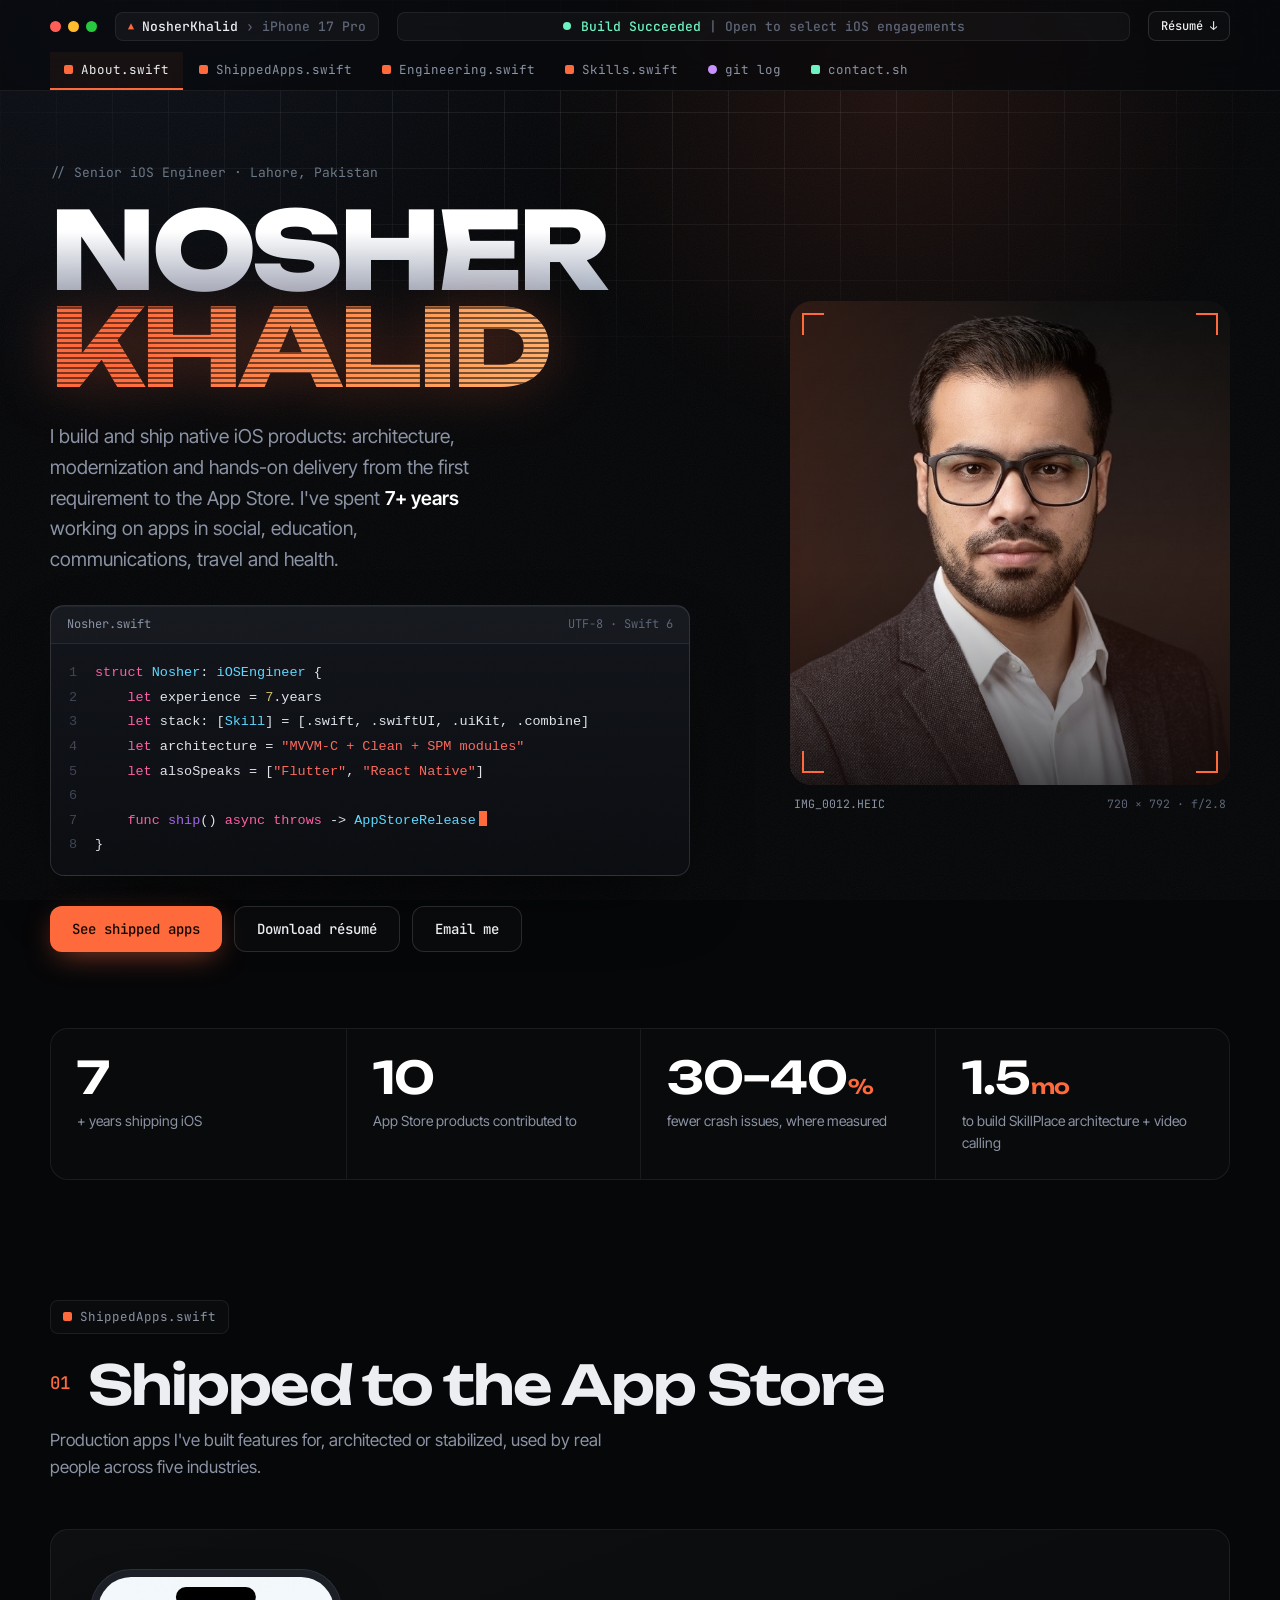
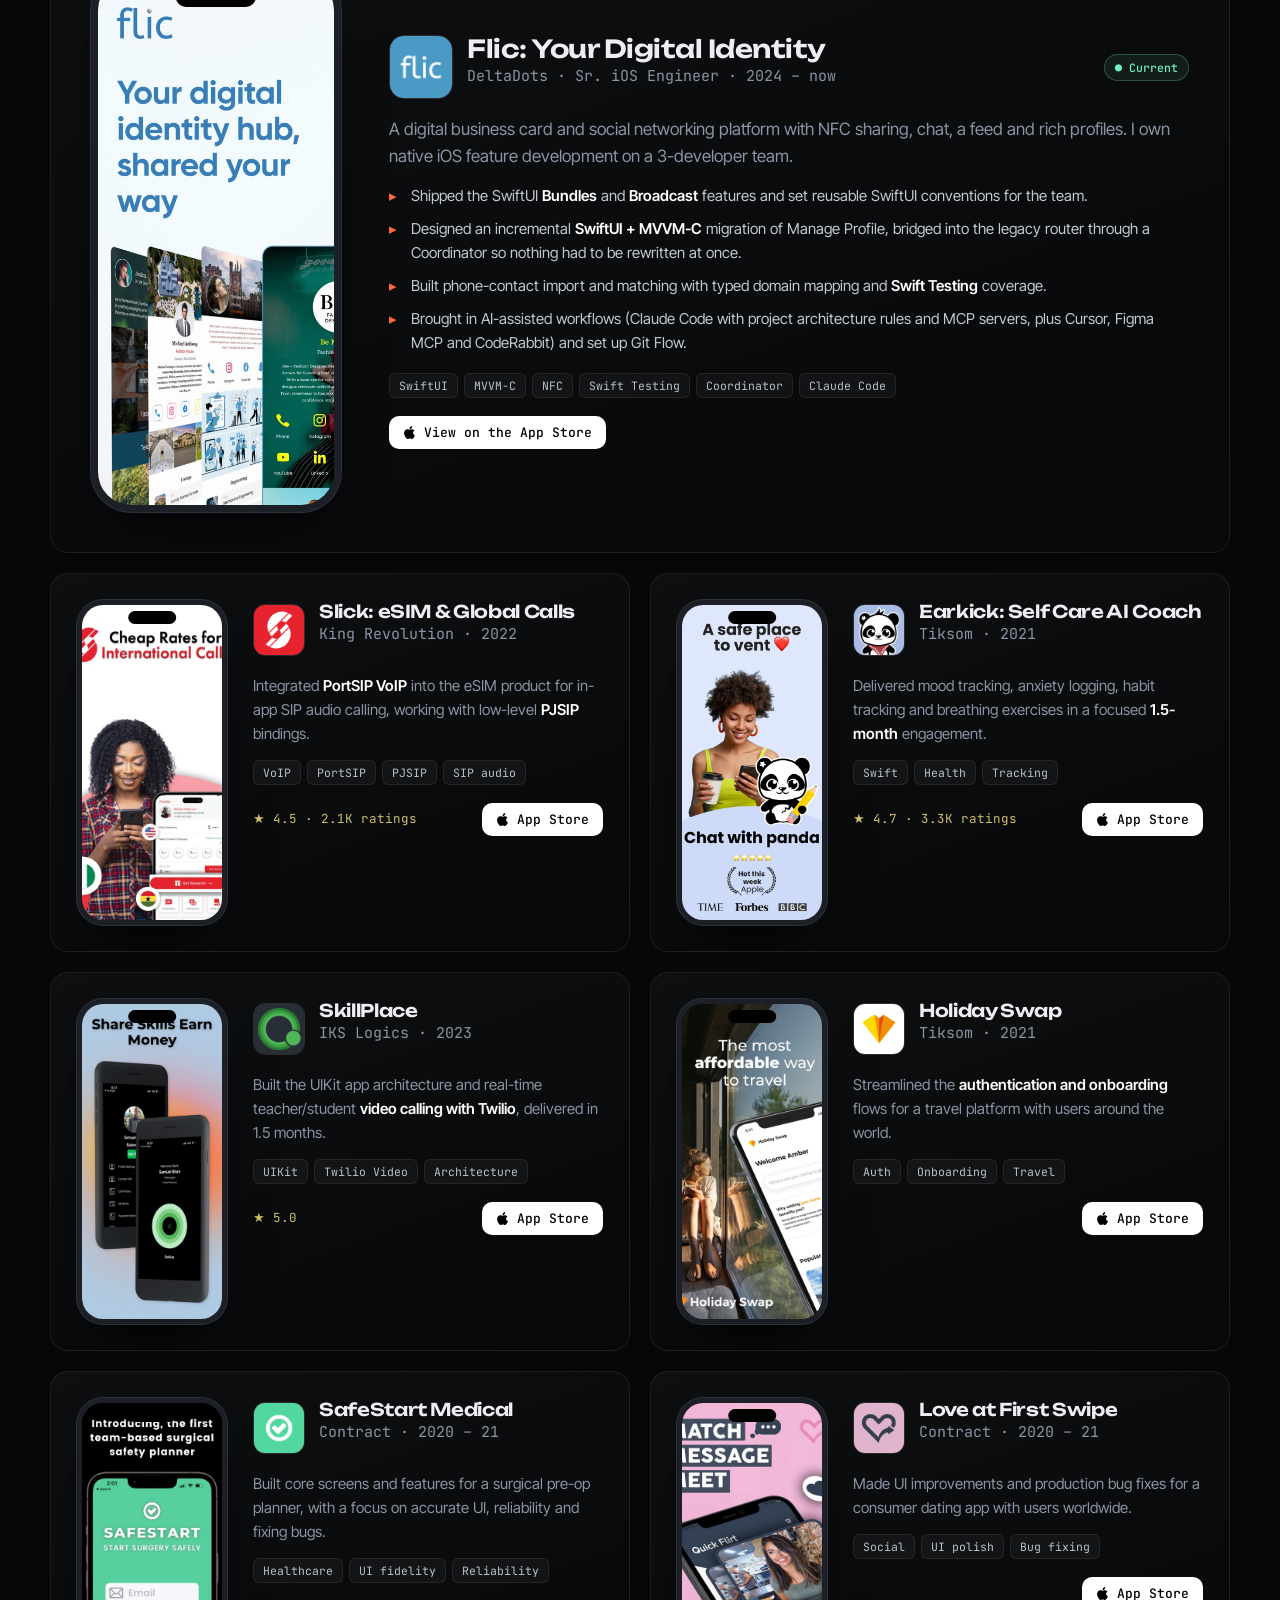
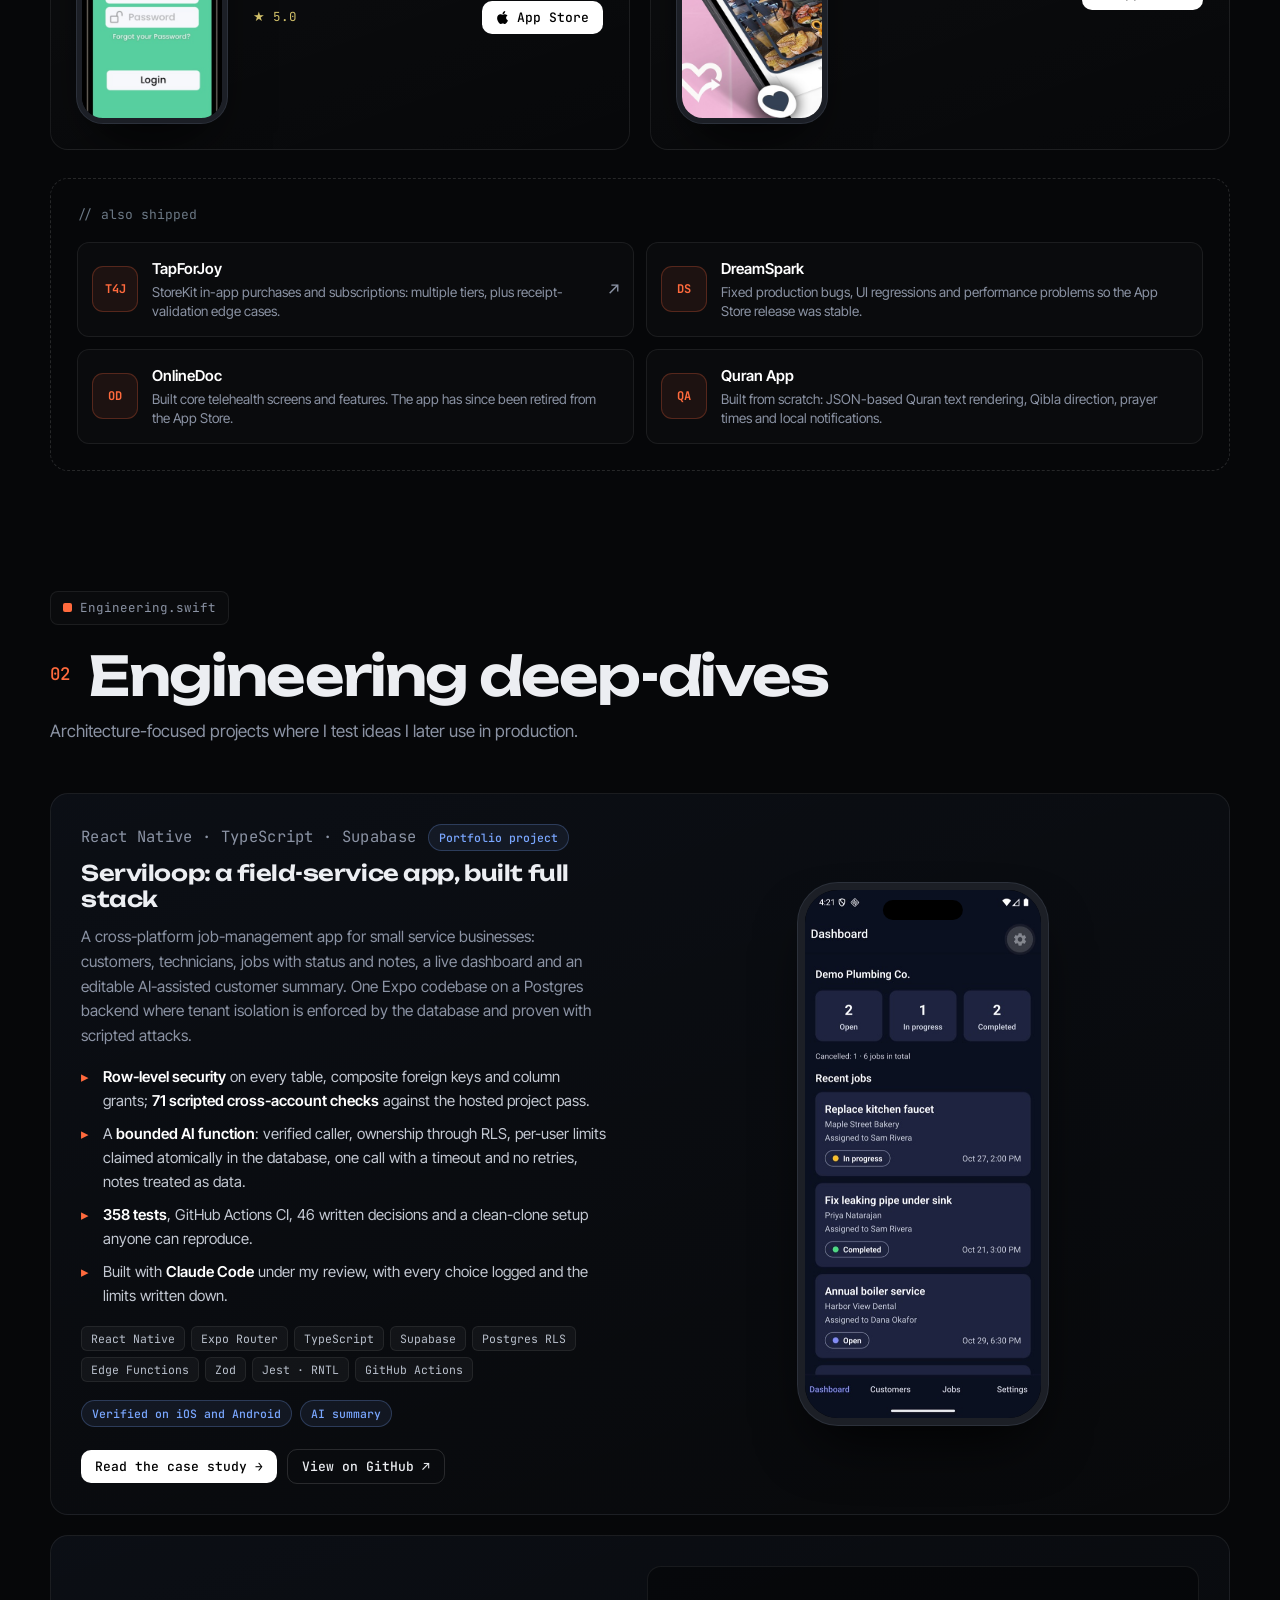
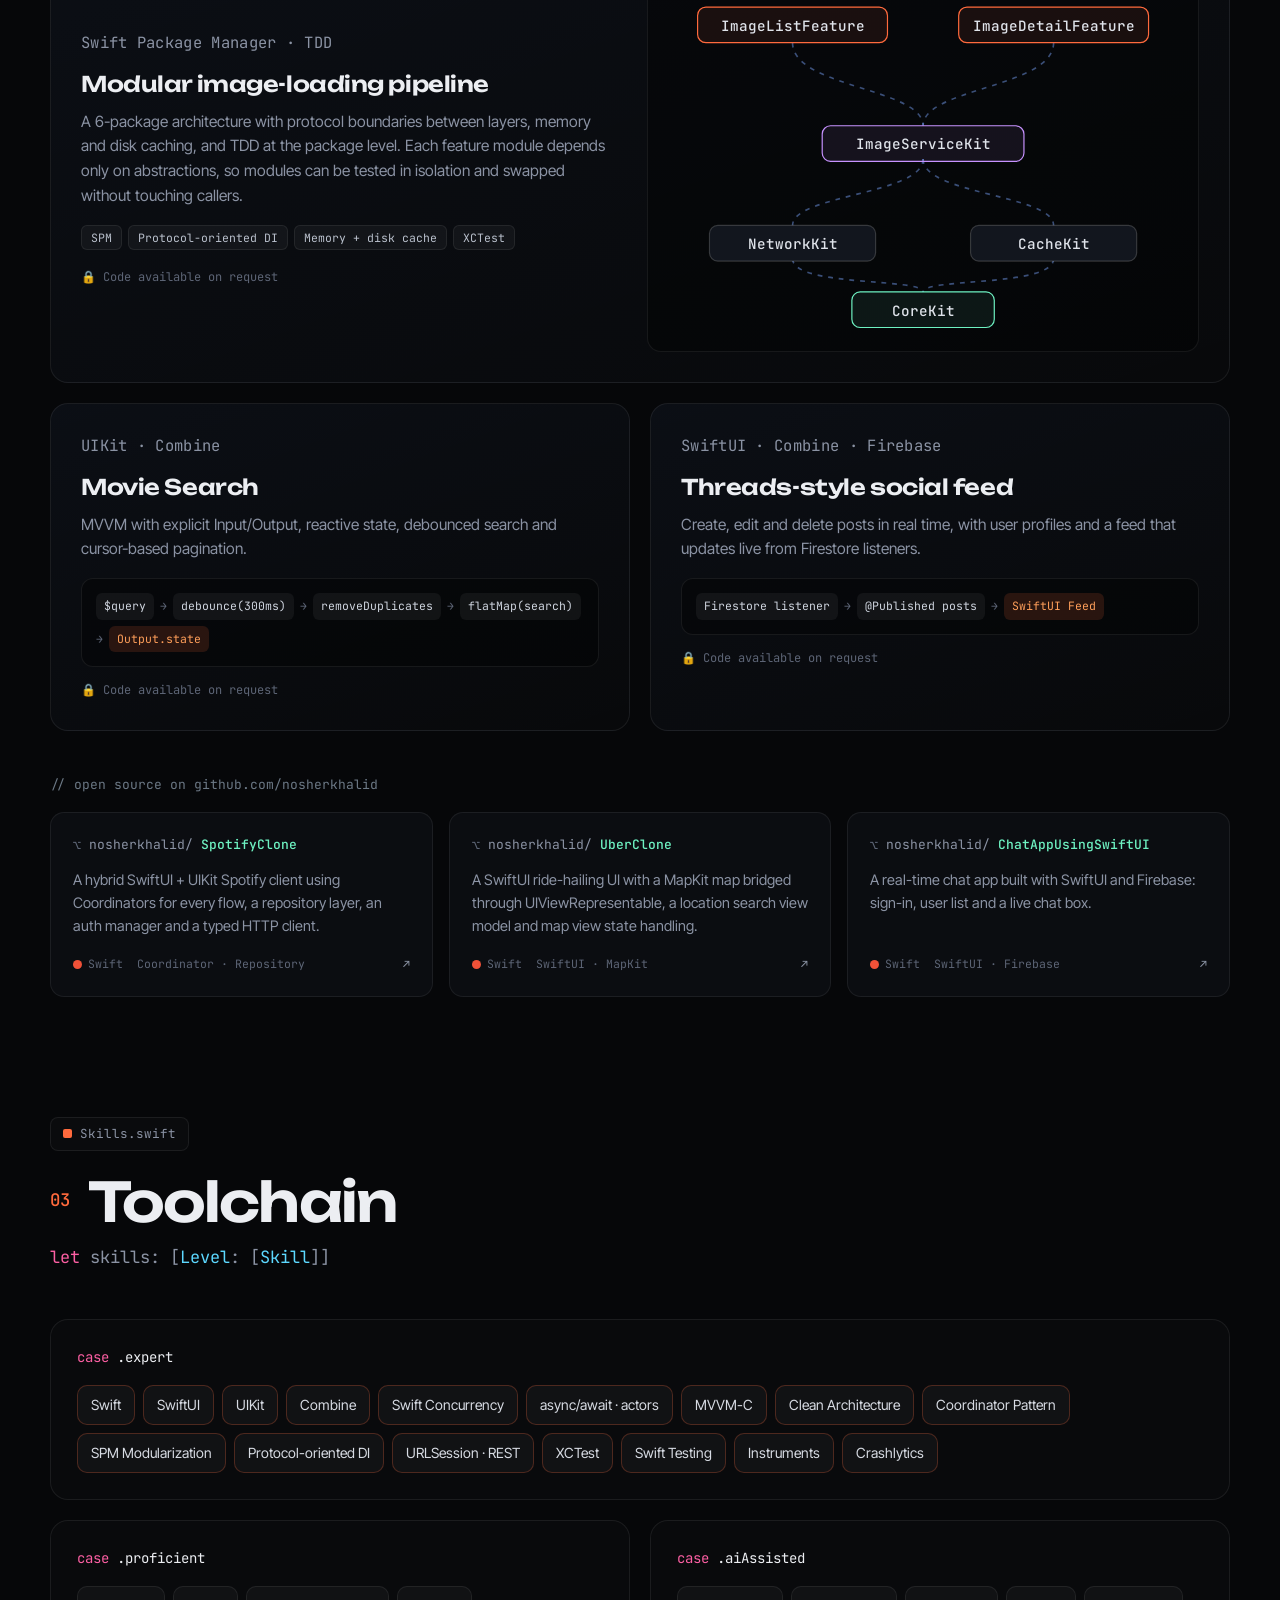
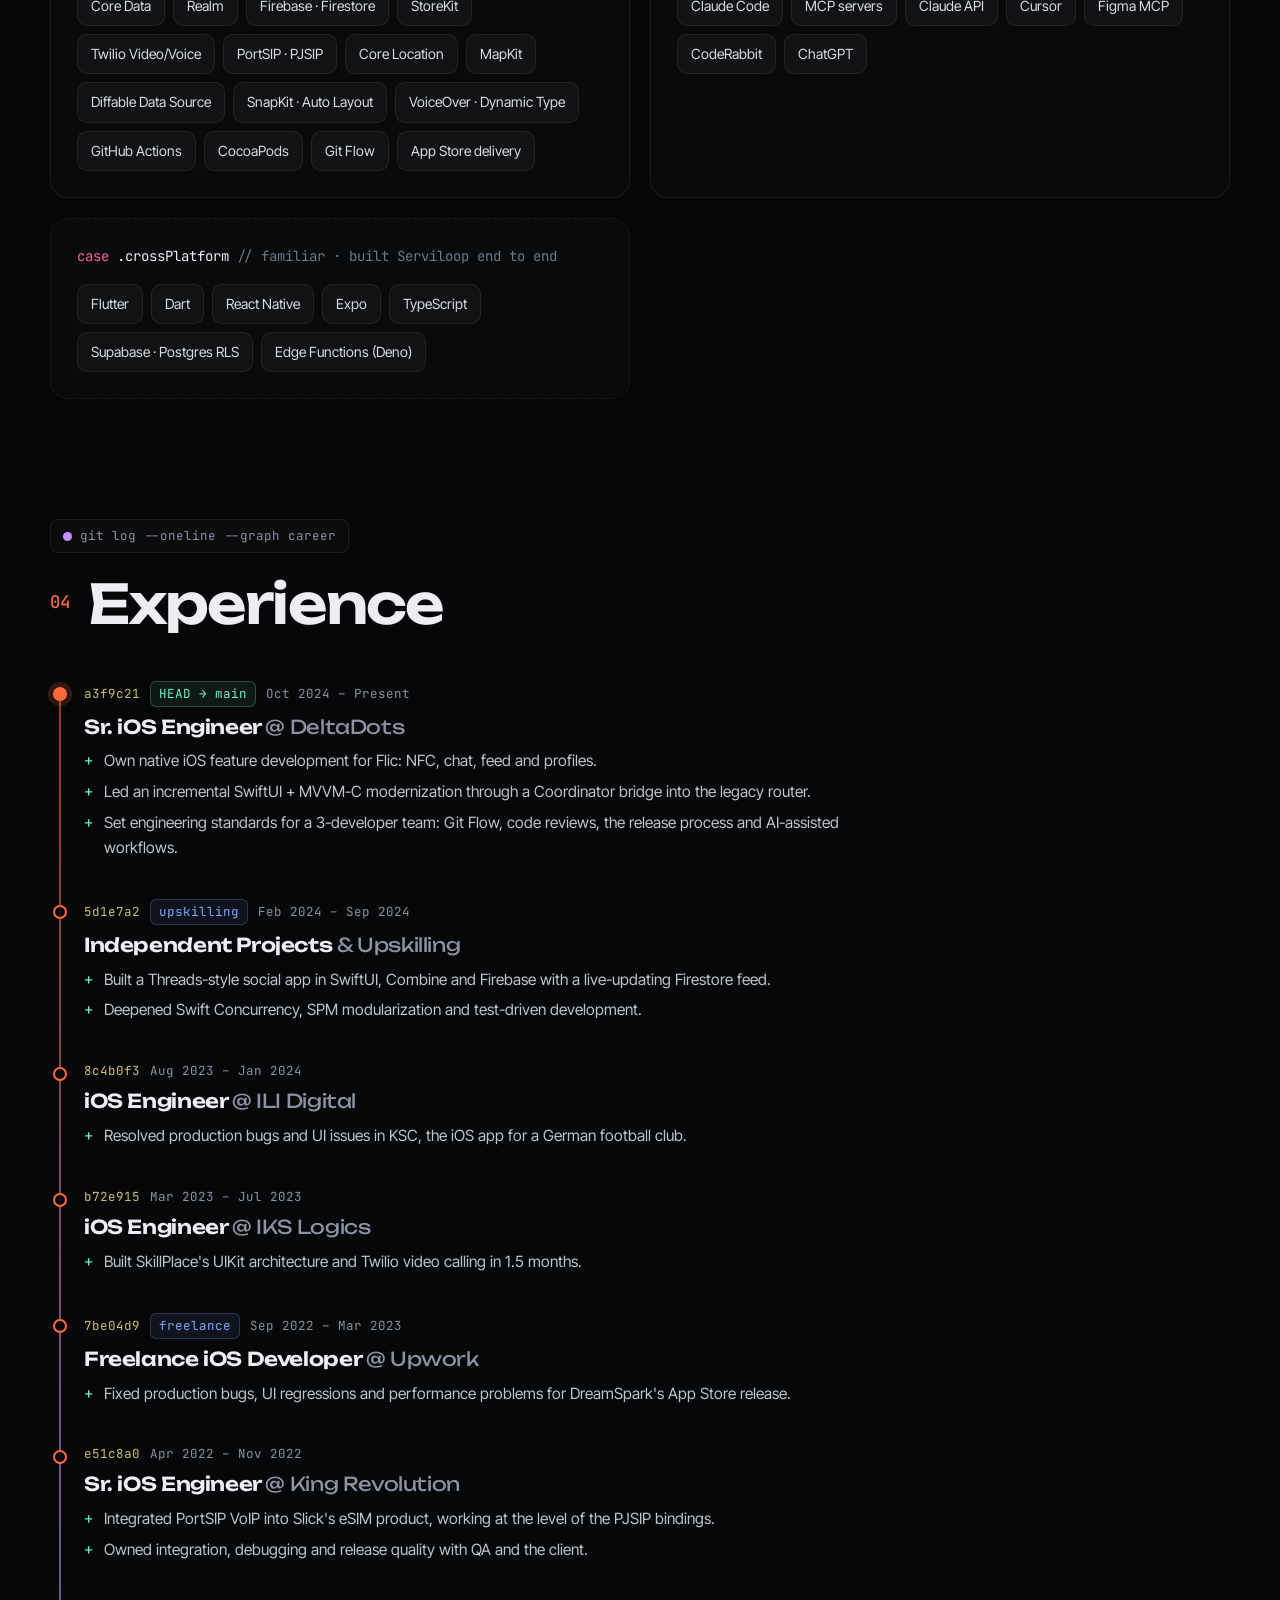
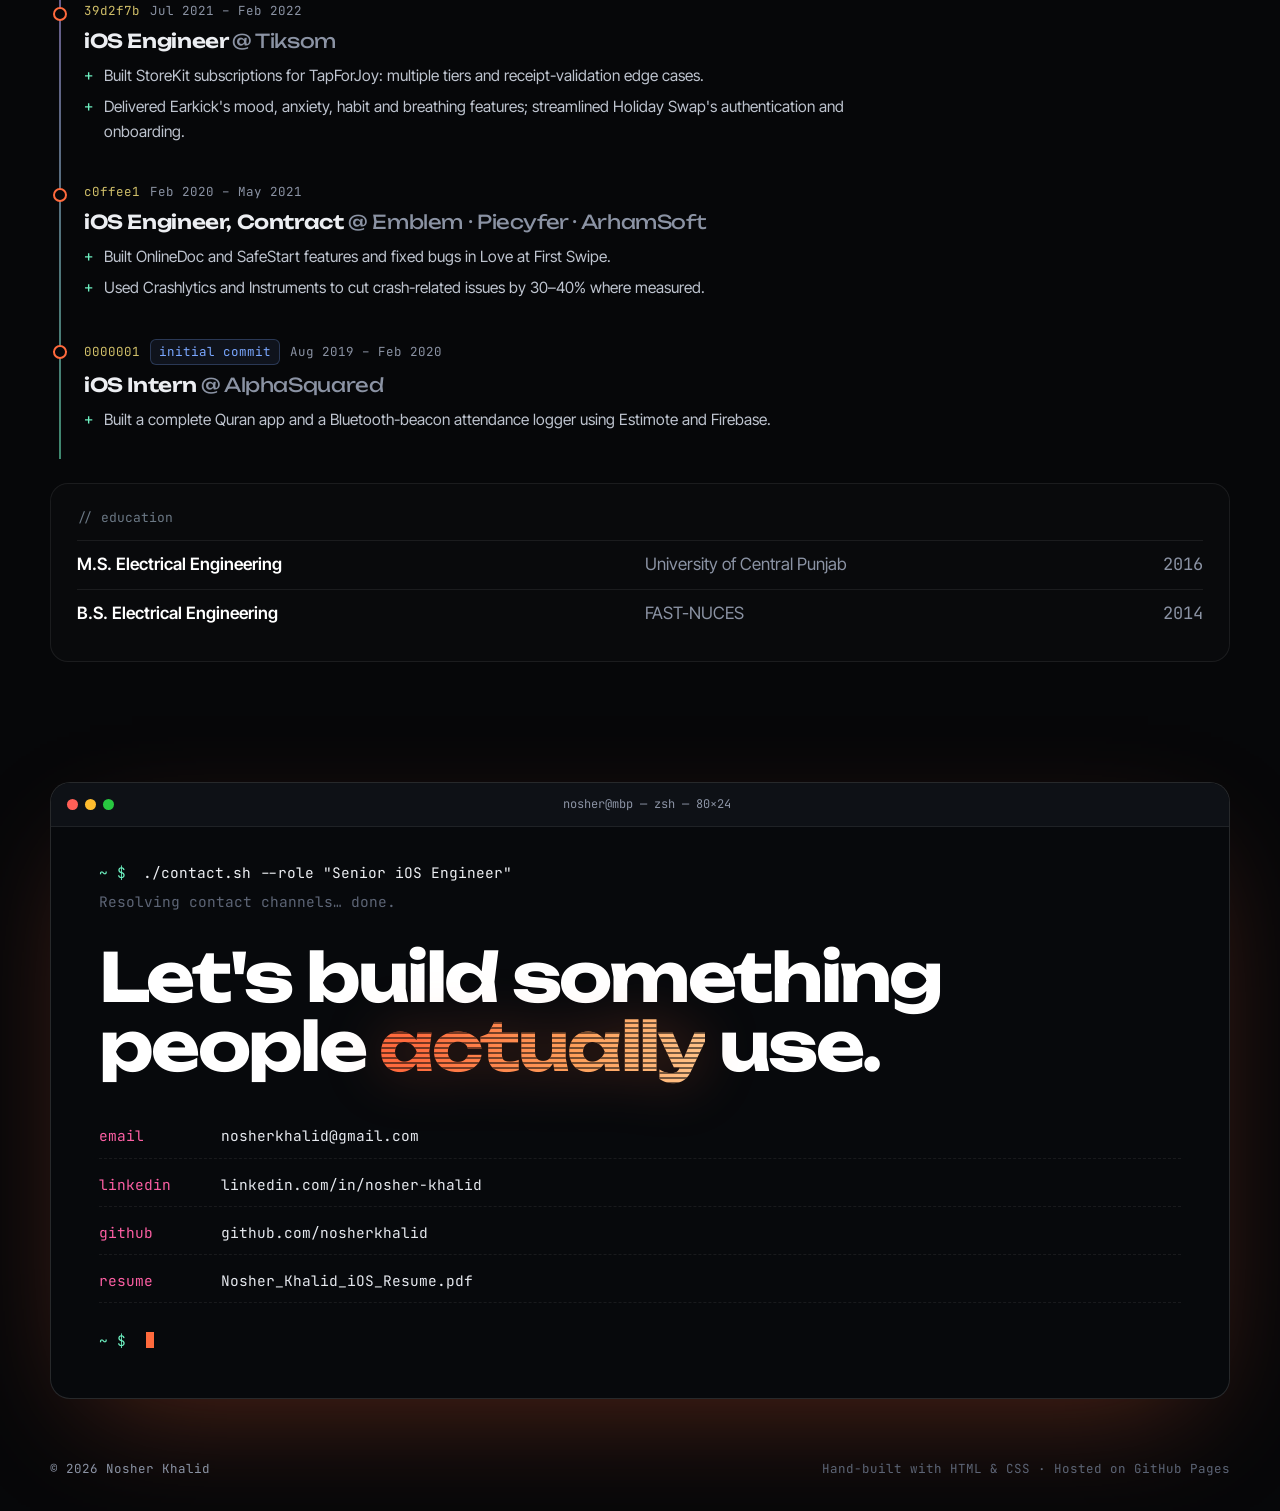
==== commit d6a328e2: "Show Verified on iOS and Android badge Co-Authored-By: Claude Sonnet 5.5 <noreply@anthropic.com>" ====
--- a/index.html
+++ b/index.html
@@ -340,7 +340,7 @@
         </ul>
         <div class="tags"><span>React Native</span><span>Expo Router</span><span>TypeScript</span><span>Supabase</span><span>Postgres RLS</span><span>Edge Functions</span><span>Zod</span><span>Jest · RNTL</span><span>GitHub Actions</span></div>
         <div class="cs-status">
-          <span class="badge proj">Verified on Android + iOS simulator</span>
+          <span class="badge proj">Verified on iOS and Android</span>
           <span class="badge proj">AI summary</span>
         </div>
         <div class="eng-links">
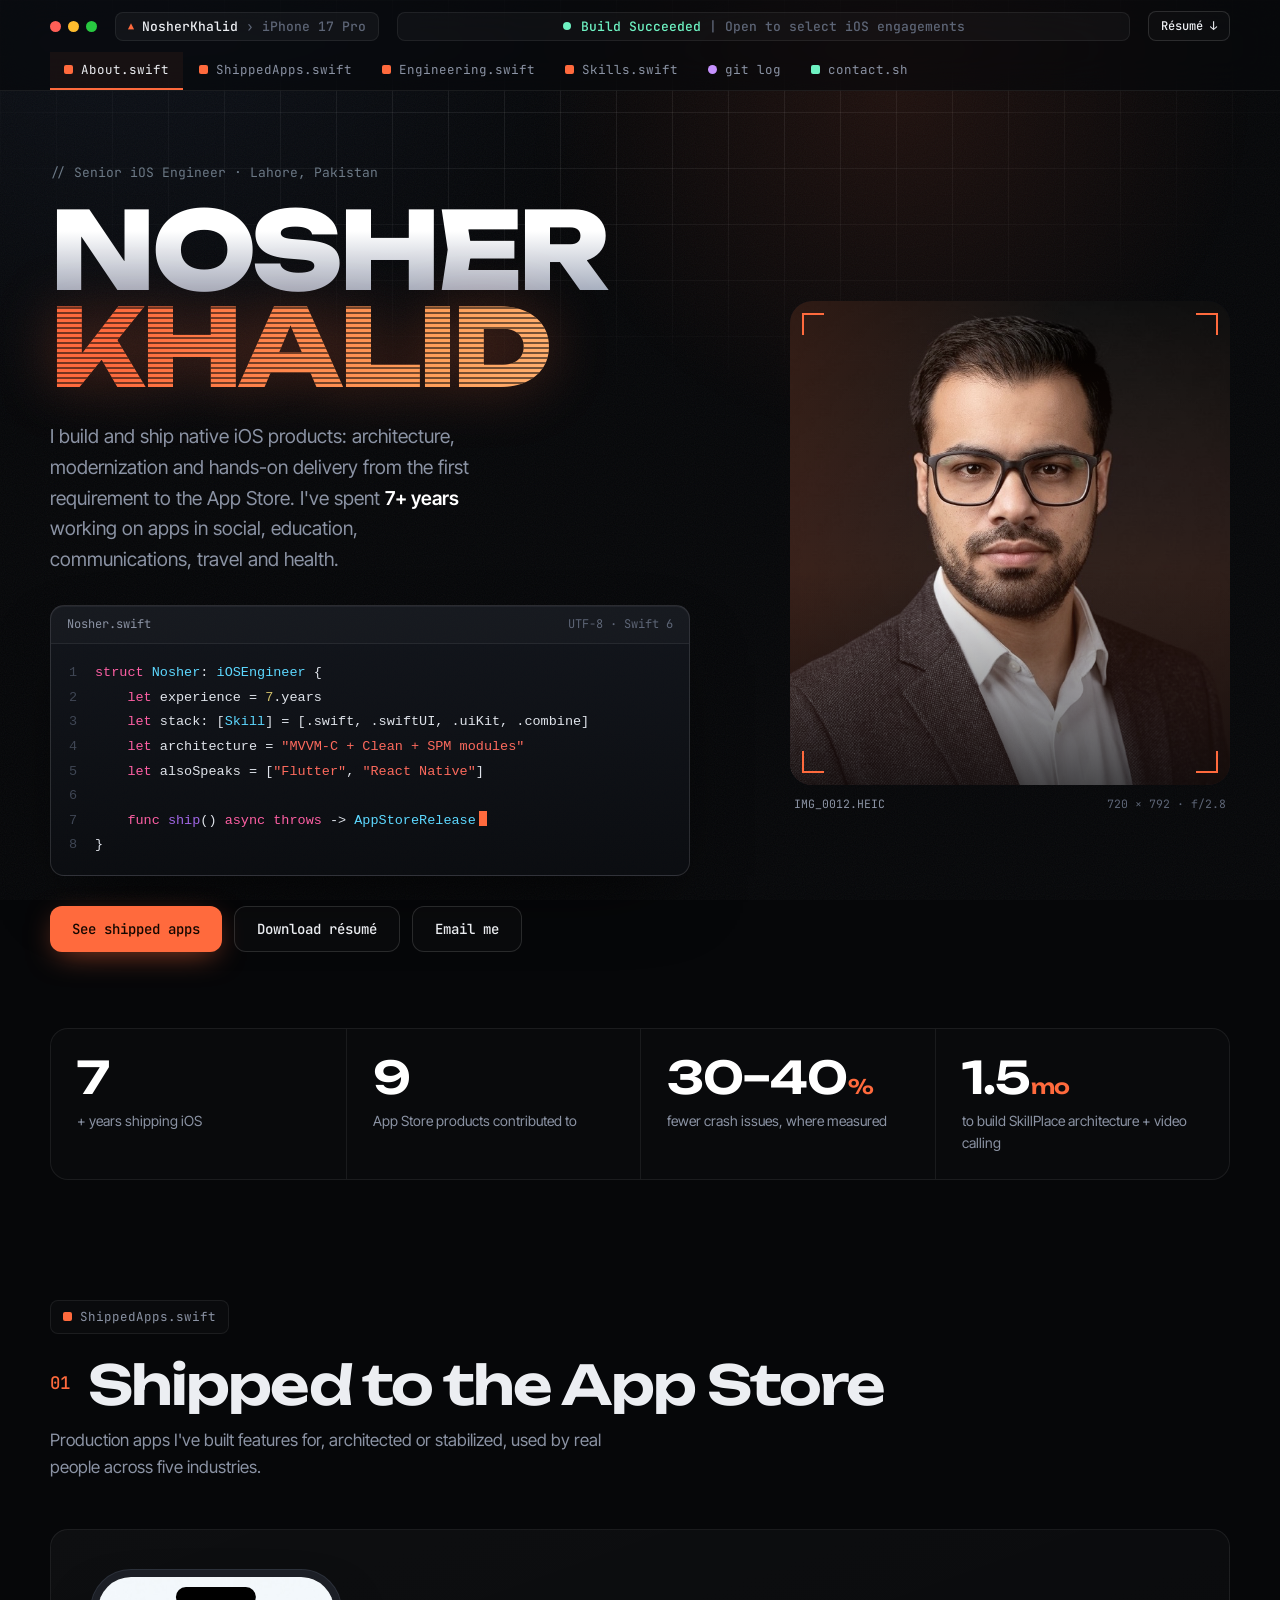
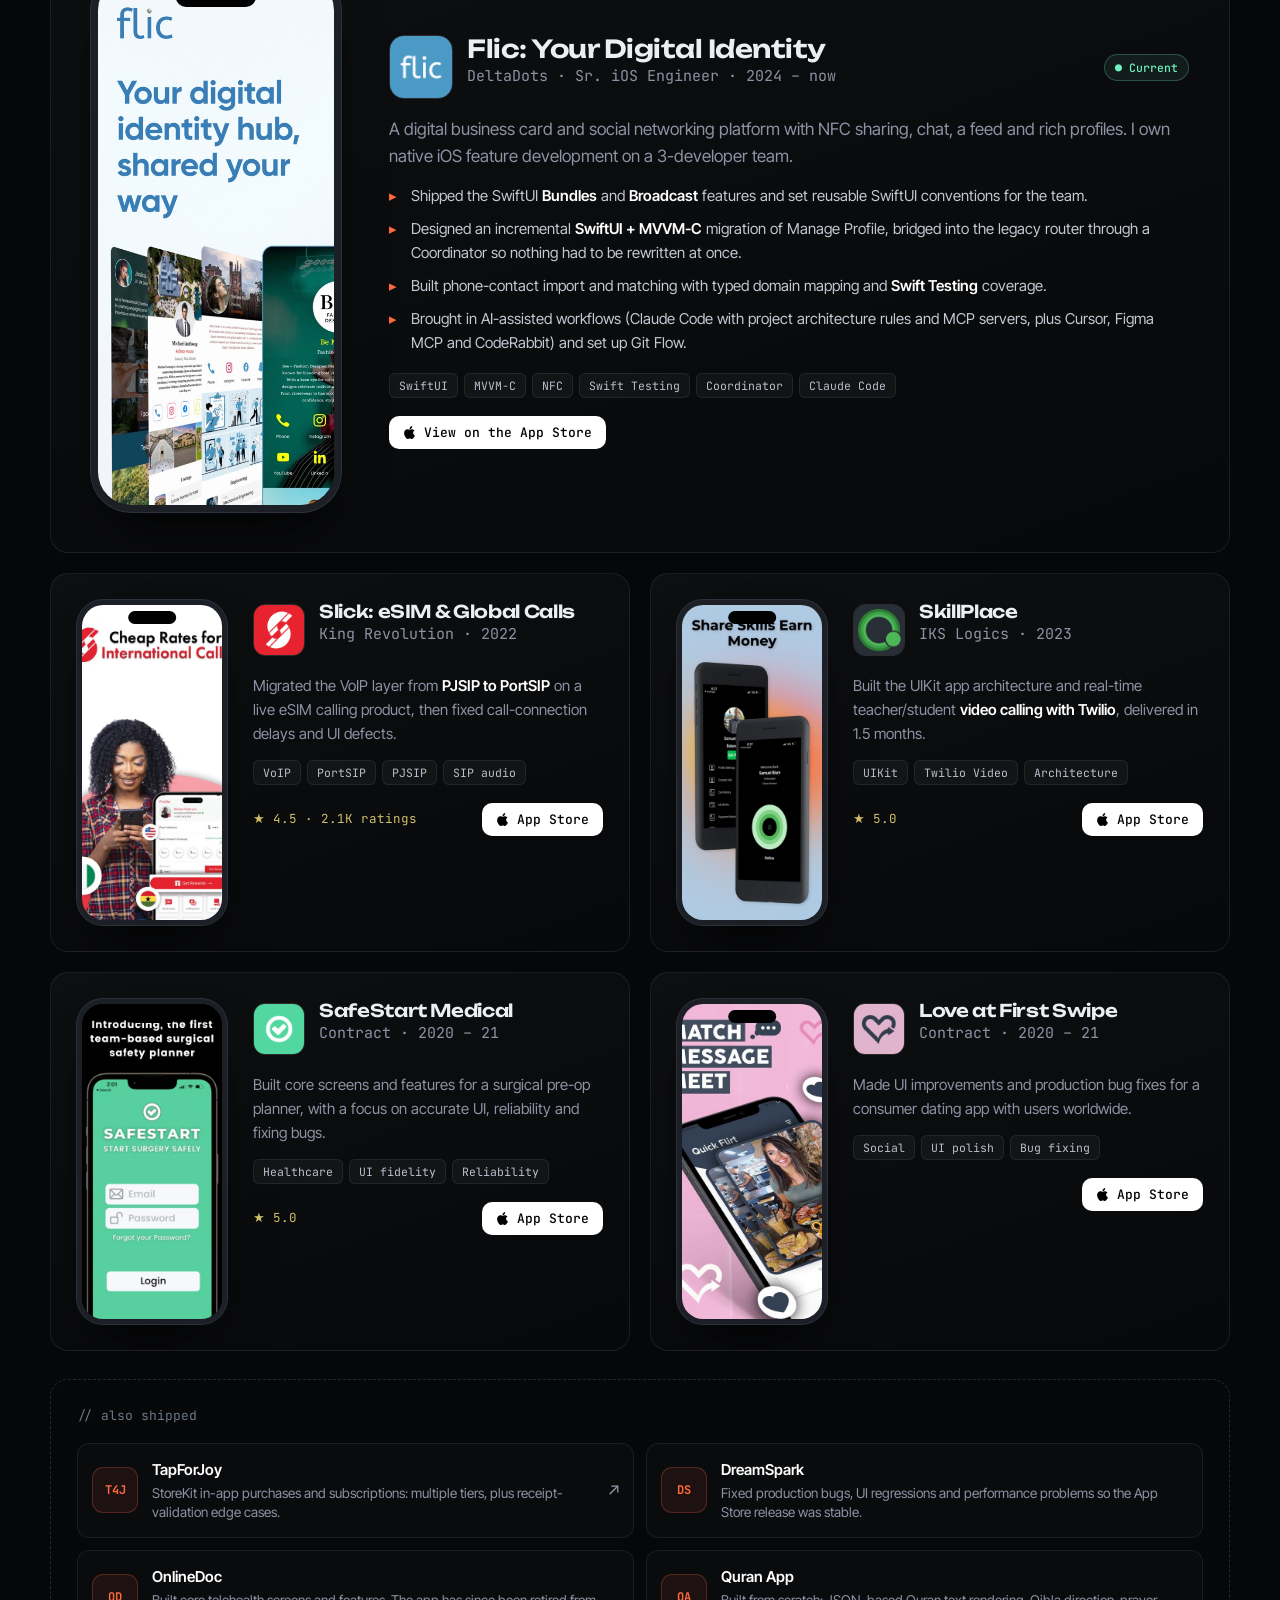
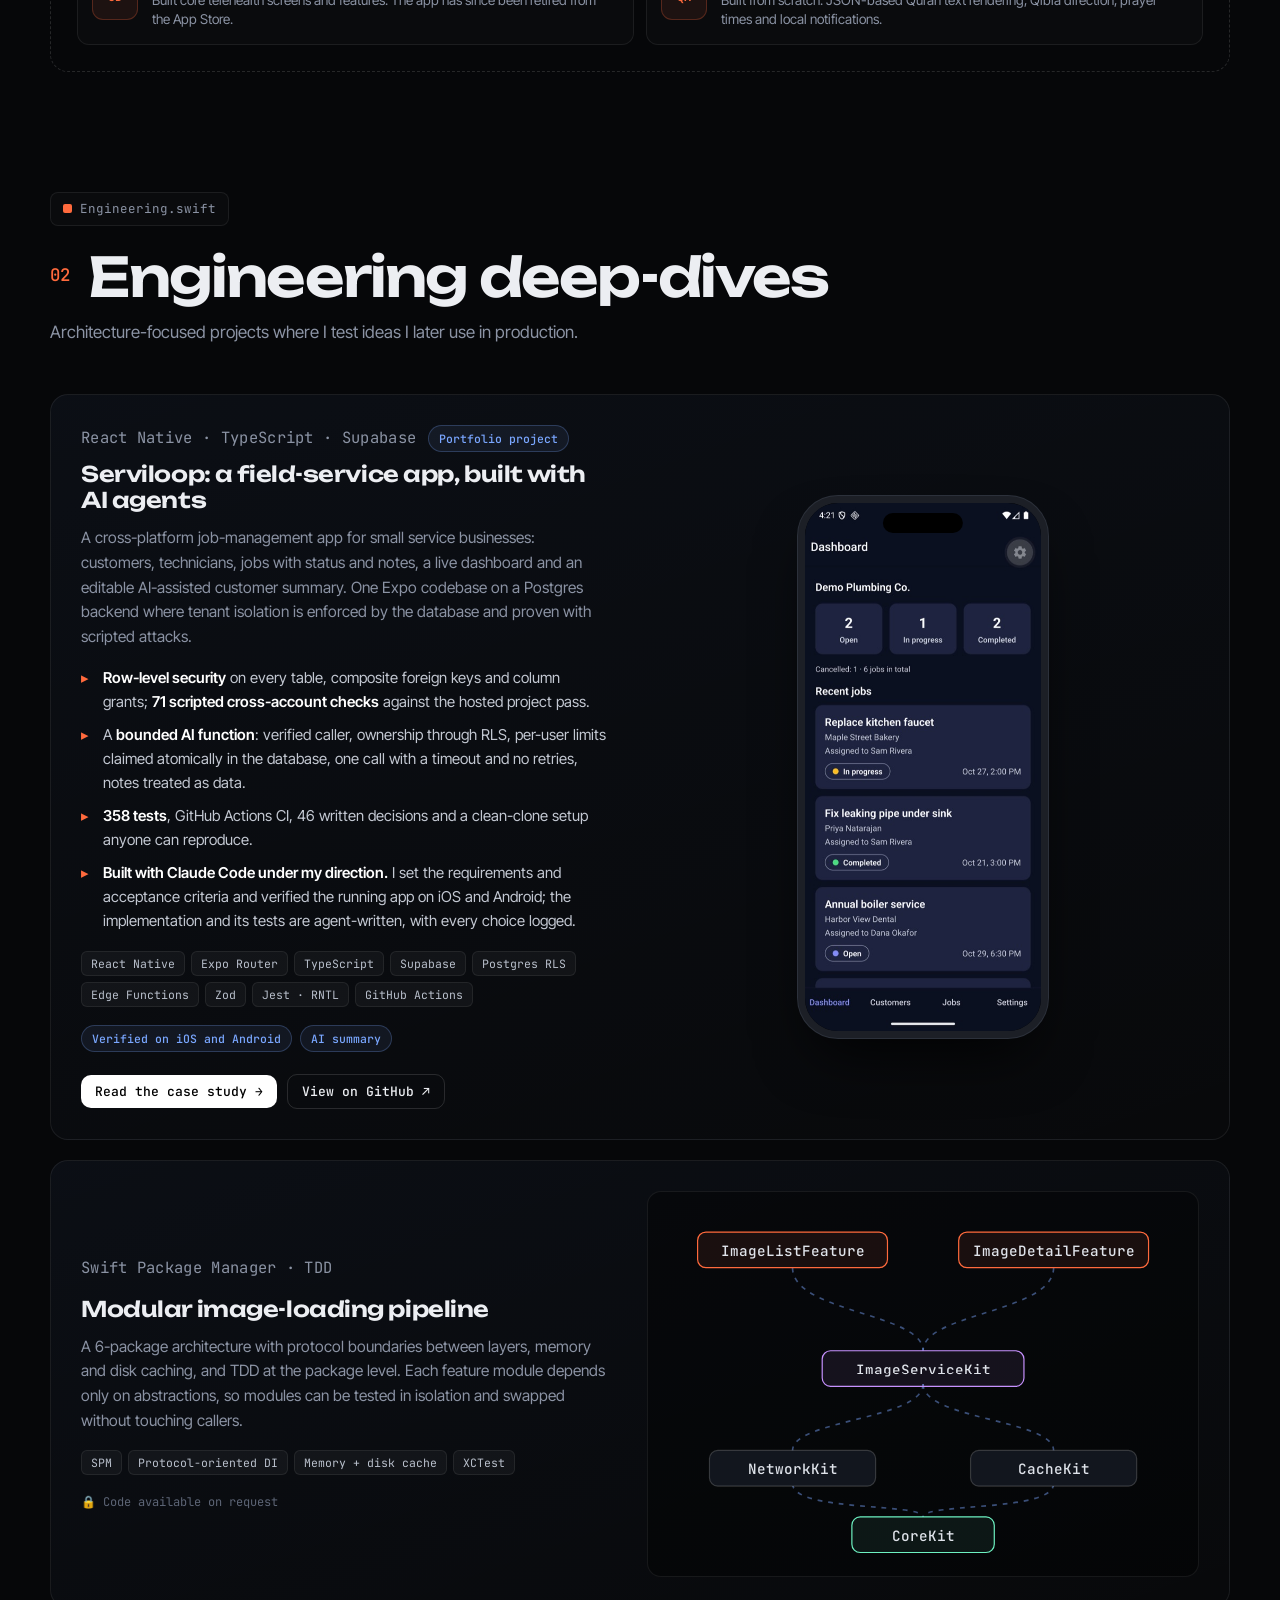
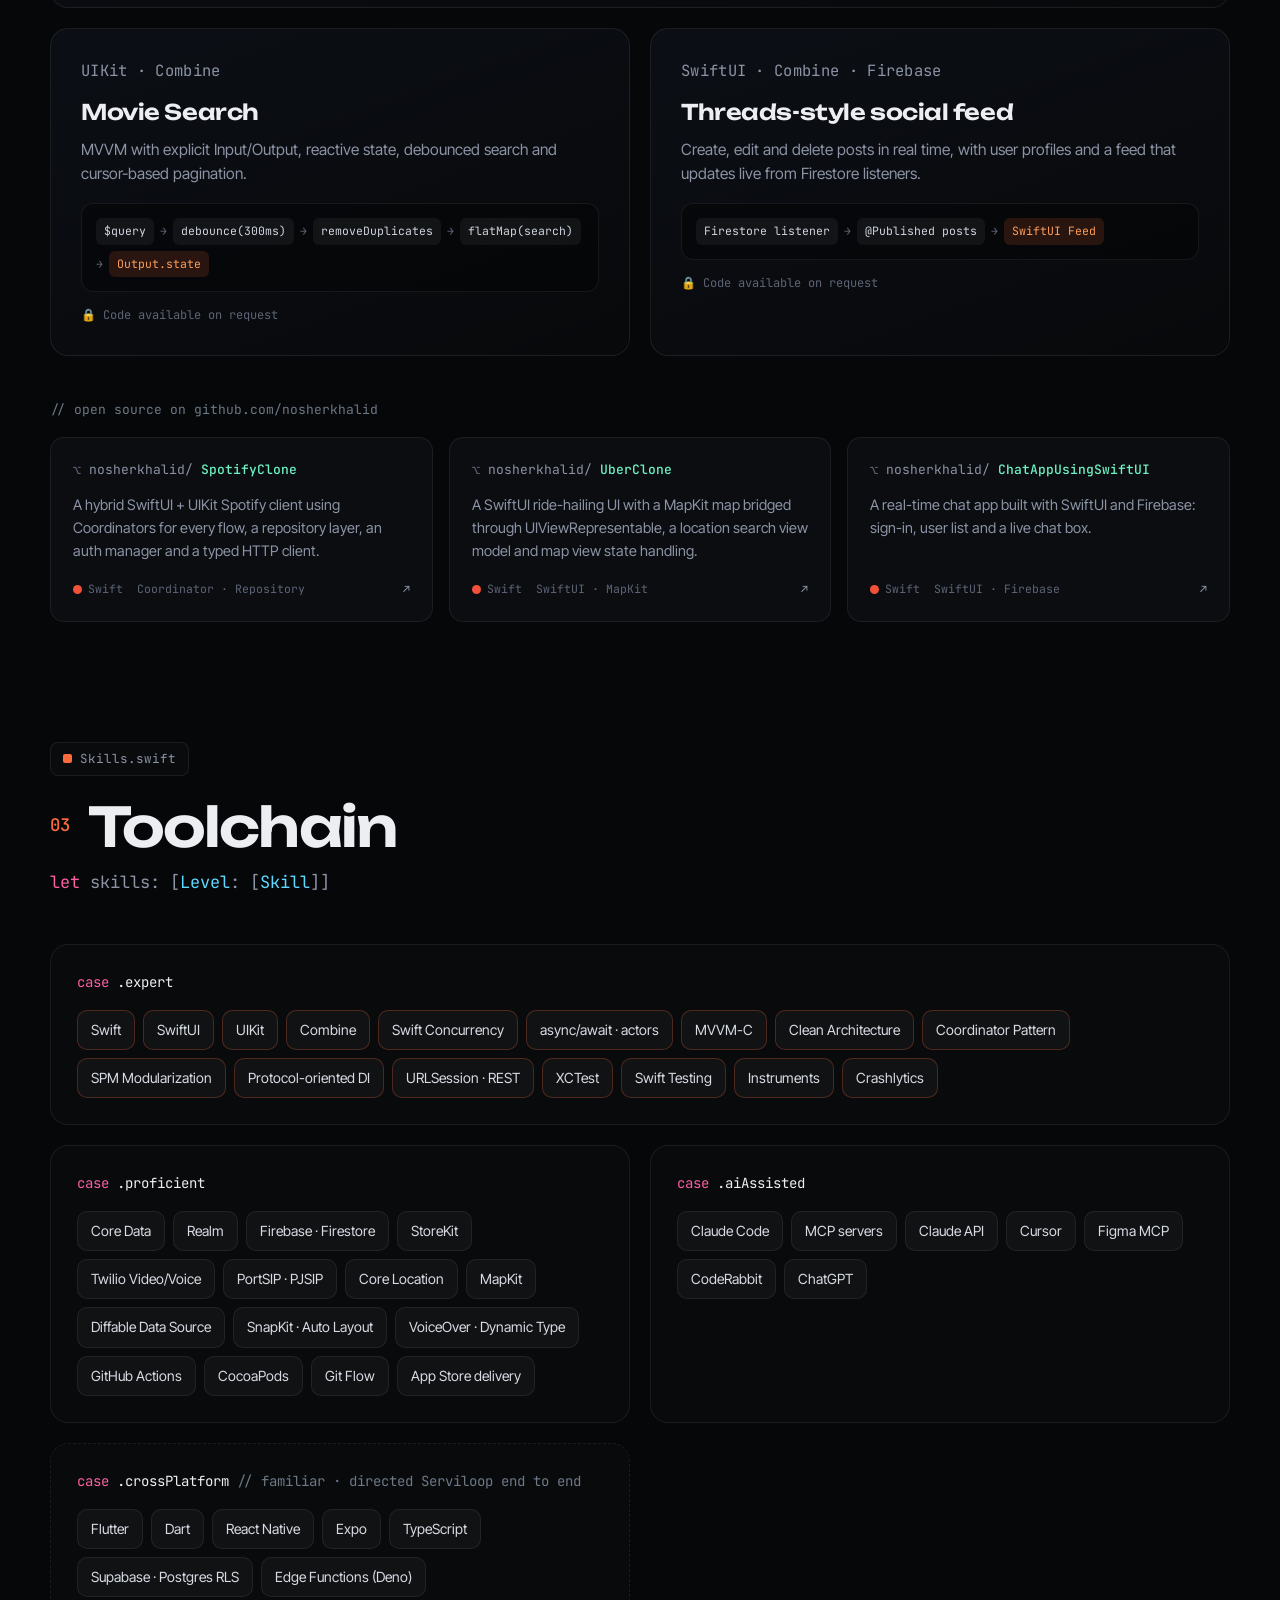
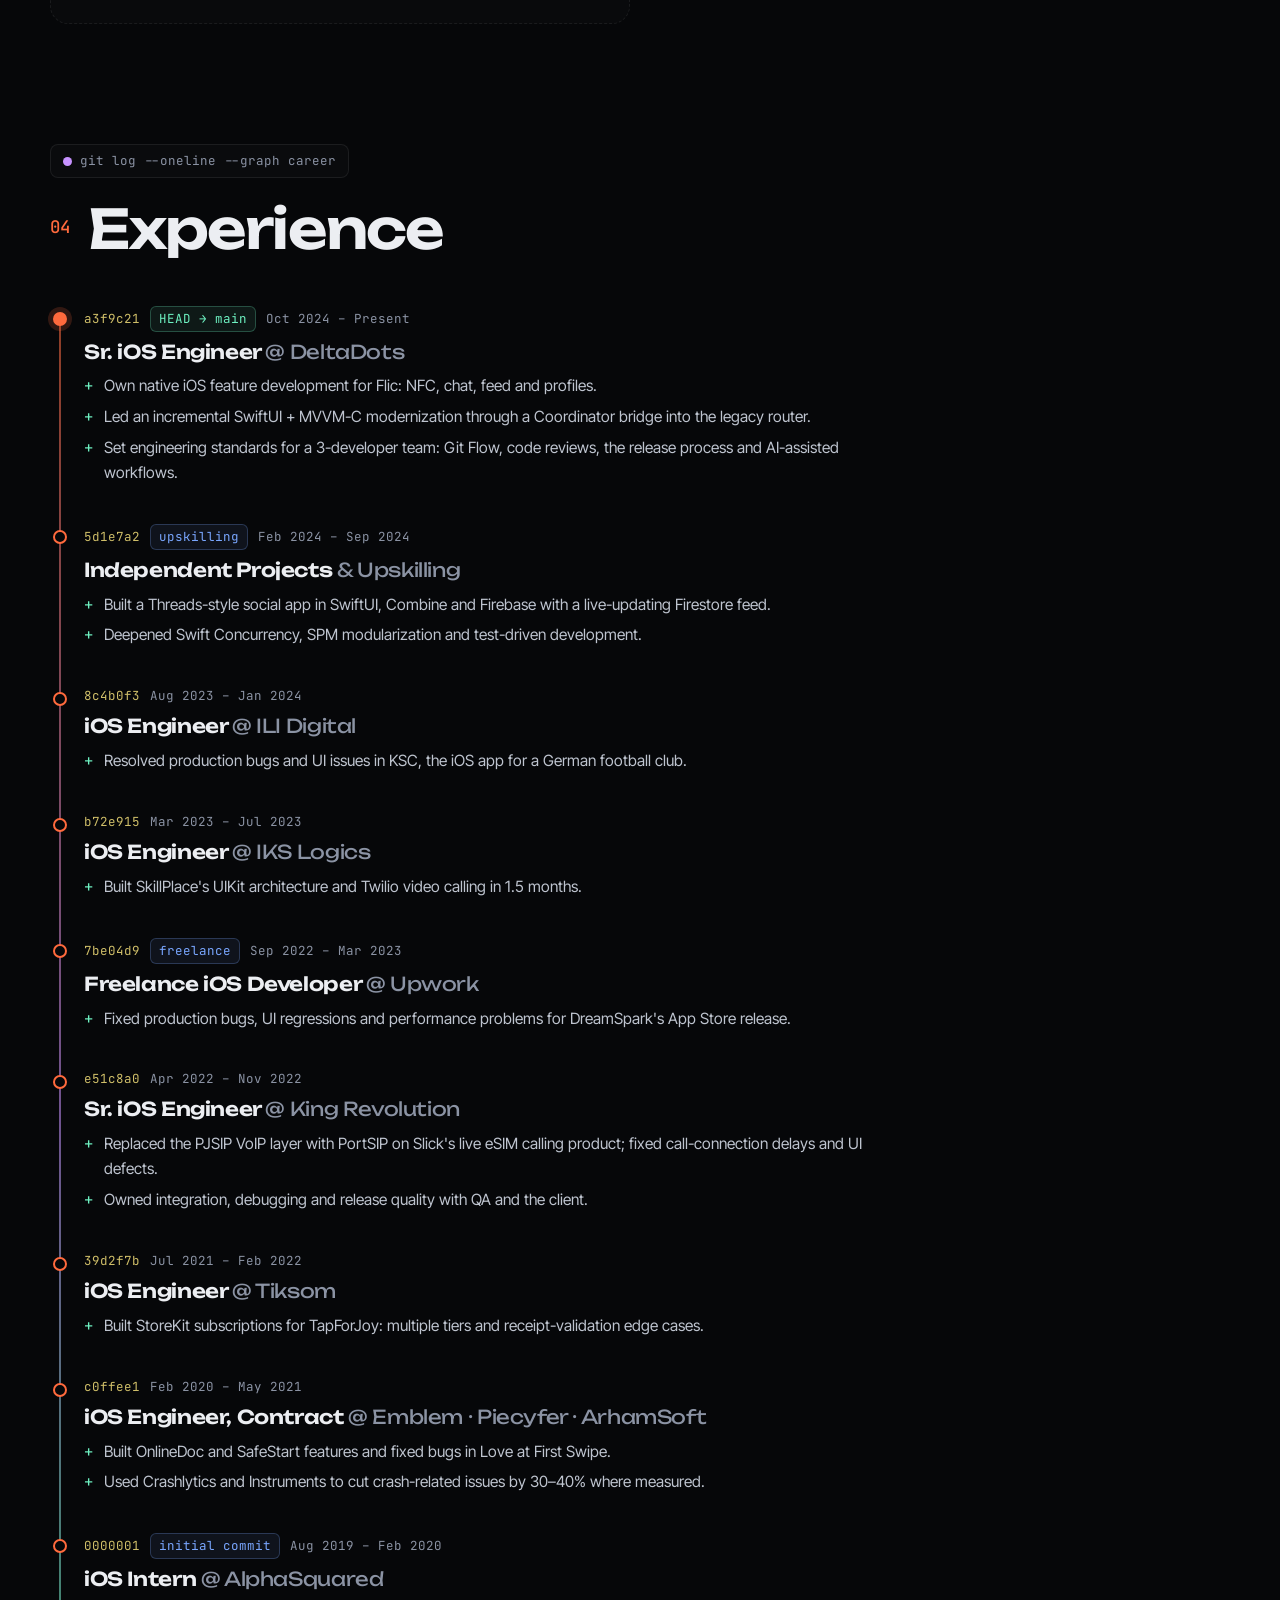
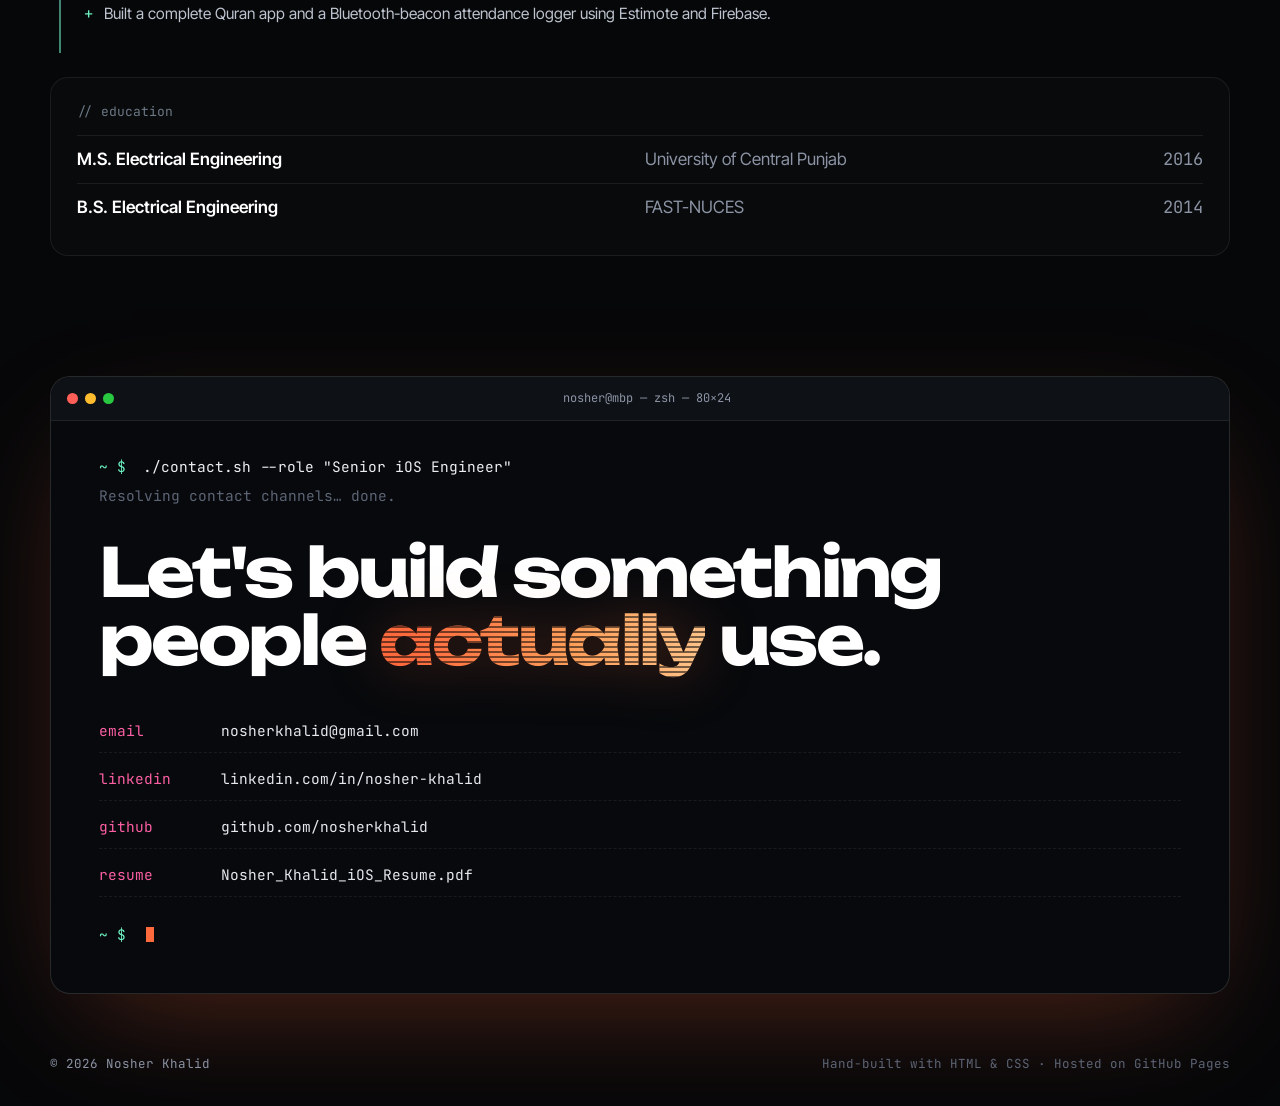
==== commit ac4c33d1: "Portfolio accuracy pass: drop two overstated apps, correct Slick and Serviloop - Remove Earkick and " ====
--- a/index.html
+++ b/index.html
@@ -94,7 +94,7 @@
 
 <section class="stats wrap" aria-label="Highlights">
   <div class="stat"><b data-count="7">7</b><span>+ years shipping iOS</span></div>
-  <div class="stat"><b data-count="10">10</b><span>App Store products contributed to</span></div>
+  <div class="stat"><b data-count="9">9</b><span>App Store products contributed to</span></div>
   <div class="stat"><b>30–40<small>%</small></b><span>fewer crash issues, where measured</span></div>
   <div class="stat"><b>1.5<small>mo</small></b><span>to build SkillPlace architecture + video calling</span></div>
 </section>
@@ -154,36 +154,11 @@
             <p class="meta mono">King Revolution · 2022</p>
           </div>
         </div>
-        <p>Integrated <b>PortSIP VoIP</b> into the eSIM product for in-app SIP audio calling, working with low-level <b>PJSIP</b> bindings.</p>
+        <p>Migrated the VoIP layer from <b>PJSIP to PortSIP</b> on a live eSIM calling product, then fixed call-connection delays and UI defects.</p>
         <div class="tags"><span>VoIP</span><span>PortSIP</span><span>PJSIP</span><span>SIP audio</span></div>
         <div class="product-foot">
           <span class="rating mono">★ 4.5 · 2.1K ratings</span>
           <a class="store" href="https://apps.apple.com/us/app/slick-esim-global-calls/id1587682484" target="_blank" rel="noopener"><span class="apple"></span>App Store</a>
-        </div>
-      </div>
-    </article>
-
-    <!-- Earkick -->
-    <article class="product reveal">
-      <div class="phone" data-carousel>
-        <div class="island"></div>
-        <img src="assets/apps/earkick-0.jpg" alt="Earkick app screenshot" loading="lazy" class="active">
-        <img src="assets/apps/earkick-1.jpg" alt="" loading="lazy">
-        <img src="assets/apps/earkick-2.jpg" alt="" loading="lazy">
-      </div>
-      <div class="product-body">
-        <div class="product-top">
-          <img class="app-icon" src="assets/apps/earkick-icon.jpg" alt="" width="64" height="64">
-          <div>
-            <h3>Earkick: Self Care AI Coach</h3>
-            <p class="meta mono">Tiksom · 2021</p>
-          </div>
-        </div>
-        <p>Delivered mood tracking, anxiety logging, habit tracking and breathing exercises in a focused <b>1.5-month</b> engagement.</p>
-        <div class="tags"><span>Swift</span><span>Health</span><span>Tracking</span></div>
-        <div class="product-foot">
-          <span class="rating mono">★ 4.7 · 3.3K ratings</span>
-          <a class="store" href="https://apps.apple.com/us/app/earkick-self-care-ai-coach/id1584854531" target="_blank" rel="noopener"><span class="apple"></span>App Store</a>
         </div>
       </div>
     </article>
@@ -209,31 +184,6 @@
         <div class="product-foot">
           <span class="rating mono">★ 5.0</span>
           <a class="store" href="https://apps.apple.com/us/app/skillplace/id1575007486" target="_blank" rel="noopener"><span class="apple"></span>App Store</a>
-        </div>
-      </div>
-    </article>
-
-    <!-- Holiday Swap -->
-    <article class="product reveal">
-      <div class="phone" data-carousel>
-        <div class="island"></div>
-        <img src="assets/apps/holidayswap-0.jpg" alt="Holiday Swap app screenshot" loading="lazy" class="active">
-        <img src="assets/apps/holidayswap-1.jpg" alt="" loading="lazy">
-        <img src="assets/apps/holidayswap-2.jpg" alt="" loading="lazy">
-      </div>
-      <div class="product-body">
-        <div class="product-top">
-          <img class="app-icon" src="assets/apps/holidayswap-icon.jpg" alt="" width="64" height="64">
-          <div>
-            <h3>Holiday Swap</h3>
-            <p class="meta mono">Tiksom · 2021</p>
-          </div>
-        </div>
-        <p>Streamlined the <b>authentication and onboarding</b> flows for a travel platform with users around the world.</p>
-        <div class="tags"><span>Auth</span><span>Onboarding</span><span>Travel</span></div>
-        <div class="product-foot">
-          <span></span>
-          <a class="store" href="https://apps.apple.com/us/app/holiday-swa-p/id1313713150" target="_blank" rel="noopener"><span class="apple"></span>App Store</a>
         </div>
       </div>
     </article>
@@ -330,13 +280,13 @@
           <p class="mono kicker">React Native · TypeScript · Supabase</p>
           <span class="badge proj">Portfolio project</span>
         </div>
-        <h3>Serviloop: a field-service app, built full stack</h3>
+        <h3>Serviloop: a field-service app, built with AI agents</h3>
         <p>A cross-platform job-management app for small service businesses: customers, technicians, jobs with status and notes, a live dashboard and an editable AI-assisted customer summary. One Expo codebase on a Postgres backend where tenant isolation is enforced by the database and proven with scripted attacks.</p>
         <ul class="bullets">
           <li><b>Row-level security</b> on every table, composite foreign keys and column grants; <b>71 scripted cross-account checks</b> against the hosted project pass.</li>
           <li>A <b>bounded AI function</b>: verified caller, ownership through RLS, per-user limits claimed atomically in the database, one call with a timeout and no retries, notes treated as data.</li>
           <li><b>358 tests</b>, GitHub Actions CI, 46 written decisions and a clean-clone setup anyone can reproduce.</li>
-          <li>Built with <b>Claude Code</b> under my review, with every choice logged and the limits written down.</li>
+          <li><b>Built with Claude Code under my direction.</b> I set the requirements and acceptance criteria and verified the running app on iOS and Android; the implementation and its tests are agent-written, with every choice logged.</li>
         </ul>
         <div class="tags"><span>React Native</span><span>Expo Router</span><span>TypeScript</span><span>Supabase</span><span>Postgres RLS</span><span>Edge Functions</span><span>Zod</span><span>Jest · RNTL</span><span>GitHub Actions</span></div>
         <div class="cs-status">
@@ -466,7 +416,7 @@
       </div>
     </div>
     <div class="tier tier-xp reveal">
-      <p class="tier-name mono"><span class="c-kw">case</span> .crossPlatform <span class="c-com">// familiar · built Serviloop end to end</span></p>
+      <p class="tier-name mono"><span class="c-kw">case</span> .crossPlatform <span class="c-com">// familiar · directed Serviloop end to end</span></p>
       <div class="chips">
         <span>Flutter</span><span>Dart</span><span>React Native</span><span>Expo</span><span>TypeScript</span><span>Supabase · Postgres RLS</span><span>Edge Functions (Deno)</span>
       </div>
@@ -524,7 +474,7 @@
       <div class="commit-head mono"><span class="hash">e51c8a0</span><span class="date">Apr 2022 – Nov 2022</span></div>
       <h3>Sr. iOS Engineer <span class="at">@ King Revolution</span></h3>
       <ul>
-        <li>Integrated PortSIP VoIP into Slick's eSIM product, working at the level of the PJSIP bindings.</li>
+        <li>Replaced the PJSIP VoIP layer with PortSIP on Slick's live eSIM calling product; fixed call-connection delays and UI defects.</li>
         <li>Owned integration, debugging and release quality with QA and the client.</li>
       </ul>
     </li>
@@ -533,7 +483,6 @@
       <h3>iOS Engineer <span class="at">@ Tiksom</span></h3>
       <ul>
         <li>Built StoreKit subscriptions for TapForJoy: multiple tiers and receipt-validation edge cases.</li>
-        <li>Delivered Earkick's mood, anxiety, habit and breathing features; streamlined Holiday Swap's authentication and onboarding.</li>
       </ul>
     </li>
     <li class="commit reveal">
